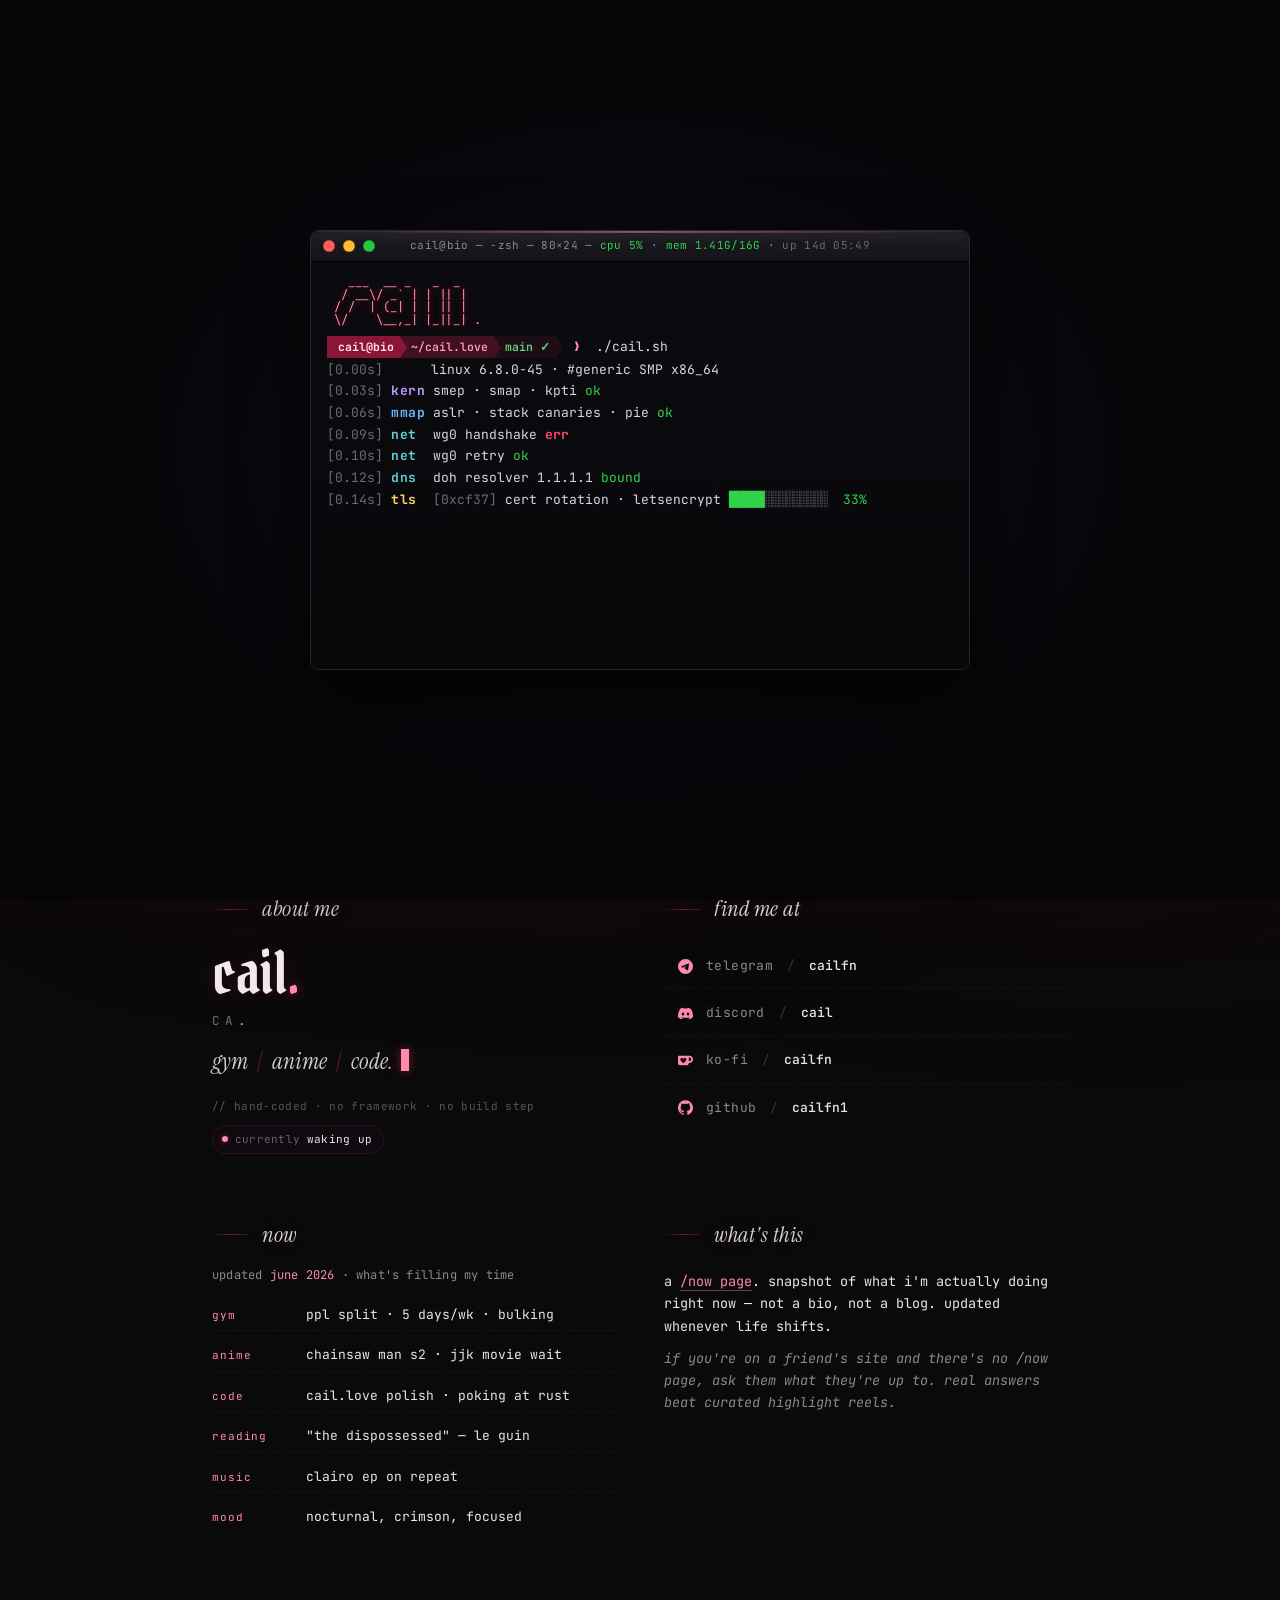
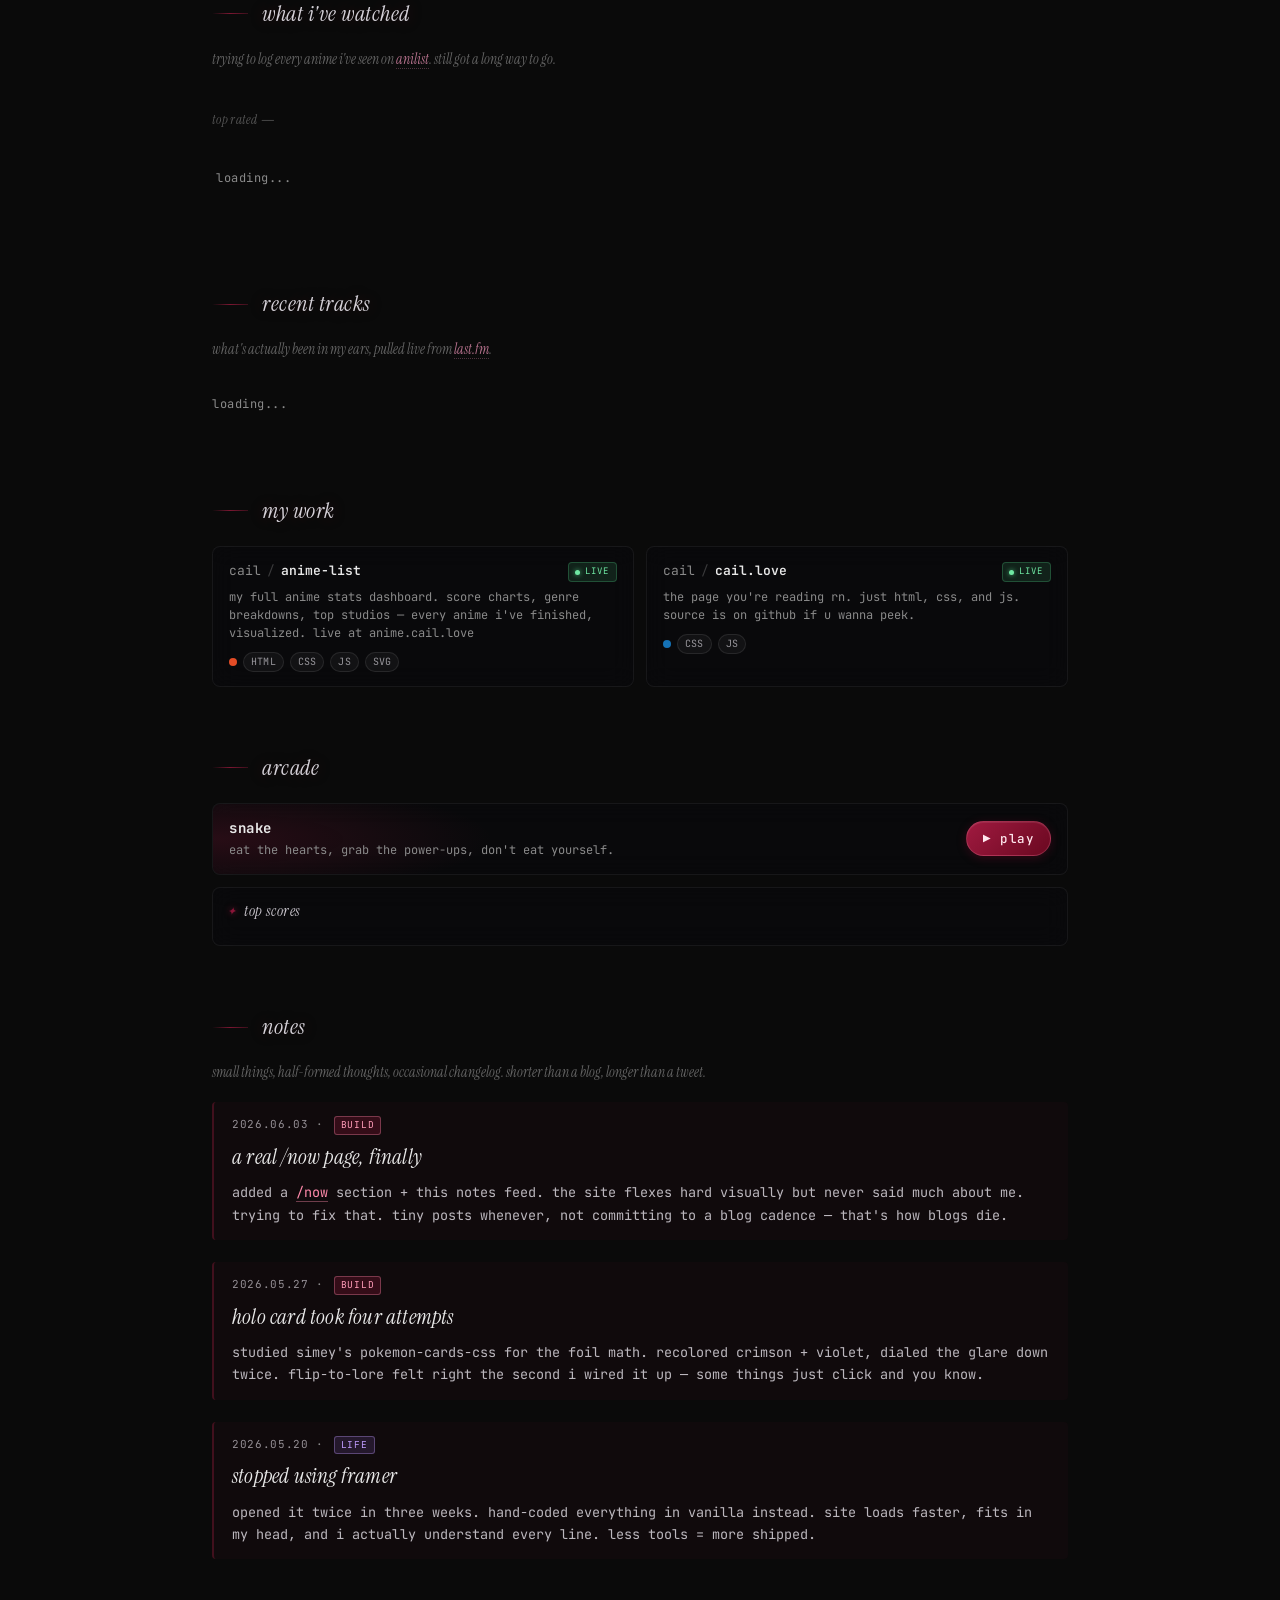
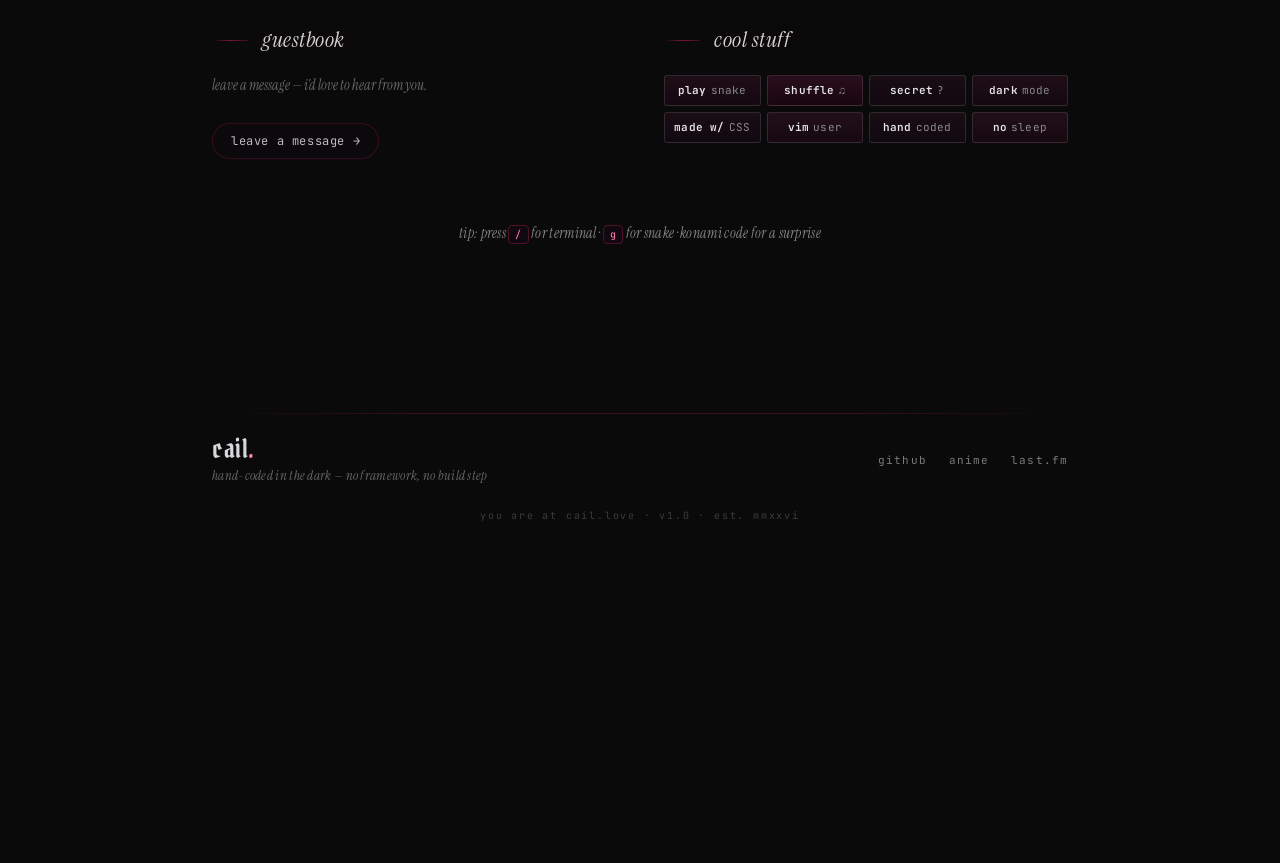
==== index.html @ 06feeec2 "perf: smooth main thread — fewer/static stars, scoped audio-reactive filters, cached cursor magnet r" ====
<!DOCTYPE html>
<html lang="en">
<head>
  <meta charset="UTF-8" />
  <meta name="viewport" content="width=device-width, initial-scale=1.0" />
  <title>cail // bio</title>
  <meta name="description" content="cail's corner of the internet — gym, anime, code. gothic, crimson, hand-coded in the dark." />
  <meta name="author" content="cail" />
  <link rel="canonical" href="https://cail.love/" />
  <link rel="manifest" href="/manifest.webmanifest" />
  <link rel="apple-touch-icon" href="/assets/icon.svg" />
  <link rel="icon" type="image/svg+xml" href="data:image/svg+xml,%3Csvg xmlns='http://www.w3.org/2000/svg' viewBox='0 0 32 32'%3E%3Crect width='32' height='32' rx='6' fill='%230a0a0a'/%3E%3Ctext x='16' y='22' text-anchor='middle' font-family='monospace' font-size='20' font-weight='700' fill='%23ff8aab'%3Ec%3C/text%3E%3C/svg%3E" />
  <meta name="theme-color" content="#0a0a0a" />

  <!-- structured data: Person + WebSite (Google/AI Overviews) -->
  <script type="application/ld+json">
  {
    "@context": "https://schema.org",
    "@graph": [
      {
        "@type": "Person",
        "@id": "https://cail.love/#cail",
        "name": "cail",
        "url": "https://cail.love",
        "image": "https://cail.love/assets/avatar.jpg",
        "description": "cail — gothic crimson corner of the internet. gym, anime, code. hand-coded in the dark, no framework, no build step.",
        "knowsAbout": ["HTML", "CSS", "JavaScript", "Cloudflare Workers", "Frontend Development", "Anime", "Music"],
        "sameAs": [
          "https://github.com/cailfn1",
          "https://t.me/cailfn",
          "https://ko-fi.com/cailfn",
          "https://anilist.co/user/cailfn",
          "https://www.last.fm/user/cailfn"
        ]
      },
      {
        "@type": "WebSite",
        "@id": "https://cail.love/#website",
        "url": "https://cail.love",
        "name": "cail.love",
        "description": "cail's personal corner of the internet — gym, anime, code. gothic, crimson, hand-coded in the dark.",
        "publisher": { "@id": "https://cail.love/#cail" },
        "inLanguage": "en-US"
      }
    ]
  }
  </script>

  <!-- open graph -->
  <meta property="og:site_name" content="cail.love" />
  <meta property="og:title" content="cail" />
  <meta property="og:description" content="cail's corner of the internet — gym, anime, code. gothic, crimson, hand-coded in the dark." />
  <meta property="og:type" content="website" />
  <meta property="og:url" content="https://cail.love" />
  <meta property="og:locale" content="en_US" />
  <meta property="og:image" content="https://cail.love/assets/og.png?v=1" />
  <meta property="og:image:type" content="image/png" />
  <meta property="og:image:width" content="1200" />
  <meta property="og:image:height" content="630" />
  <meta property="og:image:alt" content="cail — cail.love" />

  <!-- twitter -->
  <meta name="twitter:card" content="summary_large_image" />
  <meta name="twitter:title" content="cail" />
  <meta name="twitter:description" content="cail's corner of the internet — gym, anime, code. gothic, crimson, hand-coded in the dark." />
  <meta name="twitter:image" content="https://cail.love/assets/og.png?v=1" />
  <meta name="twitter:image:alt" content="cail — cail.love" />

  <link rel="preconnect" href="https://fonts.googleapis.com" />
  <link rel="preconnect" href="https://fonts.gstatic.com" crossorigin />
  <link href="https://fonts.googleapis.com/css2?family=JetBrains+Mono:wght@400;500;700&family=Instrument+Serif:ital@0;1&family=Pirata+One&display=swap" rel="stylesheet" />
  <link rel="stylesheet" href="style.css?v=140" />
</head>
<body data-discord-id="1480622111339843876">
  <div class="blobs" aria-hidden="true">
    <div class="blob blob-1"></div>
    <div class="blob blob-2"></div>
    <div class="blob blob-3"></div>
    <div class="blob blob-4"></div>
  </div>
  <div class="blood-moon" aria-hidden="true"></div>
  <div class="stars" id="stars" aria-hidden="true"></div>
  <div class="fog" aria-hidden="true">
    <div class="fog-wisp fog-1"></div>
    <div class="fog-wisp fog-2"></div>
    <div class="fog-wisp fog-3"></div>
  </div>
  <div class="petals" id="petals" aria-hidden="true"></div>
  <div class="tree-branch" aria-hidden="true">
    <svg viewBox="0 0 400 300" xmlns="http://www.w3.org/2000/svg" preserveAspectRatio="xMaxYMin meet">
      <!-- main thick branch curving down-left from the corner -->
      <path d="M 400 -8 C 360 18 325 32 295 48 C 265 62 235 78 210 95 C 185 112 160 130 138 152 C 115 175 95 200 80 230 C 70 252 65 272 60 300"
            stroke="#080308" stroke-width="6.5" fill="none" stroke-linecap="round"/>
      <!-- sub-branch 1: from upper region down -->
      <path d="M 295 48 Q 278 80 258 108 Q 240 132 222 158 Q 210 180 205 205"
            stroke="#080308" stroke-width="4.5" fill="none" stroke-linecap="round"/>
      <!-- sub-branch 2: down-right -->
      <path d="M 210 95 Q 245 115 268 142 Q 285 162 300 180"
            stroke="#080308" stroke-width="3.2" fill="none" stroke-linecap="round"/>
      <!-- sub-branch 3: from mid -->
      <path d="M 138 152 Q 118 175 102 200 Q 90 218 80 235"
            stroke="#080308" stroke-width="2.8" fill="none" stroke-linecap="round"/>
      <!-- small twigs -->
      <g stroke="#080308" stroke-width="1.8" fill="none" stroke-linecap="round">
        <path d="M 258 108 Q 245 130 232 148"/>
        <path d="M 222 158 Q 205 175 188 188"/>
        <path d="M 300 180 Q 318 195 332 210"/>
        <path d="M 102 200 Q 85 215 72 230"/>
        <path d="M 222 158 Q 240 178 252 200"/>
        <path d="M 80 230 Q 65 250 55 268"/>
      </g>
      <!-- cherry blossom flower clusters: black 5-petal flowers w/ deep red center -->
      <g>
        <g transform="translate(258 108)">
          <ellipse cx="0" cy="-7" rx="4" ry="6" fill="#15101a" stroke="#3a0a18" stroke-width="0.6"/>
          <ellipse cx="0" cy="-7" rx="4" ry="6" fill="#15101a" stroke="#3a0a18" stroke-width="0.6" transform="rotate(72)"/>
          <ellipse cx="0" cy="-7" rx="4" ry="6" fill="#15101a" stroke="#3a0a18" stroke-width="0.6" transform="rotate(144)"/>
          <ellipse cx="0" cy="-7" rx="4" ry="6" fill="#15101a" stroke="#3a0a18" stroke-width="0.6" transform="rotate(216)"/>
          <ellipse cx="0" cy="-7" rx="4" ry="6" fill="#15101a" stroke="#3a0a18" stroke-width="0.6" transform="rotate(288)"/>
          <circle cx="0" cy="0" r="1.8" fill="#6a0820"/>
        </g>
        <g transform="translate(205 205)">
          <ellipse cx="0" cy="-6" rx="3.5" ry="5" fill="#15101a" stroke="#3a0a18" stroke-width="0.5"/>
          <ellipse cx="0" cy="-6" rx="3.5" ry="5" fill="#15101a" stroke="#3a0a18" stroke-width="0.5" transform="rotate(72)"/>
          <ellipse cx="0" cy="-6" rx="3.5" ry="5" fill="#15101a" stroke="#3a0a18" stroke-width="0.5" transform="rotate(144)"/>
          <ellipse cx="0" cy="-6" rx="3.5" ry="5" fill="#15101a" stroke="#3a0a18" stroke-width="0.5" transform="rotate(216)"/>
          <ellipse cx="0" cy="-6" rx="3.5" ry="5" fill="#15101a" stroke="#3a0a18" stroke-width="0.5" transform="rotate(288)"/>
          <circle cx="0" cy="0" r="1.5" fill="#6a0820"/>
        </g>
        <g transform="translate(332 210)">
          <ellipse cx="0" cy="-6" rx="3.5" ry="5" fill="#15101a" stroke="#3a0a18" stroke-width="0.5"/>
          <ellipse cx="0" cy="-6" rx="3.5" ry="5" fill="#15101a" stroke="#3a0a18" stroke-width="0.5" transform="rotate(72)"/>
          <ellipse cx="0" cy="-6" rx="3.5" ry="5" fill="#15101a" stroke="#3a0a18" stroke-width="0.5" transform="rotate(144)"/>
          <ellipse cx="0" cy="-6" rx="3.5" ry="5" fill="#15101a" stroke="#3a0a18" stroke-width="0.5" transform="rotate(216)"/>
          <ellipse cx="0" cy="-6" rx="3.5" ry="5" fill="#15101a" stroke="#3a0a18" stroke-width="0.5" transform="rotate(288)"/>
          <circle cx="0" cy="0" r="1.5" fill="#6a0820"/>
        </g>
        <g transform="translate(72 230)">
          <ellipse cx="0" cy="-5" rx="3" ry="4.5" fill="#15101a" stroke="#3a0a18" stroke-width="0.5"/>
          <ellipse cx="0" cy="-5" rx="3" ry="4.5" fill="#15101a" stroke="#3a0a18" stroke-width="0.5" transform="rotate(72)"/>
          <ellipse cx="0" cy="-5" rx="3" ry="4.5" fill="#15101a" stroke="#3a0a18" stroke-width="0.5" transform="rotate(144)"/>
          <ellipse cx="0" cy="-5" rx="3" ry="4.5" fill="#15101a" stroke="#3a0a18" stroke-width="0.5" transform="rotate(216)"/>
          <ellipse cx="0" cy="-5" rx="3" ry="4.5" fill="#15101a" stroke="#3a0a18" stroke-width="0.5" transform="rotate(288)"/>
          <circle cx="0" cy="0" r="1.3" fill="#6a0820"/>
        </g>
        <g transform="translate(188 188)">
          <ellipse cx="0" cy="-5" rx="3" ry="4.5" fill="#15101a" stroke="#3a0a18" stroke-width="0.5"/>
          <ellipse cx="0" cy="-5" rx="3" ry="4.5" fill="#15101a" stroke="#3a0a18" stroke-width="0.5" transform="rotate(72)"/>
          <ellipse cx="0" cy="-5" rx="3" ry="4.5" fill="#15101a" stroke="#3a0a18" stroke-width="0.5" transform="rotate(144)"/>
          <ellipse cx="0" cy="-5" rx="3" ry="4.5" fill="#15101a" stroke="#3a0a18" stroke-width="0.5" transform="rotate(216)"/>
          <ellipse cx="0" cy="-5" rx="3" ry="4.5" fill="#15101a" stroke="#3a0a18" stroke-width="0.5" transform="rotate(288)"/>
          <circle cx="0" cy="0" r="1.3" fill="#6a0820"/>
        </g>
        <g transform="translate(252 200)">
          <ellipse cx="0" cy="-5" rx="3" ry="4.5" fill="#15101a" stroke="#3a0a18" stroke-width="0.5"/>
          <ellipse cx="0" cy="-5" rx="3" ry="4.5" fill="#15101a" stroke="#3a0a18" stroke-width="0.5" transform="rotate(72)"/>
          <ellipse cx="0" cy="-5" rx="3" ry="4.5" fill="#15101a" stroke="#3a0a18" stroke-width="0.5" transform="rotate(144)"/>
          <ellipse cx="0" cy="-5" rx="3" ry="4.5" fill="#15101a" stroke="#3a0a18" stroke-width="0.5" transform="rotate(216)"/>
          <ellipse cx="0" cy="-5" rx="3" ry="4.5" fill="#15101a" stroke="#3a0a18" stroke-width="0.5" transform="rotate(288)"/>
          <circle cx="0" cy="0" r="1.3" fill="#6a0820"/>
        </g>
      </g>
    </svg>
  </div>
  <div class="tree-branch tree-branch-2" aria-hidden="true">
    <svg viewBox="0 0 400 300" xmlns="http://www.w3.org/2000/svg" preserveAspectRatio="xMaxYMin meet">
      <!-- branch curving down-left from upper right of this svg -->
      <path d="M 400 0 C 360 25 320 38 280 55 C 240 70 195 85 150 105 C 110 125 70 150 40 185" stroke="#080308" stroke-width="5.5" fill="none" stroke-linecap="round"/>
      <path d="M 280 55 Q 260 90 235 120 Q 215 145 200 168" stroke="#080308" stroke-width="3.6" fill="none" stroke-linecap="round"/>
      <path d="M 150 105 Q 130 130 115 155" stroke="#080308" stroke-width="2.8" fill="none" stroke-linecap="round"/>
      <g stroke="#080308" stroke-width="1.6" fill="none" stroke-linecap="round">
        <path d="M 235 120 Q 222 138 210 152"/>
        <path d="M 200 168 Q 185 185 172 198"/>
      </g>
      <g>
        <g transform="translate(235 120)">
          <ellipse cx="0" cy="-6" rx="3.5" ry="5" fill="#15101a" stroke="#3a0a18" stroke-width="0.5"/>
          <ellipse cx="0" cy="-6" rx="3.5" ry="5" fill="#15101a" stroke="#3a0a18" stroke-width="0.5" transform="rotate(72)"/>
          <ellipse cx="0" cy="-6" rx="3.5" ry="5" fill="#15101a" stroke="#3a0a18" stroke-width="0.5" transform="rotate(144)"/>
          <ellipse cx="0" cy="-6" rx="3.5" ry="5" fill="#15101a" stroke="#3a0a18" stroke-width="0.5" transform="rotate(216)"/>
          <ellipse cx="0" cy="-6" rx="3.5" ry="5" fill="#15101a" stroke="#3a0a18" stroke-width="0.5" transform="rotate(288)"/>
          <circle cx="0" cy="0" r="1.5" fill="#6a0820"/>
        </g>
        <g transform="translate(115 155)">
          <ellipse cx="0" cy="-5" rx="3" ry="4.5" fill="#15101a" stroke="#3a0a18" stroke-width="0.5"/>
          <ellipse cx="0" cy="-5" rx="3" ry="4.5" fill="#15101a" stroke="#3a0a18" stroke-width="0.5" transform="rotate(72)"/>
          <ellipse cx="0" cy="-5" rx="3" ry="4.5" fill="#15101a" stroke="#3a0a18" stroke-width="0.5" transform="rotate(144)"/>
          <ellipse cx="0" cy="-5" rx="3" ry="4.5" fill="#15101a" stroke="#3a0a18" stroke-width="0.5" transform="rotate(216)"/>
          <ellipse cx="0" cy="-5" rx="3" ry="4.5" fill="#15101a" stroke="#3a0a18" stroke-width="0.5" transform="rotate(288)"/>
          <circle cx="0" cy="0" r="1.3" fill="#6a0820"/>
        </g>
        <g transform="translate(172 198)">
          <ellipse cx="0" cy="-5" rx="3" ry="4.5" fill="#15101a" stroke="#3a0a18" stroke-width="0.5"/>
          <ellipse cx="0" cy="-5" rx="3" ry="4.5" fill="#15101a" stroke="#3a0a18" stroke-width="0.5" transform="rotate(72)"/>
          <ellipse cx="0" cy="-5" rx="3" ry="4.5" fill="#15101a" stroke="#3a0a18" stroke-width="0.5" transform="rotate(144)"/>
          <ellipse cx="0" cy="-5" rx="3" ry="4.5" fill="#15101a" stroke="#3a0a18" stroke-width="0.5" transform="rotate(216)"/>
          <ellipse cx="0" cy="-5" rx="3" ry="4.5" fill="#15101a" stroke="#3a0a18" stroke-width="0.5" transform="rotate(288)"/>
          <circle cx="0" cy="0" r="1.3" fill="#6a0820"/>
        </g>
      </g>
    </svg>
  </div>
  <div class="crow-host" id="crowHost" aria-hidden="true"></div>
  <div class="ground-fog" aria-hidden="true"></div>
  <div class="thunder-flash" id="thunderFlash" aria-hidden="true"></div>
  <svg class="lightning" id="lightning" viewBox="0 0 400 380" preserveAspectRatio="xMaxYMin meet" aria-hidden="true">
    <!-- soft glow halo behind the bolt -->
    <path class="lightning-glow"
          d="M 320 -10 L 295 80 L 335 92 L 290 165 L 325 178 L 270 270 L 305 282 L 245 380"
          fill="none"
          stroke="rgba(216, 222, 232, 0.35)"
          stroke-width="9"
          stroke-linecap="round"
          stroke-linejoin="round"/>
    <!-- main crisp bolt -->
    <path class="lightning-bolt"
          d="M 320 -10 L 295 80 L 335 92 L 290 165 L 325 178 L 270 270 L 305 282 L 245 380"
          fill="none"
          stroke="#d8dce4"
          stroke-width="2.4"
          stroke-linecap="round"
          stroke-linejoin="miter"/>
    <!-- small branch off the main bolt -->
    <path class="lightning-bolt"
          d="M 290 165 L 245 195 L 270 215 L 220 260"
          fill="none"
          stroke="#d8dce4"
          stroke-width="1.6"
          stroke-linecap="round"
          stroke-linejoin="miter"/>
  </svg>
  <div class="cmdk" id="cmdk" hidden>
    <div class="cmdk-backdrop" id="cmdkBackdrop"></div>
    <div class="cmdk-modal" role="dialog" aria-label="command palette">
      <input class="cmdk-input" id="cmdkInput" type="text" placeholder="search commands..." autocomplete="off" spellcheck="false" />
      <ul class="cmdk-list" id="cmdkList" role="listbox"></ul>
      <div class="cmdk-footer">
        <span><kbd>↑</kbd><kbd>↓</kbd> nav</span>
        <span><kbd>↵</kbd> run</span>
        <span><kbd>esc</kbd> close</span>
        <span class="cmdk-hint">⌘K / ctrl+K to open</span>
      </div>
    </div>
  </div>
  <div class="shooting-stars" id="shootingStars" aria-hidden="true"></div>
  <svg class="constellation" id="constellation" aria-hidden="true">
    <line id="conLine1" x1="0" y1="0" x2="0" y2="0" opacity="0"></line>
    <line id="conLine2" x1="0" y1="0" x2="0" y2="0" opacity="0"></line>
    <line id="conLine3" x1="0" y1="0" x2="0" y2="0" opacity="0"></line>
  </svg>
  <div class="comets" id="comets" aria-hidden="true"></div>
  <div class="aurora" aria-hidden="true"></div>
  <div class="mood-tint" id="moodTint" aria-hidden="true"></div>
  <div class="grain" aria-hidden="true"></div>
  <div id="boot" class="boot">
    <div class="terminal-window boot-window">
      <div class="terminal-header">
        <span class="terminal-dot red"></span>
        <span class="terminal-dot yellow"></span>
        <span class="terminal-dot green"></span>
        <span class="terminal-title">cail@bio — -zsh — 80×24</span>
      </div>
      <div class="terminal-body boot-log" id="bootLog"></div>
    </div>
  </div>
  <div class="scanlines" aria-hidden="true"></div>
  <div class="bg-overlay"></div>

  <div id="clock" class="clock">--:--:--</div>

  <div class="mascot" id="mascot" title="hi :)">
    <div class="mascot-zzz"><span>z</span><span>z</span><span>z</span></div>
    <div class="mascot-heart">♥</div>
    <svg class="mascot-cat" viewBox="0 0 70 44" xmlns="http://www.w3.org/2000/svg">
      <ellipse cx="36" cy="32" rx="26" ry="10" fill="#1c0c14" stroke="#a01a40" stroke-width="1.4"/>
      <path d="M58 32 Q66 22 54 19" stroke="#1c0c14" stroke-width="4" fill="none" stroke-linecap="round"/>
      <path d="M58 32 Q66 22 54 19" stroke="#a01a40" stroke-width="1.2" fill="none" stroke-linecap="round"/>
      <circle cx="17" cy="26" r="9" fill="#1c0c14" stroke="#a01a40" stroke-width="1.4"/>
      <g class="cat-ears">
        <path d="M11 19 L13 13 L17 19 Z" fill="#1c0c14" stroke="#a01a40" stroke-width="1.2" stroke-linejoin="round"/>
        <path d="M18 18 L20 12 L24 19 Z" fill="#1c0c14" stroke="#a01a40" stroke-width="1.2" stroke-linejoin="round"/>
        <path d="M12.5 17 L13.5 14 L14.5 17 Z" fill="#ff8aab" opacity="0.85"/>
        <path d="M19.5 17 L20.5 14 L21.5 17 Z" fill="#ff8aab" opacity="0.85"/>
      </g>
      <g class="cat-eyes-closed">
        <path d="M13 26 q1.6 1.2 3.2 0" stroke="#d8dce4" stroke-width="1.4" fill="none" stroke-linecap="round"/>
        <path d="M19 26 q1.6 1.2 3.2 0" stroke="#d8dce4" stroke-width="1.4" fill="none" stroke-linecap="round"/>
      </g>
      <g class="cat-eyes-open">
        <circle cx="14.5" cy="25.5" r="1.6" fill="#ffffff"/>
        <circle cx="14.8" cy="25.7" r="0.8" fill="#1d1d28"/>
        <circle cx="20.5" cy="25.5" r="1.6" fill="#ffffff"/>
        <circle cx="20.8" cy="25.7" r="0.8" fill="#1d1d28"/>
      </g>
      <circle cx="17" cy="29" r="1" fill="#ff8aab"/>
    </svg>
  </div>

  <main class="container">
    <section class="hero" style="animation-delay: 0.05s">
      <span class="hero-watermark" aria-hidden="true">月</span>
      <div class="hero-inner">
        <div class="avatar" id="avatar" data-status="offline">
          <img class="avatar-deco" id="avatarDeco" alt="" aria-hidden="true" />
          <div class="status-dot" id="statusDot"></div>
        </div>
        <div class="hero-text">
          <p class="hero-pre"><em>hey, i'm</em></p>
          <h1 class="hero-name"><span class="ink">c</span><span class="ink">a</span><span class="ink">i</span><span class="ink">l</span><span class="ink">.</span></h1>
          <div class="badge-row" aria-label="badges">
            <div class="discord-badges" id="discordBadges" aria-label="discord badges"></div>
          </div>
          <p class="tagline" id="tagline">just some guy</p>
          <div class="activity-row" id="activityRow">
            <img class="activity-art" id="activityArt" alt="" />
            <div class="activity-meta">
              <span class="now-spinning-label">now spinning</span>
              <div class="activity-line">
                <p class="activity" id="activity"></p>
                <div class="activity-eq" aria-hidden="true"><span></span><span></span><span></span></div>
              </div>
            </div>
          </div>
        </div>
        <span class="hero-skills-tag">things that keep me up ⸻</span>
        <div class="hero-skills" aria-label="skills">
          <div class="skill-icon" title="HTML" data-label="html / the skeleton" style="--c:#e34c26">
            <svg viewBox="0 0 24 24" fill="currentColor" aria-hidden="true"><path d="M1.5 0h21l-1.91 21.563L11.977 24l-8.564-2.438L1.5 0zm7.031 9.75l-.232-2.718 10.059.003.23-2.622L5.412 4.41l.698 8.01h9.126l-.326 3.426-2.91.804-2.955-.81-.188-2.11H6.248l.33 4.171L12 19.351l5.379-1.443.744-8.157H8.531z"/></svg>
          </div>
          <div class="skill-icon" title="CSS" data-label="css / war paint" style="--c:#1572b6">
            <svg viewBox="0 0 24 24" fill="currentColor" aria-hidden="true"><path d="M1.5 0h21l-1.91 21.563L11.977 24l-8.565-2.438L1.5 0zm17.09 4.413L5.41 4.41l.213 2.622 10.125.002-.255 2.716h-6.64l.24 2.573h6.182l-.366 3.523-2.91.804-2.956-.81-.188-2.11h-2.61l.29 3.855L12 19.288l5.373-1.53L18.59 4.414z"/></svg>
          </div>
          <div class="skill-icon" title="JavaScript" data-label="js / the pulse" style="--c:#f7df1e">
            <svg viewBox="0 0 24 24" fill="currentColor" aria-hidden="true"><path d="M0 0h24v24H0V0zm22.034 18.276c-.175-1.095-.888-2.015-3.003-2.873-.736-.345-1.554-.585-1.797-1.14-.091-.33-.105-.51-.046-.705.15-.646.915-.84 1.515-.66.39.12.75.42.976.9 1.034-.676 1.034-.676 1.755-1.125-.27-.42-.404-.601-.586-.78-.63-.705-1.469-1.065-2.834-1.034l-.705.089c-.676.165-1.32.525-1.71 1.005-1.14 1.291-.811 3.541.569 4.471 1.365 1.02 3.361 1.244 3.616 2.205.24 1.17-.87 1.545-1.966 1.41-.811-.18-1.26-.586-1.755-1.336l-1.83 1.051c.21.48.45.689.81 1.109 1.74 1.756 6.09 1.666 6.871-1.004.029-.09.24-.705.074-1.65l.046.067zm-8.983-7.245h-2.248c0 1.938-.009 3.864-.009 5.805 0 1.232.063 2.363-.138 2.711-.33.689-1.18.601-1.566.48-.396-.196-.597-.466-.83-.855-.063-.105-.11-.196-.127-.196l-1.825 1.125c.305.63.75 1.172 1.324 1.517.855.51 2.004.675 3.207.405.783-.226 1.458-.691 1.811-1.411.51-.93.402-2.07.397-3.346.012-2.054 0-4.109 0-6.179l.004-.056z"/></svg>
          </div>
          <div class="skill-icon" title="Python" data-label="python / for the long nights" style="--c:#3776ab">
            <svg viewBox="0 0 24 24" fill="currentColor" aria-hidden="true"><path d="M14.25.18l.9.2.73.26.59.3.45.32.34.34.25.34.16.33.1.3.04.26.02.2-.01.13V8.5l-.05.63-.13.55-.21.46-.26.38-.3.31-.33.25-.35.19-.35.14-.33.1-.3.07-.26.04-.21.02H8.77l-.69.05-.59.14-.5.22-.41.27-.33.32-.27.35-.2.36-.15.37-.1.35-.07.32-.04.27-.02.21v3.06H3.17l-.21-.03-.28-.07-.32-.12-.35-.18-.36-.26-.36-.36-.35-.46-.32-.59-.28-.73-.21-.88-.14-1.05-.05-1.23.06-1.22.16-1.04.24-.87.32-.71.36-.57.4-.44.42-.33.42-.24.4-.16.36-.1.32-.05.24-.01h.16l.06.01h8.16v-.83H6.18l-.01-2.75-.02-.37.05-.34.11-.31.17-.28.25-.26.31-.23.38-.2.44-.18.51-.15.58-.12.64-.1.71-.06.77-.04.84-.02 1.27.05zm-6.3 1.98l-.23.33-.08.41.08.41.23.34.33.22.41.09.41-.09.33-.22.23-.34.08-.41-.08-.41-.23-.33-.33-.22-.41-.09-.41.09z"/></svg>
          </div>
          <div class="skill-icon" title="Git" data-label="git / time travel" style="--c:#f05033">
            <svg viewBox="0 0 24 24" fill="currentColor" aria-hidden="true"><path d="M23.546 10.93L13.067.452a1.55 1.55 0 0 0-2.188 0L8.708 2.627l2.76 2.76a1.838 1.838 0 0 1 2.327 2.341l2.658 2.66a1.838 1.838 0 0 1 1.9 3.039 1.837 1.837 0 0 1-2.6 0 1.846 1.846 0 0 1-.404-1.996L12.86 8.955v6.525c.176.086.342.203.488.348a1.848 1.848 0 0 1 0 2.6 1.834 1.834 0 0 1-2.598 0 1.838 1.838 0 0 1 .604-3.011V8.835a1.838 1.838 0 0 1-.996-2.41L7.84 3.7.45 11.09a1.55 1.55 0 0 0 0 2.188l10.48 10.477a1.548 1.548 0 0 0 2.188 0l10.43-10.43a1.55 1.55 0 0 0-.002-2.187"/></svg>
          </div>
          <div class="skill-icon" title="Discord" data-label="discord / second home" style="--c:#7289da">
            <svg viewBox="0 0 24 24" fill="currentColor" aria-hidden="true"><path d="M17.5 16.5h-1.75v-1.75H14v1.75h-1.75v1.75H14V20h1.75v-1.75h1.75V16.5zM7.5 18.5a1.5 1.5 0 1 1 0-3 1.5 1.5 0 0 1 0 3zm-2.5-3a1.5 1.5 0 1 1 0-3 1.5 1.5 0 0 1 0 3zm15-9h-3l-1-1H8L7 6.5H4a3 3 0 0 0-3 3v8a3 3 0 0 0 3 3h16a3 3 0 0 0 3-3v-8a3 3 0 0 0-3-3z"/></svg>
          </div>
        </div>
      </div>

      <div class="tcard-scene" id="tcardScene" aria-label="cail — character card">
        <div class="tcard" id="tcard">
          <div class="tcard-flip">
            <div class="tcard-face tcard-front">
              <div class="tcard-frame">
                <div class="tcard-rarity"><span class="tcard-gem">✦</span> mythic</div>
                <div class="tcard-portrait" id="tcardPortrait" aria-hidden="true"></div>
                <div class="tcard-title">
                  <span class="tcard-name">cail<span class="tcard-dot">.</span></span>
                  <span class="tcard-class">the nocturnal</span>
                </div>
                <div class="tcard-stats">
                  <div class="tcard-stat"><span class="ts-key">STR</span><span class="ts-bar"><i style="--v:72%"></i></span><span class="ts-tag">gym</span></div>
                  <div class="tcard-stat"><span class="ts-key">INT</span><span class="ts-bar"><i style="--v:61%"></i></span><span class="ts-tag">code</span></div>
                  <div class="tcard-stat"><span class="ts-key">LOR</span><span class="ts-bar"><i style="--v:84%"></i></span><span class="ts-tag">anime</span></div>
                  <div class="tcard-stat"><span class="ts-key">VIT</span><span class="ts-bar"><i style="--v:93%"></i></span><span class="ts-tag">3am</span></div>
                  <div class="tcard-stat"><span class="ts-key">CHA</span><span class="ts-bar"><i style="--v:80%"></i></span><span class="ts-tag">taste</span></div>
                </div>
                <div class="tcard-foot">⚜ crimson · california · est. mmxxvi</div>
              </div>
              <div class="tcard-shine" aria-hidden="true"></div>
              <div class="tcard-glare" aria-hidden="true"></div>
            </div>
            <div class="tcard-face tcard-back">
              <div class="tcard-frame">
                <div class="tcard-back-title">cail · the nocturnal</div>
                <p class="tcard-lore">forged in the small hours. runs on caffeine, crimson, and whatever's on repeat — hand-coding the web in the dark, no framework, no build step. nocturnal by design.</p>
                <ul class="tcard-abilities">
                  <li><b>passive</b> — insomnia: immune to sleep</li>
                  <li><b>passive</b> — nocturnal: +2 vibes after dark</li>
                  <li><b>active</b> — crimson veil: turns any room gothic</li>
                </ul>
                <div class="tcard-foot tcard-foot-back">no. 001 / 001 · hand-coded</div>
              </div>
              <div class="tcard-shine" aria-hidden="true"></div>
              <div class="tcard-glare" aria-hidden="true"></div>
            </div>
          </div>
        </div>
        <div class="tcard-hint" id="tcardHint">hover to tilt · click to flip</div>
      </div>

      <nav class="hero-nav" aria-label="primary">
        <a href="#about"><span class="nav-num">01</span><span class="nav-label">about me</span></a>
        <a href="#work"><span class="nav-num">02</span><span class="nav-label">my work</span></a>
        <a href="#arcade"><span class="nav-num">03</span><span class="nav-label">arcade</span></a>
        <a href="#others"><span class="nav-num">04</span><span class="nav-label">others</span></a>
      </nav>

      <div class="scroll-cue">scroll to explore ↓</div>
    </section>
    <section class="row about-row" id="about">
      <div class="row-col">
        <div class="sec-heading"><span class="sec-dash"></span> about me</div>
        <div class="about-statement">
          <div class="as-name">cail<span class="as-dot">.</span></div>
          <div class="as-loc">ca<span class="as-dot">.</span></div>
          <div class="as-pursuits">
            <a href="#" class="as-word" data-word="gym">gym</a><span class="as-slash">/</span><a href="#anime" class="as-word" data-word="anime">anime</a><span class="as-slash">/</span><a href="#work" class="as-word" data-word="code">code</a><span class="as-dot">.</span><span class="as-caret" aria-hidden="true"></span>
          </div>
          <div class="as-tag">// hand-coded · no framework · no build step</div>
          <div class="as-now" id="aboutNow" aria-live="polite">
            <span class="as-now-dot" aria-hidden="true"></span>
            <span class="as-now-label">currently</span>
            <span class="as-now-text" id="aboutNowText">waking up</span>
          </div>
        </div>
      </div>
      <div class="row-col">
        <div class="sec-heading"><span class="sec-dash"></span> find me at</div>
        <ul class="links-list">
          <li>
            <a href="https://t.me/cailfn" target="_blank" rel="noopener">
              <span class="link-icon"><svg viewBox="0 0 24 24" aria-hidden="true"><path d="M11.944 0A12 12 0 0 0 0 12a12 12 0 0 0 12 12 12 12 0 0 0 12-12A12 12 0 0 0 12 0a12 12 0 0 0-.056 0zm4.962 7.224c.1-.002.321.023.465.14a.506.506 0 0 1 .171.325c.016.093.036.306.02.472-.18 1.898-.962 6.502-1.36 8.627-.168.9-.499 1.201-.82 1.23-.696.065-1.225-.46-1.9-.902-1.056-.693-1.653-1.124-2.678-1.8-1.185-.78-.417-1.21.258-1.91.177-.184 3.247-2.977 3.307-3.23.007-.032.014-.15-.056-.212s-.174-.041-.249-.024c-.106.024-1.793 1.14-5.061 3.345-.48.33-.913.49-1.302.48-.428-.008-1.252-.241-1.865-.44-.752-.245-1.349-.374-1.297-.789.027-.216.325-.437.893-.663 3.498-1.524 5.83-2.529 6.998-3.015 3.332-1.386 4.025-1.627 4.476-1.635z"/></svg></span>
              <span class="link-platform">telegram</span>
              <span class="link-slash">/</span>
              <span class="link-handle">cailfn</span>
            </a>
          </li>
          <li>
            <a href="https://discord.com/users/1480622111339843876" target="_blank" rel="noopener">
              <span class="link-icon"><svg viewBox="0 0 24 24" aria-hidden="true"><path d="M20.317 4.3698a19.7913 19.7913 0 00-4.8851-1.5152.0741.0741 0 00-.0785.0371c-.211.3753-.4447.8648-.6083 1.2495-1.8447-.2762-3.68-.2762-5.4868 0-.1636-.3933-.4058-.8742-.6177-1.2495a.077.077 0 00-.0785-.037 19.7363 19.7363 0 00-4.8852 1.515.0699.0699 0 00-.0321.0277C.5334 9.0458-.319 13.5799.0992 18.0578a.0824.0824 0 00.0312.0561c2.0528 1.5076 4.0413 2.4228 5.9929 3.0294a.0777.0777 0 00.0842-.0276c.4616-.6304.8731-1.2952 1.226-1.9942a.076.076 0 00-.0416-.1057c-.6528-.2476-1.2743-.5495-1.8722-.8923a.077.077 0 01-.0076-.1277c.1258-.0943.2517-.1923.3718-.2914a.0743.0743 0 01.0776-.0105c3.9278 1.7933 8.18 1.7933 12.0614 0a.0739.0739 0 01.0785.0095c.1202.099.246.1981.3728.2924a.077.077 0 01-.0066.1276 12.2986 12.2986 0 01-1.873.8914.0766.0766 0 00-.0407.1067c.3604.698.7719 1.3628 1.225 1.9932a.076.076 0 00.0842.0286c1.961-.6067 3.9495-1.5219 6.0023-3.0294a.077.077 0 00.0313-.0552c.5004-5.177-.8382-9.6739-3.5485-13.6604a.061.061 0 00-.0312-.0286zM8.02 15.3312c-1.1825 0-2.1569-1.0857-2.1569-2.419 0-1.3332.9555-2.4189 2.157-2.4189 1.2108 0 2.1757 1.0952 2.1568 2.419 0 1.3332-.9555 2.4189-2.1569 2.4189zm7.9748 0c-1.1825 0-2.1569-1.0857-2.1569-2.419 0-1.3332.9554-2.4189 2.1569-2.4189 1.2108 0 2.1757 1.0952 2.1568 2.419 0 1.3332-.946 2.4189-2.1568 2.4189Z"/></svg></span>
              <span class="link-platform">discord</span>
              <span class="link-slash">/</span>
              <span class="link-handle">cail</span>
            </a>
          </li>
          <li>
            <a href="https://ko-fi.com/cailfn" target="_blank" rel="noopener">
              <span class="link-icon"><svg viewBox="0 0 24 24" aria-hidden="true"><path d="M23.881 8.948c-.773-4.085-4.859-4.593-4.859-4.593H.723c-.604 0-.679.798-.679.798s-.082 7.324-.022 11.822c.164 2.424 2.586 2.672 2.586 2.672s8.267-.023 11.966-.049c2.438-.426 2.683-2.566 2.658-3.734 4.352.24 7.422-2.831 6.649-6.66zm-11.062 3.511c-1.246 1.453-4.011 3.976-4.011 3.976s-.121.119-.31.023c-.076-.057-.108-.09-.108-.09-.443-.441-3.368-3.049-4.034-3.954-.709-.965-1.041-2.7-.091-3.71.951-1.01 3.005-1.086 4.363.407 0 0 1.565-1.782 3.468-.963 1.904.82 1.32 3.011.723 4.311zm6.173.478c-.928.116-1.682.028-1.682.028V7.284h1.77s1.971.551 1.971 2.638c0 1.913-.985 2.667-2.059 2.993z"/></svg></span>
              <span class="link-platform">ko-fi</span>
              <span class="link-slash">/</span>
              <span class="link-handle">cailfn</span>
            </a>
          </li>
          <li>
            <a href="https://github.com/cailfn1" target="_blank" rel="noopener">
              <span class="link-icon"><svg viewBox="0 0 24 24" aria-hidden="true"><path d="M12 .297c-6.63 0-12 5.373-12 12 0 5.303 3.438 9.8 8.205 11.385.6.113.82-.258.82-.577 0-.285-.01-1.04-.015-2.04-3.338.724-4.042-1.61-4.042-1.61C4.422 18.07 3.633 17.7 3.633 17.7c-1.087-.744.084-.729.084-.729 1.205.084 1.838 1.236 1.838 1.236 1.07 1.835 2.809 1.305 3.495.998.108-.776.417-1.305.76-1.605-2.665-.305-5.467-1.334-5.467-5.93 0-1.31.465-2.38 1.235-3.22-.135-.303-.54-1.523.105-3.176 0 0 1.005-.322 3.3 1.23.96-.267 1.98-.399 3-.405 1.02.006 2.04.138 3 .405 2.28-1.552 3.285-1.23 3.285-1.23.645 1.653.24 2.873.12 3.176.765.84 1.23 1.91 1.23 3.22 0 4.61-2.805 5.625-5.475 5.92.42.36.81 1.096.81 2.22 0 1.606-.015 2.896-.015 3.286 0 .315.21.69.825.57C20.565 22.092 24 17.592 24 12.297c0-6.627-5.373-12-12-12"/></svg></span>
              <span class="link-platform">github</span>
              <span class="link-slash">/</span>
              <span class="link-handle">cailfn1</span>
            </a>
          </li>
        </ul>
      </div>
    </section>
    <section class="row" id="now">
      <div class="row-col">
        <div class="sec-heading"><span class="sec-dash"></span> now</div>
        <p class="now-meta">updated <time datetime="2026-06">june 2026</time> · what's filling my time</p>
        <ul class="now-list">
          <li><span class="now-key">gym</span><span class="now-val">ppl split · 5 days/wk · bulking</span></li>
          <li><span class="now-key">anime</span><span class="now-val">chainsaw man s2 · jjk movie wait</span></li>
          <li><span class="now-key">code</span><span class="now-val">cail.love polish · poking at rust</span></li>
          <li><span class="now-key">reading</span><span class="now-val">"the dispossessed" — le guin</span></li>
          <li><span class="now-key">music</span><span class="now-val">clairo ep on repeat</span></li>
          <li><span class="now-key">mood</span><span class="now-val">nocturnal, crimson, focused</span></li>
        </ul>
      </div>
      <div class="row-col">
        <div class="sec-heading"><span class="sec-dash"></span> what's this</div>
        <p class="now-blurb">a <a href="https://nownownow.com/about" target="_blank" rel="noopener">/now page</a>. snapshot of what i'm actually doing right now — not a bio, not a blog. updated whenever life shifts.</p>
        <p class="now-blurb now-blurb-dim">if you're on a friend's site and there's no /now page, ask them what they're up to. real answers beat curated highlight reels.</p>
      </div>
    </section>
    <section class="row" id="anime">
      <div class="row-col row-col-full">
        <div class="sec-heading"><span class="sec-dash"></span> what i've watched</div>
        <p class="anime-tag">trying to log every anime i've seen on <a href="https://anilist.co/user/cailfn/" target="_blank" rel="noopener">anilist</a>. still got a long way to go.</p>
        <div class="anime-stats" id="animeStats"></div>
        <div class="anime-sub">top rated ⸻</div>
        <div class="anime-grid" id="animeGrid"><div class="anime-loading">loading...</div></div>
      </div>
    </section>
    <section class="row" id="music">
      <div class="row-col row-col-full">
        <div class="sec-heading"><span class="sec-dash"></span> recent tracks</div>
        <p class="anime-tag">what's actually been in my ears, pulled live from <a href="https://www.last.fm/user/cailfn" target="_blank" rel="noopener">last.fm</a>.</p>
        <div class="on-repeat" id="onRepeat"></div>
        <div class="tracks-list" id="tracksList"><div class="tracks-loading">loading...</div></div>
      </div>
    </section>
    <section class="row" id="work">
      <div class="row-col row-col-full">
        <div class="sec-heading"><span class="sec-dash"></span> my work</div>
        <div class="work-grid">
<a class="work-card" href="https://anime.cail.love" target="_blank" rel="noopener">
            <div class="work-card-head">
              <span class="work-author">cail</span><span class="work-slash">/</span><span class="work-name">anime-list</span>
              <span class="work-status">live</span>
            </div>
            <p class="work-desc">my full anime stats dashboard. score charts, genre breakdowns, top studios — every anime i've finished, visualized. live at anime.cail.love</p>
            <span class="work-tag"><i class="work-dot" style="--c:#e34c26"></i><span class="work-chip">HTML</span><span class="work-chip">CSS</span><span class="work-chip">JS</span><span class="work-chip">SVG</span></span>
          </a>
          <a class="work-card" href="https://github.com/cailfn1/me" target="_blank" rel="noopener">
            <div class="work-card-head">
              <span class="work-author">cail</span><span class="work-slash">/</span><span class="work-name">cail.love</span>
              <span class="work-status">live</span>
            </div>
            <p class="work-desc">the page you're reading rn. just html, css, and js. source is on github if u wanna peek.</p>
            <span class="work-tag"><i class="work-dot" style="--c:#1572b6"></i><span class="work-chip">CSS</span><span class="work-chip">JS</span></span>
          </a>
        </div>
      </div>
    </section>
    <section class="row" id="arcade">
      <div class="row-col row-col-full">
        <div class="sec-heading"><span class="sec-dash"></span> arcade</div>
        <div class="arcade">
          <div class="arcade-blurb">
            <p class="arcade-title">snake</p>
            <p class="arcade-desc">eat the hearts, grab the power-ups, don't eat yourself.</p>
          </div>
          <button class="arcade-play" id="snakePlay" type="button">▶ play</button>
        </div>
        <div class="leaderboard">
          <div class="lb-heading">top scores <button type="button" id="lbClear" class="lb-clear" hidden>clear board</button></div>
          <ol id="lbList" class="lb-list" aria-live="polite"></ol>
        </div>
      </div>
    </section>
    <section class="row" id="notes">
      <div class="row-col row-col-full">
        <div class="sec-heading"><span class="sec-dash"></span> notes</div>
        <p class="anime-tag">small things, half-formed thoughts, occasional changelog. shorter than a blog, longer than a tweet.</p>
        <ol class="notes-list">
          <li class="note">
            <div class="note-meta"><time datetime="2026-06-03">2026.06.03</time> · <span class="note-tag note-tag-build">build</span></div>
            <h3 class="note-title">a real /now page, finally</h3>
            <p class="note-body">added a <a href="#now">/now</a> section + this notes feed. the site flexes hard visually but never said much about me. trying to fix that. tiny posts whenever, not committing to a blog cadence — that's how blogs die.</p>
          </li>
          <li class="note">
            <div class="note-meta"><time datetime="2026-05-27">2026.05.27</time> · <span class="note-tag note-tag-build">build</span></div>
            <h3 class="note-title">holo card took four attempts</h3>
            <p class="note-body">studied simey's pokemon-cards-css for the foil math. recolored crimson + violet, dialed the glare down twice. flip-to-lore felt right the second i wired it up — some things just click and you know.</p>
          </li>
          <li class="note">
            <div class="note-meta"><time datetime="2026-05-20">2026.05.20</time> · <span class="note-tag note-tag-life">life</span></div>
            <h3 class="note-title">stopped using framer</h3>
            <p class="note-body">opened it twice in three weeks. hand-coded everything in vanilla instead. site loads faster, fits in my head, and i actually understand every line. less tools = more shipped.</p>
          </li>
        </ol>
      </div>
    </section>
    <section class="row others-row" id="others">
      <div class="row-col">
        <div class="sec-heading"><span class="sec-dash"></span> guestbook <span id="gbCount" class="gb-count"></span></div>
        <p class="gb-intro">leave a message — i'd love to hear from you.</p>
        <ul id="gbList" class="gb-list" aria-live="polite"></ul>
        <button type="button" id="gbToggle" class="gb-toggle">leave a message →</button>
        <form id="gbForm" class="gb-form" autocomplete="off" hidden>
          <input id="gbName" type="text" maxlength="24" placeholder="your name (optional)" autocomplete="off" />
          <textarea id="gbMsg" maxlength="200" placeholder="your message..." rows="3" required></textarea>
          <input id="gbWebsite" type="text" name="website" tabindex="-1" autocomplete="off" aria-hidden="true" class="gb-honeypot" />
          <div class="gb-form-foot">
            <span id="gbCharCount" class="gb-charcount">0/200</span>
            <div class="gb-form-actions">
              <button type="button" id="gbCancel" class="gb-cancel">cancel</button>
              <button type="submit" class="gb-submit">send →</button>
            </div>
          </div>
        </form>
      </div>
      <div class="row-col">
        <div class="sec-heading"><span class="sec-dash"></span> cool stuff</div>
        <div class="webbtns">
          <a class="webbtn webbtn-snake" href="#" data-action="snake" title="play snake">
            <span class="webbtn-title">play</span><span class="webbtn-sub">snake</span>
          </a>
          <a class="webbtn webbtn-music" href="#" data-action="shuffle" title="shuffle music">
            <span class="webbtn-title">shuffle</span><span class="webbtn-sub">♫</span>
          </a>
          <a class="webbtn webbtn-secret" href="#" data-action="hint" title="secret">
            <span class="webbtn-title">secret</span><span class="webbtn-sub">?</span>
          </a>
          <a class="webbtn webbtn-vhs" href="#" data-action="lightmode" title="made for dark mode">
            <span class="webbtn-title">dark</span><span class="webbtn-sub">mode</span>
          </a>
          <a class="webbtn webbtn-css" href="#" data-action="confetti" title="made with css">
            <span class="webbtn-title">made w/</span><span class="webbtn-sub">CSS</span>
          </a>
          <a class="webbtn webbtn-key" href="#" data-action="terminal" title="vim user">
            <span class="webbtn-title">vim</span><span class="webbtn-sub">user</span>
          </a>
          <a class="webbtn webbtn-hand" href="#" data-action="devflex" title="hand coded">
            <span class="webbtn-title">hand</span><span class="webbtn-sub">coded</span>
          </a>
          <a class="webbtn webbtn-sleep" href="#" data-action="nosleep" title="no sleep">
            <span class="webbtn-title">no</span><span class="webbtn-sub">sleep</span>
          </a>
        </div>
      </div>
    </section>

    <p class="tip">
      tip: press <kbd>/</kbd> for terminal · <kbd>g</kbd> for snake · konami code for a surprise
    </p>

    <footer class="site-footer">
      <div class="footer-divider"></div>
      <div class="footer-main">
        <div class="footer-brand">
          <span class="footer-sig">cail<span class="footer-sig-dot">.</span></span>
          <span class="footer-tag">hand-coded in the dark — no framework, no build step</span>
        </div>
        <nav class="footer-nav" aria-label="links">
          <a href="https://github.com/cailfn1" target="_blank" rel="noopener">github</a>
          <a href="https://anime.cail.love" target="_blank" rel="noopener">anime</a>
          <a href="https://www.last.fm/user/cailfn" target="_blank" rel="noopener">last.fm</a>
        </nav>
      </div>
      <div class="webring-meta">you are at cail.love · v1.0 · est. mmxxvi</div>
    </footer>

  </main>

  <div class="status-bar" id="statusBar" aria-label="site status">
    <div class="stat-pill">
      <span class="stat-pill-num" id="visitorCount">--</span>
      <span class="stat-pill-lbl">visitors</span>
    </div>
    <div class="stat-pill-sep"></div>
    <div class="stat-pill">
      <span class="stat-pill-num" id="petalCount">0</span>
      <span class="stat-pill-lbl">petals fallen</span>
    </div>
    <div class="stat-pill-sep"></div>
    <span class="status-version">v1.0</span>
  </div>

  <div class="music-widget" id="musicWidget">
    <button class="music-btn music-skip" id="musicPrev" aria-label="previous track">&#9664;&#9664;</button>
    <button class="music-btn" id="musicBtn" aria-label="play">
      <span id="musicIcon">&#9654;</span>
    </button>
    <button class="music-btn music-skip" id="musicNext" aria-label="next track">&#9654;&#9654;</button>
    <div class="music-info">
      <div class="music-title-row">
        <div class="music-title" id="musicTitle">no track loaded</div>
        <div class="music-eq" id="musicEq" aria-hidden="true">
          <span></span><span></span><span></span><span></span>
        </div>
      </div>
      <div class="music-bar"><div class="music-bar-fill" id="musicBarFill"></div></div>
    </div>
    <input class="music-volume" id="musicVolume" type="range" min="0" max="100" value="50" aria-label="volume" />
    <audio id="musicAudio" preload="none"></audio>
  </div>
  <div class="game" id="game" hidden>
    <div class="game-window">
      <div class="game-header">
        <button class="terminal-dot red" id="gameClose" type="button" aria-label="close game" title="close (esc)"></button>
        <span class="terminal-dot yellow"></span>
        <span class="terminal-dot green"></span>
        <span class="game-title">snake.exe</span>
        <span class="game-hint">esc</span>
      </div>
      <div class="game-hud-bar">
        <div class="hud-stat hud-score">
          <span class="hud-label">score</span>
          <span class="hud-value" id="snakeScore">0</span>
        </div>
        <div class="hud-stat">
          <span class="hud-label">level</span>
          <span class="hud-value" id="snakeLevel">1</span>
        </div>
        <div class="hud-stat">
          <span class="hud-label">best</span>
          <span class="hud-value" id="snakeBest">0</span>
        </div>
        <div class="hud-stat hud-boss" id="hudBoss" hidden>
          <span class="hud-label">boss</span>
          <span class="hud-value"><span id="snakeBossHp">3</span><span class="hud-dim">/<span id="snakeBossMax">3</span></span></span>
        </div>
        <span class="game-combo" id="snakeCombo" hidden>×2</span>
      </div>
      <div class="game-body">
        <canvas id="snakeCanvas" width="400" height="400"></canvas>
        <div class="game-overlay" id="gameOverlay">
          <div class="game-overlay-inner">
            <div class="game-overlay-title" id="gameOverlayTitle">ready?</div>
            <div class="game-overlay-sub" id="gameOverlaySub">press space or click start</div>
            <div class="game-modes" id="gameModes">
              <button class="mode-btn active" type="button" data-mode="classic">classic</button>
              <button class="mode-btn" type="button" data-mode="wrap">wrap</button>
              <button class="mode-btn" type="button" data-mode="hardcore">hardcore</button>
            </div>
            <input id="snakeInitials" type="text" maxlength="12" placeholder="your name" autocomplete="off" hidden />
            <button class="game-start" id="gameStart" type="button">start</button>
          </div>
        </div>
      </div>
      <div class="game-footer">
        <div class="powerup-legend" aria-label="pickups">
          <span class="pu-item"><i class="pu-dot" style="--c:#ff5878">♥</i>food</span>
          <span class="pu-item"><i class="pu-dot" style="--c:#ffd166">●</i>apple</span>
          <span class="pu-item"><i class="pu-dot" style="--c:#ff5ea8">×2</i>double</span>
          <span class="pu-item"><i class="pu-dot" style="--c:#7ad7ff">~</i>slow</span>
          <span class="pu-item"><i class="pu-dot" style="--c:#d8dce4">☠</i>shrink</span>
          <span class="pu-item"><i class="pu-dot" style="--c:#b98cff">◇</i>phase</span>
        </div>
        <div class="game-controls">swipe / wasd / arrows · <kbd>P</kbd> pause · <kbd>esc</kbd> close</div>
      </div>
    </div>
  </div>
  <div class="terminal" id="terminal" hidden>
    <div class="terminal-window">
      <div class="terminal-header">
        <button class="terminal-dot red" id="termClose" type="button" aria-label="close terminal" title="close (esc)"></button>
        <span class="terminal-dot yellow"></span>
        <span class="terminal-dot green"></span>
        <span class="terminal-title">cail@bio — -zsh — 80×24</span>
        <span class="terminal-hint">esc</span>
      </div>
      <div class="terminal-body" id="termBody"></div>
      <div class="terminal-input-line">
        <span class="pl" id="termPrompt" aria-hidden="true"></span>
        <span class="term-caret">❯</span>
        <span class="term-input-wrap">
          <input id="termInput" type="text" autocomplete="off" spellcheck="false" size="1" aria-label="terminal input" />
          <span class="term-cursor" aria-hidden="true">█</span>
        </span>
      </div>
    </div>
  </div>

  <div class="lyric-ticker" id="lyricTicker" aria-hidden="true"></div>

  <script src="cail.js?v=140"></script>
</body>
</html>
---- style.css ----
* {
  box-sizing: border-box;
  margin: 0;
  padding: 0;
}

/* ===== text selection (gothic crimson highlight) ===== */
::selection { background: rgba(180, 30, 70, 0.4); color: #ffe6ed; text-shadow: none; }
::-moz-selection { background: rgba(180, 30, 70, 0.4); color: #ffe6ed; }

/* ===== global gothic scrollbar ===== */
html { scrollbar-color: rgba(180, 30, 70, 0.45) transparent; scrollbar-width: thin; }
::-webkit-scrollbar { width: 8px; height: 8px; }
::-webkit-scrollbar-track { background: rgba(8, 4, 12, 0.4); }
::-webkit-scrollbar-thumb {
  background: linear-gradient(180deg, rgba(180, 30, 70, 0.55), rgba(120, 10, 40, 0.7));
  border-radius: 999px;
  border: 1px solid rgba(255, 138, 171, 0.18);
}
::-webkit-scrollbar-thumb:hover {
  background: linear-gradient(180deg, rgba(200, 40, 90, 0.75), rgba(140, 14, 50, 0.85));
}

/* ===== scroll reveal — each section "inks in" as it enters the viewport:
   columns rise + fade (staggered), and the heading dash draws like a blade ===== */
.row.reveal-pending .row-col {
  opacity: 0;
  transform: translateY(24px);
  transition: opacity 0.7s ease, transform 0.85s cubic-bezier(0.2, 0.7, 0.2, 1);
}
.row.reveal-pending .sec-dash {
  transform: scaleX(0);
  transform-origin: left center;
  transition: transform 0.6s cubic-bezier(0.2, 0.8, 0.2, 1) 0.18s;
}
.row.reveal-pending .sec-heading {
  opacity: 0;
  transform: translateY(8px);
  transition: opacity 0.6s ease 0.08s, transform 0.7s cubic-bezier(0.2, 0.7, 0.2, 1) 0.08s;
}
.row.reveal-in .row-col { opacity: 1; transform: none; }
.row.reveal-in .row-col:nth-child(2) { transition-delay: 0.13s; }
.row.reveal-in .sec-heading { opacity: 1; transform: none; }
.row.reveal-in .sec-dash { transform: scaleX(1); }

/* ===== keyboard focus rings — crimson, visible only on keyboard nav ===== */
:focus { outline: none; }
a:focus-visible,
button:focus-visible,
input:focus-visible,
textarea:focus-visible,
select:focus-visible,
[role="button"]:focus-visible,
[tabindex]:focus-visible {
  outline: 2px solid #ff8aab;
  outline-offset: 3px;
  border-radius: 4px;
  box-shadow: 0 0 0 4px rgba(180, 30, 70, 0.25);
}
/* tighten on small inline controls so the ring doesn't overflow */
.dbadge a:focus-visible,
.skill-icon:focus-visible,
.terminal-dot:focus-visible,
.lb-del:focus-visible,
.gb-del:focus-visible { outline-offset: 1px; box-shadow: 0 0 0 3px rgba(180, 30, 70, 0.3); }

/* ===== pause CSS animations when the tab is hidden (battery) ===== */
body.tab-hidden *,
body.tab-hidden *::before,
body.tab-hidden *::after { animation-play-state: paused !important; }

/* ===== respect prefers-reduced-motion globally ===== */
@media (prefers-reduced-motion: reduce) {
  .blood-moon,
  .ground-fog,
  .fog-wisp,
  .tree-branch,
  .tree-branch-2,
  .stars .star,
  .activity-row.spotify .activity-art,
  .music-eq.fake span,
  .activity-eq span,
  .hero-name {
    animation: none !important;
  }
  .thunder-flash.active, .lightning.active { animation-duration: 200ms !important; }
  .row.reveal-pending .row-col,
  .row.reveal-pending .sec-heading,
  .row.reveal-pending .sec-dash {
    opacity: 1 !important;
    transform: none !important;
  }
}

:root {
  --bg: #0a0a0a;
  --card: rgba(13, 13, 17, 0.6);
  --card-border: rgba(255, 255, 255, 0.06);
  --text: #e8e8e8;
  --muted: #8a8a8a;
  --accent: #ff8aab;
  --accent-hover: #ffa9c2;
  --green: #4f9e86;
  --yellow: #f1c40f;
  --red: #e84a4a;
  --idle: #faa61a;
  --offline: #747f8d;
}

/* ===== music identity: mood ring + lyric ticker + "on repeat" vinyl ===== */
/* mood ring — accent + ambient tint shift with the live track's genre */
body[data-mood='cold'] { --accent: #c79bff; --accent-hover: #d9bcff; }
body[data-mood='hot']  { --accent: #ff7e5a; --accent-hover: #ff9d80; }
.mood-tint {
  position: fixed;
  inset: 0;
  z-index: -1;
  pointer-events: none;
  mix-blend-mode: overlay;
  background-color: transparent;
  opacity: 0;
  transition: background-color 2.6s ease, opacity 2.6s ease;
}
body[data-mood='cold'] .mood-tint { background-color: #3a5cff; opacity: 0.42; }
body[data-mood='hot']  .mood-tint { background-color: #ff5a1e; opacity: 0.24; }

/* lyric ticker — one rotating line crawling across the very bottom */
.lyric-ticker {
  position: fixed;
  left: 0; right: 0; bottom: 0;
  height: 26px;
  z-index: 9;
  overflow: hidden;
  pointer-events: none;
  display: none;
  -webkit-mask-image: linear-gradient(90deg, transparent, #000 14%, #000 86%, transparent);
          mask-image: linear-gradient(90deg, transparent, #000 14%, #000 86%, transparent);
}
.lyric-ticker.show { display: block; }
.lyric-line {
  position: absolute;
  bottom: 5px;
  left: 100%;
  white-space: nowrap;
  font-family: 'Instrument Serif', serif;
  font-style: italic;
  font-size: 13.5px;
  letter-spacing: 0.3px;
  color: var(--accent);
  opacity: 0.6;
  text-shadow: 0 0 10px rgba(180, 30, 70, 0.4);
  will-change: transform;
  animation: lyricCrawl 16s linear forwards;
}
.lyric-line::before { content: "♪ "; opacity: 0.7; }
@keyframes lyricCrawl {
  from { transform: translateX(0); }
  to   { transform: translateX(calc(-100vw - 100%)); }
}

/* "on repeat" shrine — spinning vinyl with this week's #1 */
.on-repeat { display: none; }
.on-repeat.show {
  display: flex;
  align-items: stretch;
  gap: 20px;
  margin: 4px 0 18px;
  padding: 14px 16px;
  background: rgba(10, 10, 14, 0.45);
  border: 1px solid rgba(180, 30, 70, 0.18);
  border-radius: 10px;
  backdrop-filter: blur(12px) saturate(140%);
  -webkit-backdrop-filter: blur(12px) saturate(140%);
}
.on-repeat-hero { display: flex; align-items: center; gap: 18px; flex: 0 1 auto; min-width: 0; }

/* right side — the week's #2–#5 as a ranked mini-chart */
.on-repeat-rest {
  flex: 1 1 0;
  min-width: 0;
  align-self: stretch;
  display: flex;
  flex-direction: column;
  justify-content: center;
  gap: 6px;
  border-left: 1px solid rgba(180, 30, 70, 0.18);
  padding-left: 20px;
}
.or-list { list-style: none; margin: 0; padding: 0; display: flex; flex-direction: column; gap: 4px; }
.or-row {
  display: grid;
  grid-template-columns: 16px minmax(0, 1fr) auto;
  gap: 9px;
  align-items: baseline;
}
.or-rank {
  font-family: 'Pirata One', 'Instrument Serif', serif;
  font-size: 14px;
  color: rgba(180, 30, 70, 0.85);
  text-align: center;
  text-shadow: 0 0 6px rgba(120, 10, 40, 0.4);
}
.or-trk { min-width: 0; overflow: hidden; text-overflow: ellipsis; white-space: nowrap; font-size: 12px; }
.or-name { color: var(--text); }
.or-artist { color: var(--muted); }
.or-plays {
  font-family: 'JetBrains Mono', monospace;
  font-size: 10.5px;
  color: rgba(255, 138, 171, 0.6);
  font-variant-numeric: tabular-nums;
}
.or-link {
  font-family: 'JetBrains Mono', monospace;
  font-size: 9.5px;
  letter-spacing: 0.06em;
  color: var(--muted);
  text-decoration: none;
  margin-top: 6px;
  transition: color 0.16s ease;
}
.or-link:hover { color: var(--accent); }
.on-repeat-sub { font-size: 12.5px; color: var(--muted); margin-top: 2px; }
@media (max-width: 640px) {
  .on-repeat.show { flex-direction: column; align-items: stretch; }
  .on-repeat-rest {
    border-left: none;
    border-top: 1px solid rgba(180, 30, 70, 0.18);
    padding-left: 0;
    padding-top: 12px;
  }
}
.vinyl-frame { position: relative; flex-shrink: 0; width: 96px; height: 96px; }
.vinyl {
  position: relative;
  width: 96px; height: 96px;
  border-radius: 50%;
  background:
    repeating-radial-gradient(circle at 50% 50%, #0b0b0e 0, #0b0b0e 1.5px, #17171c 2.5px, #0b0b0e 3.5px),
    #08080a;
  box-shadow: 0 6px 20px rgba(0, 0, 0, 0.6), 0 0 0 1px rgba(180, 30, 70, 0.3), 0 0 22px rgba(180, 30, 70, 0.22);
  animation: vinylSpin 4.5s linear infinite;
}
.vinyl-label {
  position: absolute;
  width: 40%; height: 40%;
  top: 30%; left: 30%;
  border-radius: 50%;
  object-fit: cover;
  border: 1px solid rgba(180, 30, 70, 0.5);
  box-shadow: 0 0 8px rgba(0, 0, 0, 0.6);
}
.vinyl-label-empty { background: radial-gradient(circle, #a01a40, #6a0820); }
.vinyl-hole {
  position: absolute;
  top: 50%; left: 50%;
  width: 6px; height: 6px;
  margin: -3px 0 0 -3px;
  border-radius: 50%;
  background: #050505;
  box-shadow: inset 0 0 0 1px rgba(255, 138, 171, 0.4);
  z-index: 2;
}
@keyframes vinylSpin { to { transform: rotate(360deg); } }
.vinyl-arm {
  position: absolute;
  top: -4px; right: -6px;
  width: 44px; height: 4px;
  background: linear-gradient(90deg, rgba(216, 222, 232, 0.85), rgba(120, 120, 132, 0.6));
  border-radius: 3px;
  transform-origin: right center;
  transform: rotate(34deg);
  box-shadow: 0 2px 5px rgba(0, 0, 0, 0.5);
  z-index: 3;
}
.vinyl-arm::after {
  content: "";
  position: absolute;
  left: -3px; top: -2px;
  width: 8px; height: 8px;
  border-radius: 50%;
  background: #ff8aab;
  box-shadow: 0 0 7px rgba(180, 30, 70, 0.7);
}
.on-repeat-meta { display: flex; flex-direction: column; gap: 2px; min-width: 0; }
.on-repeat-kicker {
  font-family: 'JetBrains Mono', monospace;
  font-size: 9.5px;
  text-transform: uppercase;
  letter-spacing: 0.16em;
  color: var(--accent);
  opacity: 0.85;
}
.on-repeat-track {
  font-family: 'Instrument Serif', serif;
  font-style: italic;
  font-size: 20px;
  line-height: 1.15;
  color: #f1e9ed;
  word-break: break-word;
}
.on-repeat-artist { font-size: 12.5px; color: var(--muted); }
.on-repeat-plays {
  font-family: 'JetBrains Mono', monospace;
  font-size: 10px;
  letter-spacing: 0.04em;
  color: rgba(255, 138, 171, 0.6);
  margin-top: 2px;
}
@media (prefers-reduced-motion: reduce) {
  .vinyl { animation: none; }
  .mood-tint { transition: none; }
}

html {
  min-height: 100vh;
  background: var(--bg);
  color: var(--text);
  overflow-x: hidden;
  scroll-behavior: smooth;
}

body {
  min-height: 100vh;
  color: var(--text);
  font-family: 'JetBrains Mono', 'Fira Code', Consolas, ui-monospace, monospace;
  font-size: 14px;
  line-height: 1.55;
  overflow-x: hidden;
  /* bg lives on <html> so negative z-index layers can show through */
}

@media (hover: hover) and (pointer: fine) {
  /* clean + cold: small hollow ring cursor (off-white outline only). hot spot = center (8, 8). */
  body {
    cursor: url("data:image/svg+xml;utf8,%3Csvg xmlns='http://www.w3.org/2000/svg' viewBox='0 0 16 16'%3E%3Ccircle cx='8' cy='8' r='5.5' fill='none' stroke='%23d8dce4' stroke-width='1.2' opacity='0.95'/%3E%3C/svg%3E") 8 8, default;
  }

  /* konami code activates ryuk cursor for 10s — small ryuk silhouette holding apple, hot spot at center-ish */
  body.ryuk-mode {
    cursor: url("data:image/svg+xml;utf8,%3Csvg xmlns='http://www.w3.org/2000/svg' viewBox='0 0 32 32'%3E%3Cpath d='M 8 14 Q 4 12 5 18 Q 8 17 10 16 Z' fill='%230a0408' stroke='%231a0410' stroke-width='0.4'/%3E%3Cpath d='M 24 14 Q 28 12 27 18 Q 24 17 22 16 Z' fill='%230a0408' stroke='%231a0410' stroke-width='0.4'/%3E%3Crect x='13' y='12' width='6' height='14' fill='%230a0408' stroke='%231a0410' stroke-width='0.4' rx='1.5'/%3E%3Ccircle cx='16' cy='9' r='3.5' fill='%230a0408' stroke='%231a0410' stroke-width='0.4'/%3E%3Cpath d='M 13 7 L 12 4 L 14 6 L 16 3 L 18 6 L 20 4 L 19 7 Z' fill='%230a0408' stroke='%231a0410' stroke-width='0.3' stroke-linejoin='round'/%3E%3Ccircle cx='14.5' cy='9' r='0.7' fill='%23ffd400'/%3E%3Ccircle cx='17.5' cy='9' r='0.7' fill='%23ffd400'/%3E%3Cline x1='14' y1='26' x2='13' y2='30' stroke='%230a0408' stroke-width='1.8' stroke-linecap='round'/%3E%3Cline x1='18' y1='26' x2='19' y2='30' stroke='%230a0408' stroke-width='1.8' stroke-linecap='round'/%3E%3Cline x1='19' y1='17' x2='23' y2='20' stroke='%230a0408' stroke-width='1.6' stroke-linecap='round'/%3E%3Ccircle cx='24' cy='21' r='2.8' fill='%23b81836' stroke='%23400612' stroke-width='0.4'/%3E%3Cpath d='M 24 18.5 L 25 17 L 23.8 17.5' stroke='%231a4a18' stroke-width='0.7' fill='none' stroke-linecap='round'/%3E%3C/svg%3E") 16 3, default;
  }

  /* ===== custom cursor: spring-lagging crimson ring + tight dot ===== */
  body.cursor-custom:not(.ryuk-mode) { cursor: none; }
  body.cursor-custom input,
  body.cursor-custom textarea { cursor: text; }

  .cursor-ring {
    position: fixed;
    top: 0; left: 0;
    width: 26px; height: 26px;
    border: 1.5px solid rgba(255, 138, 171, 0.7);
    border-radius: 50%;
    pointer-events: none;
    z-index: 99999;
    box-shadow: 0 0 10px rgba(200, 30, 70, 0.35), inset 0 0 6px rgba(200, 30, 70, 0.12);
    transition: width 0.22s cubic-bezier(0.2, 0.8, 0.2, 1), height 0.22s cubic-bezier(0.2, 0.8, 0.2, 1),
                border-color 0.22s ease, background 0.22s ease, box-shadow 0.18s ease;
    will-change: transform;
  }
  .cursor-dot {
    position: fixed;
    top: 0; left: 0;
    width: 5px; height: 5px;
    background: #ff8aab;
    border-radius: 50%;
    pointer-events: none;
    z-index: 100000;
    box-shadow: 0 0 8px rgba(255, 138, 171, 0.85);
    will-change: transform;
  }
  /* magnetic lock-on — ring swells + crimson-fills over interactive elements */
  .cursor-ring.lock {
    width: 46px; height: 46px;
    border-color: rgba(255, 170, 195, 0.95);
    background: rgba(200, 30, 70, 0.10);
    box-shadow: 0 0 18px rgba(200, 30, 70, 0.5), inset 0 0 10px rgba(200, 30, 70, 0.18);
  }
  /* click flash — brightens only (JS owns the ring transform each frame) */
  .cursor-ring.press {
    border-color: rgba(255, 205, 220, 1);
    box-shadow: 0 0 24px rgba(220, 40, 80, 0.7), inset 0 0 12px rgba(220, 40, 80, 0.3);
  }
  body.ryuk-mode .cursor-ring,
  body.ryuk-mode .cursor-dot { opacity: 0; }

  /* crimson / ash ember burst on click — rises + fades, stays cold (no warm orange) */
  .ember {
    position: fixed;
    width: 5px; height: 5px;
    border-radius: 50%;
    pointer-events: none;
    z-index: 99998;
    background: radial-gradient(circle, rgba(255, 120, 150, 0.95) 0%, rgba(200, 30, 70, 0.6) 50%, transparent 75%);
    box-shadow: 0 0 6px rgba(220, 40, 80, 0.6);
    transform: translate(-50%, -50%);
    animation: emberFly var(--d, 700ms) cubic-bezier(0.2, 0.6, 0.2, 1) forwards;
  }
  .ember.ash {
    width: 4px; height: 4px;
    background: radial-gradient(circle, rgba(212, 216, 226, 0.85) 0%, rgba(150, 152, 162, 0.4) 55%, transparent 78%);
    box-shadow: 0 0 5px rgba(205, 210, 220, 0.4);
  }
  @keyframes emberFly {
    0%   { opacity: 0.95; transform: translate(-50%, -50%) scale(1); }
    100% { opacity: 0;    transform: translate(calc(-50% + var(--tx, 0px)), calc(-50% + var(--ty, 0px))) scale(0.25); }
  }
}


body::before {
  content: "";
  position: fixed;
  inset: 0;
  z-index: -5;
  background:
    radial-gradient(1200px 800px at 70% 20%, rgba(90, 12, 30, 0.5) 0%, transparent 60%),
    radial-gradient(1000px 700px at 20% 80%, rgba(60, 8, 20, 0.5) 0%, transparent 60%),
    linear-gradient(135deg, #040104 0%, #080208 50%, #020001 100%);
}

.blobs {
  position: fixed;
  inset: 0;
  z-index: -4;
  pointer-events: none;
  overflow: hidden;
  filter: blur(80px) saturate(160%);
}

.blob {
  position: absolute;
  border-radius: 50%;
  opacity: 0.95;
  will-change: transform;
}

.blob-1 {
  width: 820px;
  height: 820px;
  background: radial-gradient(circle, rgba(140, 18, 38, 0.6) 0%, rgba(80, 8, 22, 0.18) 40%, transparent 70%);
  top: -18%;
  left: -14%;
  opacity: 0.6;
  animation: blobDrift1 70s ease-in-out infinite;
}

.blob-2 {
  width: 720px;
  height: 720px;
  background: radial-gradient(circle, rgba(160, 26, 64, 0.45) 0%, rgba(100, 14, 36, 0.12) 40%, transparent 70%);
  top: 20%;
  right: -14%;
  opacity: 0.55;
  animation: blobDrift2 88s ease-in-out infinite;
}

.blob-3 {
  width: 700px;
  height: 700px;
  background: radial-gradient(circle, rgba(60, 6, 16, 0.65) 0%, rgba(30, 2, 8, 0.15) 40%, transparent 70%);
  bottom: -18%;
  left: 18%;
  opacity: 0.7;
  animation: blobDrift3 80s ease-in-out infinite;
}

.blob-4 {
  width: 580px;
  height: 580px;
  background: radial-gradient(circle, rgba(180, 30, 70, 0.3) 0%, rgba(120, 14, 40, 0.08) 40%, transparent 70%);
  top: 50%;
  left: -4%;
  opacity: 0.4;
  animation: blobDrift4 96s ease-in-out infinite;
}

@keyframes blobDrift1 {
  0%, 100% { transform: translate(0, 0) scale(1); }
  33%      { transform: translate(180px, 90px) scale(1.1); }
  66%      { transform: translate(60px, 220px) scale(0.95); }
}
@keyframes blobDrift2 {
  0%, 100% { transform: translate(0, 0) scale(1); }
  50%      { transform: translate(-200px, 160px) scale(1.15); }
}
@keyframes blobDrift3 {
  0%, 100% { transform: translate(0, 0) scale(1); }
  40%      { transform: translate(140px, -120px) scale(1.05); }
  70%      { transform: translate(-80px, -60px) scale(1.1); }
}
@keyframes blobDrift4 {
  0%, 100% { transform: translate(0, 0) scale(1); }
  50%      { transform: translate(220px, -180px) scale(0.9); }
}

.fog {
  position: fixed;
  inset: -10%;
  z-index: -2;
  pointer-events: none;
  overflow: hidden;
  filter: blur(60px);
  opacity: 0.55;
}
.fog-wisp {
  position: absolute;
  border-radius: 50%;
  filter: blur(40px);
}
.fog-1 {
  width: 70vw; height: 50vh;
  background: radial-gradient(ellipse, rgba(140, 20, 40, 0.18) 0%, transparent 65%);
  top: 8%; left: -10%;
  animation: fogDrift1 140s ease-in-out infinite;
}
.fog-2 {
  width: 80vw; height: 60vh;
  background: radial-gradient(ellipse, rgba(60, 8, 18, 0.32) 0%, transparent 65%);
  bottom: -10%; right: -15%;
  animation: fogDrift2 180s ease-in-out infinite;
}
.fog-3 {
  width: 60vw; height: 45vh;
  background: radial-gradient(ellipse, rgba(180, 40, 70, 0.12) 0%, transparent 65%);
  top: 40%; left: 30%;
  animation: fogDrift3 160s ease-in-out infinite;
}
@keyframes fogDrift1 {
  0%, 100% { transform: translate(0, 0) scale(1); }
  50%      { transform: translate(20vw, 8vh) scale(1.15); }
}
@keyframes fogDrift2 {
  0%, 100% { transform: translate(0, 0) scale(1); }
  50%      { transform: translate(-22vw, -10vh) scale(1.1); }
}
@keyframes fogDrift3 {
  0%, 100% { transform: translate(0, 0) scale(0.95); }
  50%      { transform: translate(-15vw, 12vh) scale(1.2); }
}

/* ===== blood moon ===== */
.blood-moon {
  position: fixed;
  top: -22vh;
  right: -16vw;
  width: 90vh;
  height: 90vh;
  z-index: -3;
  pointer-events: none;
  background:
    radial-gradient(circle at 40% 38%, rgba(255, 90, 110, 0.16) 0%, rgba(180, 30, 60, 0.22) 22%, rgba(120, 14, 36, 0.18) 38%, transparent 58%);
  filter: blur(8px);
  animation: moonPulse 14s ease-in-out infinite;
  opacity: 0.85;
}
@keyframes moonPulse {
  0%, 100% { transform: scale(1);    opacity: 0.85; }
  50%      { transform: scale(1.04); opacity: 1; }
}

/* ===== nighttime mode (11pm–5am visitor local time) ===== */
/* the whole site gets deeper, quieter, more asleep */
body.night-mode .bg-overlay {
  background:
    radial-gradient(ellipse at center, transparent 22%, rgba(0,0,0,0.78) 100%),
    linear-gradient(180deg, rgba(0,0,0,0.32) 0%, transparent 38%, rgba(0,0,0,0.55) 100%);
}
body.night-mode .blood-moon {
  opacity: 0.45;
  filter: blur(12px);
  animation-duration: 22s;
}
body.night-mode .ground-fog {
  filter: blur(36px);
  height: 240px;
  opacity: 1.2;
}
body.night-mode .fog {
  opacity: 0.75;
}
body.night-mode .mascot-zzz span {
  animation-duration: 3.2s;
  opacity: 0.85;
}
body.night-mode .mascot-cat {
  filter: brightness(0.85) saturate(0.85);
}
body.night-mode .star {
  filter: brightness(1.15);
}

/* slow rolling fog at the bottom of the screen */
.ground-fog {
  position: fixed;
  bottom: 0;
  left: -10%;
  width: 130%;
  height: 180px;
  z-index: -1;
  pointer-events: none;
  background: linear-gradient(180deg,
    transparent 0%,
    rgba(60, 10, 28, 0.18) 35%,
    rgba(30, 5, 18, 0.32) 100%);
  filter: blur(28px);
  animation: groundFogDrift 90s ease-in-out infinite alternate;
}
@keyframes groundFogDrift {
  0%   { transform: translateX(-3%); }
  100% { transform: translateX(3%); }
}

/* thunder rumble: brief red flash over everything when triggered */
.thunder-flash {
  position: fixed;
  inset: 0;
  z-index: 50;
  pointer-events: none;
  background: radial-gradient(ellipse 80vw 70vh at 78% 18%, rgba(255, 70, 100, 0.32) 0%, rgba(160, 20, 50, 0.18) 35%, transparent 70%);
  opacity: 0;
  mix-blend-mode: screen;
}
.thunder-flash.active { animation: thunderFlashFade 1100ms ease-out forwards; }
@keyframes thunderFlashFade {
  0%   { opacity: 0; }
  6%   { opacity: 1; }
  14%  { opacity: 0.2; }
  22%  { opacity: 0.95; }
  100% { opacity: 0; }
}

/* lightning bolt — crispy off-white, fires when thunder triggers, two-strike pattern */
.lightning {
  position: fixed;
  top: 0;
  right: 0;
  width: 36vw;
  max-width: 440px;
  height: 56vh;
  max-height: 520px;
  z-index: 51;
  pointer-events: none;
  opacity: 0;
  filter: drop-shadow(0 0 6px rgba(216, 222, 232, 0.35)) drop-shadow(0 0 14px rgba(180, 200, 230, 0.18));
}
.lightning.active { animation: lightningStrike 1100ms ease-out forwards; }
@keyframes lightningStrike {
  0%   { opacity: 0; }
  3%   { opacity: 0.92; }
  9%   { opacity: 0.18; }
  14%  { opacity: 0.85; }
  20%  { opacity: 0.05; }
  100% { opacity: 0; }
}
@media (max-width: 540px) {
  .lightning { width: 50vw; height: 44vh; }
}

/* blood moon: faster pulse + brighter when hovered or "struck" */
.blood-moon.struck { animation: moonStruck 1100ms ease-out forwards; }
@keyframes moonStruck {
  0%   { transform: scale(1.04); opacity: 1; filter: blur(8px) brightness(1); }
  20%  { transform: scale(1.15); opacity: 1; filter: blur(6px) brightness(2.2); }
  100% { transform: scale(1.04); opacity: 1; filter: blur(8px) brightness(1); }
}

/* ===== command palette (cmd/ctrl + K) ===== */
.cmdk {
  position: fixed;
  inset: 0;
  z-index: 10001;
  display: flex;
  align-items: flex-start;
  justify-content: center;
  padding-top: 14vh;
}
.cmdk[hidden] { display: none; }
.cmdk-backdrop {
  position: absolute;
  inset: 0;
  background: rgba(4, 2, 8, 0.7);
  backdrop-filter: blur(6px);
  animation: cmdkFade 180ms ease-out;
}
.cmdk-modal {
  position: relative;
  width: min(580px, 92vw);
  background: rgba(18, 10, 22, 0.92);
  border: 1px solid rgba(180, 30, 70, 0.35);
  border-radius: 12px;
  box-shadow: 0 24px 60px rgba(0, 0, 0, 0.7), 0 0 30px rgba(120, 10, 40, 0.25);
  overflow: hidden;
  animation: cmdkRise 220ms cubic-bezier(0.2, 0.7, 0.2, 1);
}
@keyframes cmdkFade { from { opacity: 0; } to { opacity: 1; } }
@keyframes cmdkRise { from { opacity: 0; transform: translateY(-12px) scale(0.98); } to { opacity: 1; transform: translateY(0) scale(1); } }
.cmdk-input {
  width: 100%;
  background: transparent;
  border: none;
  border-bottom: 1px solid rgba(180, 30, 70, 0.25);
  color: #ece8f0;
  font-family: 'JetBrains Mono', monospace;
  font-size: 14px;
  padding: 16px 18px;
  outline: none;
  letter-spacing: 0.3px;
}
.cmdk-input::placeholder { color: rgba(255, 255, 255, 0.3); }
.cmdk-list {
  list-style: none;
  margin: 0;
  padding: 6px 0;
  max-height: 50vh;
  overflow-y: auto;
  scrollbar-width: thin;
  scrollbar-color: rgba(180, 30, 70, 0.3) transparent;
}
.cmdk-item {
  display: flex;
  align-items: center;
  gap: 12px;
  padding: 10px 18px;
  font-family: 'JetBrains Mono', monospace;
  font-size: 12.5px;
  color: var(--text);
  cursor: pointer;
  letter-spacing: 0.3px;
  border-left: 2px solid transparent;
}
.cmdk-item.active {
  background: rgba(180, 30, 70, 0.14);
  border-left-color: var(--pink, #ff8aab);
}
.cmdk-item:hover { background: rgba(180, 30, 70, 0.08); }
.cmdk-icon {
  width: 22px;
  text-align: center;
  font-size: 14px;
  opacity: 0.85;
}
.cmdk-name { flex: 1; }
.cmdk-tag {
  font-size: 9.5px;
  text-transform: uppercase;
  letter-spacing: 0.12em;
  color: var(--muted);
  padding: 2px 6px;
  background: rgba(255, 255, 255, 0.04);
  border-radius: 3px;
}
.cmdk-empty {
  padding: 24px 18px;
  text-align: center;
  font-family: 'JetBrains Mono', monospace;
  font-size: 12px;
  color: var(--muted);
  letter-spacing: 0.4px;
}
.cmdk-footer {
  display: flex;
  gap: 16px;
  flex-wrap: wrap;
  align-items: center;
  padding: 8px 18px;
  font-family: 'JetBrains Mono', monospace;
  font-size: 10px;
  color: var(--muted);
  border-top: 1px solid rgba(255, 255, 255, 0.06);
  letter-spacing: 0.3px;
}
.cmdk-footer kbd {
  display: inline-block;
  padding: 1px 5px;
  background: rgba(255, 255, 255, 0.06);
  border: 1px solid rgba(255, 255, 255, 0.1);
  border-radius: 3px;
  margin: 0 2px;
  font-size: 9px;
  font-family: inherit;
}
.cmdk-hint { margin-left: auto; opacity: 0.5; }
@media (max-width: 540px) {
  .cmdk-hint { display: none; }
}

/* cherry tree hover: petals tremble subtly */
.tree-branch:hover svg g g { animation: flowerTremble 0.6s ease-in-out 2; transform-origin: center; transform-box: fill-box; }
@keyframes flowerTremble {
  0%, 100% { translate: 0 0; }
  25% { translate: -0.5px -0.5px; }
  50% { translate: 0.5px 0.4px; }
  75% { translate: -0.3px 0.6px; }
}

/* ===== gothic cherry blossom branch (top-right corner) ===== */
.tree-branch {
  position: fixed;
  top: -16px;
  right: -28px;
  width: 400px;
  height: 300px;
  z-index: -1;
  pointer-events: none;
  filter:
    drop-shadow(0 6px 14px rgba(0, 0, 0, 0.65))
    drop-shadow(0 0 12px rgba(80, 8, 22, 0.45));
  opacity: 0.95;
}
.tree-branch svg {
  width: 100%;
  height: 100%;
  display: block;
}
@media (max-width: 768px) {
  .tree-branch {
    width: 240px;
    height: 200px;
    opacity: 0.7;
  }
}

/* clickable region on the branch (whole element becomes clickable for easter egg) */
.tree-branch { pointer-events: auto; cursor: pointer; }
.tree-branch.shake { animation: branchShake 0.5s ease-out; }
@keyframes branchShake {
  0%, 100% { rotate: 0deg; }
  20%      { rotate: 1.2deg; }
  40%      { rotate: -1deg; }
  60%      { rotate: 0.7deg; }
  80%      { rotate: -0.4deg; }
}

/* additional canopy branch */
.tree-branch-2 {
  top: -28px;
  right: 26%;
  width: 340px;
  height: 260px;
  opacity: 0.78;
  transform: rotate(6deg);
  z-index: -1;
}
@media (max-width: 1024px) {
  .tree-branch-2 { width: 260px; height: 200px; right: 18%; opacity: 0.7; }
}
@media (max-width: 720px) {
  .tree-branch-2 { width: 180px; height: 140px; right: 12%; opacity: 0.6; }
}

/* lone crow flying across the screen */
.crow {
  position: fixed;
  width: 38px;
  height: 24px;
  pointer-events: none;
  z-index: -1;
  opacity: 0;
  filter: drop-shadow(0 2px 4px rgba(0,0,0,0.7));
  animation: crowWingBeat 0.32s ease-in-out infinite alternate;
}
.crow svg { display: block; width: 100%; height: 100%; fill: #050208; }
@keyframes crowWingBeat {
  from { transform: scaleY(1); }
  to   { transform: scaleY(0.55); }
}
@keyframes crowFlyPath {
  0%   { left: 102vw; top: 18vh; opacity: 0; }
  6%   { opacity: 0.9; }
  50%  { top: 26vh; }
  94%  { opacity: 0.9; }
  100% { left: -10vw; top: 16vh; opacity: 0; }
}

/* ===== falling petals (multiple in air, drift from the tree) ===== */
.petals {
  position: fixed;
  inset: 0;
  z-index: -1;
  pointer-events: none;
  overflow: hidden;
}
.petal {
  position: absolute;
  background: url("data:image/svg+xml;utf8,%3Csvg xmlns='http://www.w3.org/2000/svg' viewBox='0 0 16 20'%3E%3Cpath d='M 8 19 C 4 16 1 12 2 7 C 3 4 5 3 7 4 Q 8 5 9 4 C 11 3 13 4 14 7 C 15 12 12 16 8 19 Z' fill='%2315101a' stroke='%233a0a18' stroke-width='0.6' stroke-linejoin='round'/%3E%3Cpath d='M 8 19 Q 8 13 8 6' stroke='%2342323e' stroke-width='0.35' fill='none' opacity='0.6'/%3E%3C/svg%3E") center/contain no-repeat;
  filter: drop-shadow(0 2px 3px rgba(0, 0, 0, 0.7));
  opacity: 0;
  animation: petalFall var(--dur, 18s) linear forwards;
  will-change: transform, opacity;
}
@keyframes petalFall {
  0%   { opacity: 0; transform: translate(0, 0) rotate(var(--start-rot, 0deg)); }
  6%   { opacity: 0.9; }
  50%  { transform: translate(calc(var(--drift, -200px) * 0.5), 50vh) rotate(calc(var(--start-rot, 0deg) + 360deg)); }
  90%  { opacity: 0.85; }
  100% { opacity: 0; transform: translate(var(--drift, -200px), 110vh) rotate(calc(var(--start-rot, 0deg) + 720deg)); }
}

.constellation {
  position: fixed;
  inset: 0;
  z-index: -2;
  pointer-events: none;
  overflow: hidden;
}
.constellation line {
  stroke: rgba(255, 220, 240, 0.55);
  stroke-width: 0.6;
  filter: drop-shadow(0 0 3px rgba(255, 180, 220, 0.55));
  transition: opacity 280ms ease-out;
}

.comets {
  position: fixed;
  inset: 0;
  z-index: 990;
  pointer-events: none;
  overflow: hidden;
}
.comet {
  position: absolute;
  width: 3px;
  height: 3px;
  background: #ffffff;
  border-radius: 50%;
  box-shadow: 0 0 8px 2px rgba(255, 220, 240, 0.95);
  transform: translate(-50%, -50%) rotate(var(--angle, 0deg));
  animation: cometFly 1.3s cubic-bezier(0.22, 0.61, 0.36, 1) forwards;
}
.comet::before {
  content: "";
  position: absolute;
  top: 50%;
  right: 4px;
  width: 80px;
  height: 1.5px;
  background: linear-gradient(to left, rgba(255, 220, 240, 0.95), rgba(180, 30, 70,0.4), transparent);
  transform: translateY(-50%);
  border-radius: 999px;
  filter: blur(0.5px);
}
@keyframes cometFly {
  0%   { opacity: 0; transform: translate(-50%, -50%) rotate(var(--angle, 0deg)) translateX(0); }
  8%   { opacity: 1; }
  100% { opacity: 0; transform: translate(-50%, -50%) rotate(var(--angle, 0deg)) translateX(var(--dist, 500px)); }
}

.shooting-stars {
  position: fixed;
  inset: 0;
  z-index: -2;
  pointer-events: none;
  overflow: hidden;
}
.shooting-star {
  position: absolute;
  width: 2px;
  height: 2px;
  background: #ffffff;
  border-radius: 50%;
  box-shadow: 0 0 6px 1px rgba(255,255,255,0.9);
  opacity: 0;
  animation: shootingStar 1.6s ease-out forwards;
}
.shooting-star::before {
  content: "";
  position: absolute;
  top: 50%;
  right: 0;
  width: 140px;
  height: 1px;
  background: linear-gradient(to left, rgba(255,255,255,0.85), transparent);
  transform: translateY(-50%);
}
@keyframes shootingStar {
  0%   { opacity: 0; transform: translate(0, 0); }
  10%  { opacity: 1; }
  100% { opacity: 0; transform: translate(var(--dx, -400px), var(--dy, 200px)); }
}

.aurora {
  position: fixed;
  inset: 0;
  z-index: -3;
  pointer-events: none;
  overflow: hidden;
  mix-blend-mode: screen;
  opacity: 0.18;
}

.aurora::before,
.aurora::after {
  content: "";
  position: absolute;
  width: 180vmax;
  height: 180vmax;
  top: 50%;
  left: 50%;
  transform-origin: center;
  border-radius: 50%;
  filter: blur(80px) saturate(140%);
  will-change: transform;
}

.aurora::before {
  background: conic-gradient(from 0deg,
    rgba(180, 30, 70, 0.34) 0%,
    rgba(140, 16, 50, 0.28) 25%,
    rgba(200, 45, 85, 0.30) 50%,
    rgba(120, 10, 40, 0.30) 75%,
    rgba(180, 30, 70, 0.34) 100%);
  animation: auroraSpinA 90s linear infinite;
}

.aurora::after {
  background: conic-gradient(from 180deg,
    rgba(120, 10, 40, 0.26) 0%,
    rgba(200, 45, 85, 0.30) 33%,
    rgba(150, 18, 56, 0.24) 66%,
    rgba(120, 10, 40, 0.26) 100%);
  animation: auroraSpinB 130s linear infinite;
  opacity: 0.45;
}

@keyframes auroraSpinA {
  0%   { transform: translate(-50%, -50%) rotate(0deg) scale(1); }
  50%  { transform: translate(-50%, -50%) rotate(180deg) scale(1.1); }
  100% { transform: translate(-50%, -50%) rotate(360deg) scale(1); }
}

@keyframes auroraSpinB {
  0%   { transform: translate(-50%, -50%) rotate(360deg) scale(1.05); }
  100% { transform: translate(-50%, -50%) rotate(0deg) scale(1.05); }
}

.bg-overlay {
  position: fixed;
  inset: 0;
  z-index: -1;
  background:
    radial-gradient(ellipse at center, transparent 30%, rgba(0,0,0,0.55) 100%),
    linear-gradient(180deg, rgba(0,0,0,0.15) 0%, transparent 40%, rgba(0,0,0,0.35) 100%);
  pointer-events: none;
}

.grain {
  position: fixed;
  inset: 0;
  z-index: 998;
  pointer-events: none;
  opacity: 0.12;
  mix-blend-mode: overlay;
  background-image: url("data:image/svg+xml;utf8,<svg xmlns='http://www.w3.org/2000/svg' viewBox='0 0 200 200'><filter id='n'><feTurbulence type='fractalNoise' baseFrequency='0.9' numOctaves='2' stitchTiles='stitch'/></filter><rect width='200' height='200' filter='url(%23n)'/></svg>");
  background-size: 200px 200px;
  animation: grainShift 0.8s steps(8) infinite;
}

@keyframes grainShift {
  0%   { transform: translate(0, 0); }
  10%  { transform: translate(-5%, -10%); }
  20%  { transform: translate(-15%, 5%); }
  30%  { transform: translate(7%, -25%); }
  40%  { transform: translate(-5%, 25%); }
  50%  { transform: translate(-15%, 10%); }
  60%  { transform: translate(15%, 0%); }
  70%  { transform: translate(0%, 15%); }
  80%  { transform: translate(3%, 35%); }
  90%  { transform: translate(-10%, 10%); }
  100% { transform: translate(0, 0); }
}

.scanlines {
  position: fixed;
  inset: 0;
  z-index: 999;
  pointer-events: none;
  background: repeating-linear-gradient(
    to bottom,
    rgba(255, 255, 255, 0.025) 0px,
    rgba(255, 255, 255, 0.025) 1px,
    transparent 1px,
    transparent 3px
  );
  mix-blend-mode: overlay;
}

.scanlines::after {
  content: "";
  position: absolute;
  inset: 0;
  background: linear-gradient(transparent 0%, rgba(180, 30, 70, 0.05) 50%, transparent 100%);
  background-size: 100% 8px;
  animation: scanFlicker 7s linear infinite;
  pointer-events: none;
}

@keyframes scanFlicker {
  0%, 100% { opacity: 0.6; }
  50% { opacity: 0.3; }
}

.boot {
  position: fixed;
  inset: 0;
  z-index: 9999;
  background: radial-gradient(ellipse at center, #0c0c14 0%, #050507 70%);
  display: flex;
  align-items: center;
  justify-content: center;
  padding: 24px;
  transition: opacity 0.5s ease;
  cursor: default;
}

.boot.fade {
  opacity: 0;
  pointer-events: none;
}

.boot.clickable {
  cursor: pointer;
}

/* boot loader reuses the .terminal-window chrome, sized to its streamed log */
.boot-window {
  max-width: 600px;
  height: auto;
  min-height: 280px;
  max-height: 80vh;
  animation: bootWinIn 0.45s cubic-bezier(0.2, 0.8, 0.2, 1) both;
}
@keyframes bootWinIn {
  from { opacity: 0; transform: translateY(10px) scale(0.985); }
  to   { opacity: 1; transform: none; }
}

.boot-log {
  min-height: 236px;
  font-size: 13px;
}
.boot-log .term-line { margin: 1.5px 0; position: relative; z-index: 2; }

/* matrix rain canvas — sits behind everything inside the boot terminal */
.boot-window { position: relative; }
.boot-matrix {
  position: absolute;
  inset: 0;
  z-index: 0;
  pointer-events: none;
  opacity: 0.5;
  mix-blend-mode: screen;
}
/* keep the header + log content above the rain */
.boot-window .terminal-header,
.boot-window .boot-log,
.boot-window .boot-logo { position: relative; z-index: 2; }

/* scanning line — single thin crimson sweep top→bottom on loop */
.boot-window.boot-fx::after {
  content: "";
  position: absolute;
  left: 0; right: 0;
  top: 0;
  height: 2px;
  z-index: 3;
  pointer-events: none;
  background: linear-gradient(90deg, transparent 0%, rgba(255, 138, 171, 0.05) 8%, rgba(255, 138, 171, 0.55) 50%, rgba(255, 138, 171, 0.05) 92%, transparent 100%);
  box-shadow: 0 0 14px rgba(255, 138, 171, 0.45);
  animation: bootScan 3.4s linear infinite;
  opacity: 0.85;
}
@keyframes bootScan {
  0%   { transform: translateY(0); }
  100% { transform: translateY(440px); }
}
@media (prefers-reduced-motion: reduce) {
  .boot-matrix, .boot-window.boot-fx::after { display: none; }
}

/* ascii cail. logo at the top of the boot log — crimson glow + soft fade-in */
.boot-logo {
  margin: 0 0 10px;
  padding: 0;
  font-family: 'JetBrains Mono', monospace;
  font-size: 12px;
  line-height: 1.05;
  color: #ff8aab;
  white-space: pre;
  text-shadow:
    0 0 6px rgba(200, 30, 70, 0.7),
    0 0 16px rgba(180, 30, 70, 0.4);
  opacity: 0;
  animation: bootLogoIn 0.6s cubic-bezier(0.2, 0.8, 0.2, 1) forwards;
}
@keyframes bootLogoIn {
  from { opacity: 0; transform: translateY(-4px); filter: blur(4px); }
  to   { opacity: 1; transform: none; filter: none; }
}

/* trailing blinking block cursor used by the boot stream + await prompt */
.boot-cursor::after {
  content: "█";
  color: var(--accent);
  animation: termBlink 1.05s steps(1, end) infinite;
}

.container {
  max-width: 920px;
  margin: 0 auto;
  padding: 0 32px 220px;
  display: flex;
  flex-direction: column;
  gap: 64px;
}

/* generic section row used everywhere below the hero.
   visibility is driven by the scroll-reveal classes (initScrollReveal),
   not a load animation — so each section inks in as it enters the viewport. */
.row {
  display: grid;
  grid-template-columns: 1fr 1fr;
  gap: 48px;
}

.row-col-full {
  grid-column: 1 / -1;
}

/* section heading with the akryst-style dash prefix, BUT made our own:
   uppercase, letter-spaced, muted, prefixed by a longer accent line */
.sec-heading {
  display: flex;
  align-items: center;
  gap: 14px;
  font-family: 'Instrument Serif', serif;
  font-style: italic;
  font-size: 22px;
  font-weight: 400;
  letter-spacing: 0.5px;
  color: rgba(236, 232, 240, 0.9);
  text-transform: lowercase;
  margin-bottom: 18px;
  text-shadow: 0 0 14px rgba(120, 10, 40, 0.35);
}

.sec-dash {
  display: inline-block;
  width: 36px;
  height: 1px;
  background: linear-gradient(90deg, transparent, rgba(180, 30, 70, 0.7), rgba(180, 30, 70, 0.3));
  opacity: 0.95;
  flex-shrink: 0;
}

.card {
  background: var(--card);
  border: 1px solid var(--card-border);
  border-radius: 12px;
  padding: 18px 20px;
  backdrop-filter: blur(14px) saturate(140%);
  -webkit-backdrop-filter: blur(14px) saturate(140%);
  box-shadow: 0 8px 32px rgba(0, 0, 0, 0.35), inset 0 1px 0 rgba(255, 255, 255, 0.03);
  opacity: 0;
  transform: translateY(8px);
  animation: fadeUp 0.5s ease forwards;
  transition: border-color 0.25s ease, box-shadow 0.25s ease, transform 0.25s ease;
}

.card:hover {
  border-color: rgba(180, 30, 70, 0.35);
  box-shadow: 0 8px 32px rgba(0, 0, 0, 0.4), 0 0 0 1px rgba(180, 30, 70, 0.08);
}

@keyframes fadeUp {
  to {
    opacity: 1;
    transform: translateY(0);
  }
}

.hero {
  min-height: 92vh;
  display: flex;
  flex-direction: column;
  justify-content: center;
  align-items: flex-start;
  position: relative;
  padding: 80px 0 40px;
  opacity: 0;
  animation: fadeUp 0.9s ease forwards;
}

.hero-inner {
  display: grid;
  grid-template-columns: auto 1fr;
  grid-template-rows: auto auto;
  column-gap: 28px;
  row-gap: 28px;
  align-items: center;
  max-width: 100%;
  position: relative;
  z-index: 1;
}

/* huge faint kanji watermark balancing the empty right half (月 = moon) */
.hero-watermark {
  position: absolute;
  right: 2%;
  top: 50%;
  transform: translateY(-50%);
  font-family: 'Instrument Serif', serif;
  font-size: clamp(16rem, 34vw, 30rem);
  line-height: 1;
  color: rgba(180, 30, 70, 0.05);
  z-index: 0;
  pointer-events: none;
  user-select: none;
}
@media (max-width: 720px) {
  .hero-watermark { font-size: 44vw; opacity: 0.55; right: -2%; }
}

.hero .avatar {
  width: 110px;
  height: 110px;
  grid-row: 1;
  grid-column: 1;
}

.hero .avatar .status-dot {
  width: 22px;
  height: 22px;
  border-width: 4px;
}

.hero-text {
  grid-row: 1;
  grid-column: 2;
  display: flex;
  flex-direction: column;
  gap: 4px;
  min-width: 0;
}

.hero-pre {
  font-family: 'Instrument Serif', serif;
  font-style: italic;
  color: var(--muted);
  font-size: 20px;
  letter-spacing: 0.2px;
  line-height: 1;
  margin: 0 0 4px;
  opacity: 0.85;
}

.hero-name {
  position: relative;
  font-family: 'Pirata One', 'Instrument Serif', serif;
  font-weight: 400;
  font-size: clamp(3.5rem, 10vw, 7rem);
  letter-spacing: 0.01em;
  line-height: 0.92;
  color: var(--text);
  margin: 0 0 8px;
  text-shadow:
    0 0 18px rgba(180, 30, 70, 0.55),
    0 0 38px rgba(120, 10, 40, 0.4),
    0 4px 30px rgba(0, 0, 0, 0.6);
  animation: nameBreath 5s ease-in-out infinite;
}

@keyframes nameBreath {
  0%, 100% {
    text-shadow:
      0 0 18px rgba(180, 30, 70, 0.55),
      0 0 38px rgba(120, 10, 40, 0.4),
      0 4px 30px rgba(0, 0, 0, 0.6);
  }
  50% {
    text-shadow:
      0 0 24px rgba(200, 45, 85, 0.75),
      0 0 52px rgba(140, 16, 50, 0.6),
      0 4px 30px rgba(0, 0, 0, 0.6);
  }
}

.hero-name.glitch {
  position: relative;
}

/* death-note ink-in: each letter drops into place with a slight blur fade */
.hero-name .ink {
  display: inline-block;
  opacity: 0;
  transform: translateY(-6px);
  filter: blur(4px);
  animation: inkIn 480ms cubic-bezier(0.2, 0.6, 0.2, 1) forwards;
}
.hero-name .ink:nth-child(1) { animation-delay: 0.10s; }
.hero-name .ink:nth-child(2) { animation-delay: 0.18s; }
.hero-name .ink:nth-child(3) { animation-delay: 0.26s; }
.hero-name .ink:nth-child(4) { animation-delay: 0.34s; }
.hero-name .ink:nth-child(5) { animation-delay: 0.50s; }

@keyframes inkIn {
  0%   { opacity: 0; transform: translateY(-6px); filter: blur(4px); }
  60%  { opacity: 1; filter: blur(0); }
  100% { opacity: 1; transform: translateY(0); filter: blur(0); }
}

@media (prefers-reduced-motion: reduce) {
  .hero-name .ink {
    opacity: 1;
    transform: none;
    filter: none;
    animation: none;
  }
}

/* reactive name: letters drift with the cursor (driven by JS) + shatter-reform on click */
.hero-name .ink { will-change: transform; }
@keyframes inkShatter {
  0%   { transform: translate(0, 0) rotate(0) scale(1);                                   filter: blur(0);   color: var(--text); }
  22%  { transform: translate(var(--sx, 0), var(--sy, 0)) rotate(var(--sr, 0)) scale(1.16); filter: blur(2px); color: #ff8aab; }
  100% { transform: translate(0, 0) rotate(0) scale(1);                                   filter: blur(0);   color: var(--text); }
}

/* typewriter tagline caret */
.tagline-caret {
  display: inline-block;
  width: 7px;
  height: 1.02em;
  margin-left: 3px;
  vertical-align: -2px;
  background: #ff8aab;
  border-radius: 1px;
  box-shadow: 0 0 8px rgba(180, 30, 70, 0.7);
  animation: taglineBlink 1.05s steps(1) infinite;
}
@keyframes taglineBlink {
  0%, 50%      { opacity: 1; }
  50.01%, 100% { opacity: 0; }
}
@media (prefers-reduced-motion: reduce) {
  .tagline-caret { animation: none; opacity: 0.85; }
}

.hero-skills {
  grid-row: 2;
  grid-column: 1 / -1;
  display: flex;
  flex-wrap: wrap;
  gap: 10px;
  margin-top: 8px;
}

/* ===== holographic character card (fills the hero right void) ===== */
.tcard-scene {
  position: static;
  margin: 26px auto 4px;
  z-index: 2;
  width: clamp(240px, 70vw, 280px);
  aspect-ratio: 5 / 7;
  perspective: 900px;
  display: flex;
  flex-direction: column;
  align-items: center;
  gap: 11px;
}
.tcard {
  position: relative;
  width: 100%;
  height: 100%;
  transform-style: preserve-3d;
  transform: rotateX(var(--ry, -4deg)) rotateY(var(--rx, 3deg));
  transition: transform 0.5s cubic-bezier(0.2, 0.8, 0.2, 1);
  will-change: transform;
  cursor: pointer;
}
.tcard.interacting { transition: none; }
.tcard-flip {
  position: absolute;
  inset: 0;
  transform-style: preserve-3d;
  transition: transform 0.7s cubic-bezier(0.2, 0.8, 0.2, 1);
}
.tcard.flipped .tcard-flip { transform: rotateY(180deg); }
.tcard-face {
  position: absolute;
  inset: 0;
  backface-visibility: hidden;
  -webkit-backface-visibility: hidden;
  border-radius: 16px;
  overflow: hidden;
  background: linear-gradient(160deg, #14080f 0%, #0a050a 60%, #16060e 100%);
  box-shadow: 0 22px 50px rgba(0, 0, 0, 0.6), 0 0 0 1px rgba(180, 30, 70, 0.3), 0 0 18px rgba(120, 10, 40, 0.16);
}
.tcard-back { transform: rotateY(180deg); }
.tcard-frame {
  position: absolute;
  inset: 0;
  z-index: 1;
  padding: 14px 14px 12px;
  display: flex;
  flex-direction: column;
  border: 1px solid rgba(180, 30, 70, 0.4);
  border-radius: 16px;
}
.tcard-frame::before {
  content: "月";
  position: absolute;
  right: 4px;
  bottom: -8px;
  font-family: 'Instrument Serif', serif;
  font-size: 120px;
  line-height: 1;
  color: rgba(180, 30, 70, 0.06);
  pointer-events: none;
}
.tcard-rarity {
  align-self: flex-end;
  font-family: 'JetBrains Mono', monospace;
  font-size: 8.5px;
  letter-spacing: 0.2em;
  text-transform: uppercase;
  color: #ffd9e3;
  padding: 3px 9px;
  border: 1px solid rgba(255, 138, 171, 0.4);
  border-radius: 999px;
  background: rgba(180, 30, 70, 0.2);
}
.tcard-gem { color: #ffd166; text-shadow: 0 0 7px rgba(255, 209, 102, 0.85); }
.tcard-portrait {
  margin-top: 10px;
  width: 100%;
  height: 43%;
  border-radius: 10px;
  background-color: #1a1018;
  background-image: url('assets/avatar.jpg');
  background-size: cover;
  background-position: center 28%;
  border: 1px solid rgba(180, 30, 70, 0.45);
  box-shadow: inset 0 0 30px rgba(0, 0, 0, 0.5), 0 2px 10px rgba(0, 0, 0, 0.5);
}
.tcard-title { margin-top: 9px; line-height: 1; }
.tcard-name {
  font-family: 'Pirata One', 'Instrument Serif', serif;
  font-size: 26px;
  color: #f1e9ed;
  letter-spacing: 0.5px;
}
.tcard-dot { color: #ff8aab; text-shadow: 0 0 10px rgba(180, 30, 70, 0.7); }
.tcard-class {
  display: block;
  font-family: 'Instrument Serif', serif;
  font-style: italic;
  font-size: 12.5px;
  color: rgba(255, 138, 171, 0.85);
  margin-top: 2px;
}
.tcard-stats { margin-top: 11px; display: flex; flex-direction: column; gap: 5px; }
.tcard-stat { display: grid; grid-template-columns: 26px 1fr auto; align-items: center; gap: 8px; }
.ts-key { font-family: 'JetBrains Mono', monospace; font-size: 9px; letter-spacing: 0.08em; color: rgba(236, 232, 240, 0.55); }
.ts-bar {
  height: 6px;
  border-radius: 999px;
  background: rgba(255, 255, 255, 0.07);
  overflow: hidden;
  box-shadow: inset 0 1px 2px rgba(0, 0, 0, 0.5);
}
.ts-bar i {
  display: block;
  height: 100%;
  width: var(--v, 50%);
  border-radius: 999px;
  background: linear-gradient(90deg, #8a1538, #ff8aab);
  box-shadow: 0 0 8px rgba(255, 138, 171, 0.5);
}
.ts-tag { font-family: 'JetBrains Mono', monospace; font-size: 8.5px; color: rgba(236, 232, 240, 0.4); text-transform: lowercase; }
.tcard-foot {
  margin-top: auto;
  padding-top: 10px;
  font-family: 'JetBrains Mono', monospace;
  font-size: 8px;
  letter-spacing: 0.08em;
  color: rgba(255, 138, 171, 0.55);
  text-transform: lowercase;
}
.tcard-back-title { font-family: 'Pirata One', 'Instrument Serif', serif; font-size: 18px; color: #f1e9ed; letter-spacing: 0.5px; }
.tcard-lore {
  margin-top: 10px;
  font-family: 'Instrument Serif', serif;
  font-style: italic;
  font-size: 13px;
  line-height: 1.5;
  color: rgba(236, 232, 240, 0.8);
}
.tcard-abilities { list-style: none; margin-top: 12px; padding: 0; display: flex; flex-direction: column; gap: 6px; }
.tcard-abilities li {
  position: relative;
  padding-left: 13px;
  font-family: 'JetBrains Mono', monospace;
  font-size: 9.5px;
  line-height: 1.4;
  color: rgba(236, 232, 240, 0.7);
}
.tcard-abilities li::before { content: "✦"; position: absolute; left: 0; top: 1px; color: #ff8aab; font-size: 8px; }
.tcard-abilities b { color: #ffd166; font-weight: 400; text-transform: uppercase; font-size: 8.5px; letter-spacing: 0.06em; }

/* holo foil + glare (pointer-tracked, blend-mode driven) */
.tcard-shine {
  position: absolute;
  inset: 0;
  z-index: 2;
  border-radius: 16px;
  pointer-events: none;
  background-image:
    linear-gradient(115deg, transparent 12%, #ff6aa0 36%, #ffd166 48%, #b06cff 60%, #ff5878 74%, transparent 90%),
    repeating-linear-gradient(125deg, rgba(255, 255, 255, 0.06) 0 6px, transparent 6px 15px);
  background-size: 300% 300%, 200% 200%;
  background-position: var(--posx, 50%) var(--posy, 50%);
  mix-blend-mode: color-dodge;
  filter: brightness(0.6) contrast(1.25) saturate(1.15);
  opacity: calc(var(--active, 0) * 0.45);
  transition: opacity 0.35s ease;
}
.tcard-glare {
  position: absolute;
  inset: 0;
  z-index: 3;
  border-radius: 16px;
  pointer-events: none;
  background: radial-gradient(circle at var(--mx, 50%) var(--my, 50%), rgba(255, 255, 255, 0.32), rgba(255, 200, 220, 0.08) 28%, transparent 52%);
  mix-blend-mode: overlay;
  opacity: calc(var(--active, 0) * 0.7);
  transition: opacity 0.35s ease;
}
.tcard-hint {
  font-family: 'JetBrains Mono', monospace;
  font-size: 9px;
  letter-spacing: 0.12em;
  text-transform: uppercase;
  color: var(--muted);
  opacity: 0.55;
}
/* on wide screens only: float the card in the hero's right void AND reserve a lane
   for it by capping the hero text width, so it can never cover the badges / now-playing */
@media (min-width: 1024px) {
  .hero-text { max-width: 420px; }
  .tcard-scene {
    position: absolute;
    right: -12px;            /* nudge into the gutter so it clears the badge row */
    top: 50%;
    transform: translateY(-50%);
    margin: 0;
    width: 248px;            /* fixed — must not grow into the text lane */
  }
}
@media (prefers-reduced-motion: reduce) {
  .tcard, .tcard-flip { transition: none; }
  .tcard-shine, .tcard-glare { display: none; }
}

.scroll-cue {
  position: absolute;
  bottom: 24px;
  left: 50%;
  transform: translateX(-50%);
  color: var(--muted);
  font-size: 10px;
  letter-spacing: 3px;
  text-transform: uppercase;
  opacity: 0.6;
  animation: scrollPulse 2.4s ease-in-out infinite;
}

@keyframes scrollPulse {
  0%, 100% { transform: translate(-50%, 0); opacity: 0.55; }
  50%      { transform: translate(-50%, 6px); opacity: 1; }
}

.hero-nav {
  margin-top: 28px;
  display: flex;
  flex-direction: column;
  gap: 2px;
  font-family: 'JetBrains Mono', monospace;
  position: relative;
  z-index: 1;
}

.hero-nav a {
  display: inline-flex;
  align-items: baseline;
  gap: 14px;
  padding: 6px 0;
  text-decoration: none;
  color: var(--muted);
  font-size: 13px;
  letter-spacing: 2px;
  text-transform: uppercase;
  position: relative;
  transition: color 0.18s ease, padding-left 0.22s ease;
  width: max-content;
}

.hero-nav a::before {
  content: "";
  position: absolute;
  left: 0;
  top: 50%;
  width: 0;
  height: 1px;
  background: linear-gradient(90deg, #ff8aab, rgba(180, 30, 70, 0.3));
  transform: translateY(-50%);
  transition: width 0.25s cubic-bezier(0.4, 0.0, 0.2, 1), box-shadow 0.25s ease;
}

.hero-nav a:hover {
  color: var(--text);
  padding-left: 40px;
}

.hero-nav a:hover::before {
  width: 34px;
  box-shadow: 0 0 8px rgba(180, 30, 70, 0.5);
}

.hero-nav .nav-num {
  font-family: 'Pirata One', 'Instrument Serif', serif;
  color: rgba(180, 30, 70, 0.5);
  font-size: 17px;
  font-weight: 400;
  min-width: 22px;
  letter-spacing: 0.5px;
  transition: color 0.18s ease, text-shadow 0.18s ease;
}

.hero-nav a:hover .nav-num {
  color: #ff8aab;
  text-shadow: 0 0 10px rgba(180, 30, 70, 0.6);
}

.hero-nav .nav-label {
  letter-spacing: 2.5px;
}

.avatar {
  position: relative;
  width: 60px;
  height: 60px;
  border-radius: 50%;
  background: linear-gradient(135deg, #2a2d4a, #1a1c2e);
  background-image: url('assets/avatar.jpg'), linear-gradient(135deg, #2a2d4a, #1a1c2e);
  background-size: cover;
  background-position: 40% 30%;
  flex-shrink: 0;
  border: 2px solid #2a2a32;
  box-shadow: 0 0 0 0 rgba(220, 225, 240, 0.0);
  animation: avatarPulse 3.4s ease-in-out infinite;
  transition: transform 0.2s ease, box-shadow 0.2s ease, border-color 0.2s ease;
  --ring-color: #43b581;
}

/* cool frost ring around the avatar (decorative — status shown by the dot) */
.avatar::before {
  content: '';
  position: absolute;
  inset: -7px;
  border-radius: 50%;
  border: 2px solid rgba(216, 222, 232, 0.4);
  opacity: 0.85;
  box-shadow: 0 0 16px rgba(216, 222, 232, 0.22), inset 0 0 12px rgba(216, 222, 232, 0.12);
  animation: ringPulse 2.6s ease-in-out infinite;
  pointer-events: none;
  z-index: 1;
}

.avatar[data-status="online"]  { --ring-color: #43b581; }
.avatar[data-status="idle"]    { --ring-color: #faa61a; }
.avatar[data-status="dnd"]     { --ring-color: #f04747; }
.avatar[data-status="offline"] { --ring-color: #747f8d; }

@keyframes ringPulse {
  0%, 100% { transform: scale(1);    opacity: 0.85; }
  50%      { transform: scale(1.06); opacity: 0.55; }
}

/* avatar decoration overlay (Nitro frame around pfp) */
.avatar-deco {
  position: absolute;
  inset: -14%;
  width: 128%;
  height: 128%;
  pointer-events: none;
  z-index: 2;
  display: none;
}
.avatar-deco.show { display: block; }

.avatar:hover {
  transform: scale(1.04);
  border-color: #4a4a55;
  box-shadow: 0 0 0 6px rgba(220, 225, 240, 0.08), 0 0 28px rgba(220, 225, 240, 0.32);
}

@keyframes avatarPulse {
  0%, 100% { box-shadow: 0 0 0 0 rgba(220, 225, 240, 0.0); }
  50%      { box-shadow: 0 0 20px rgba(220, 225, 240, 0.18); }
}

.status-dot {
  position: absolute;
  right: -2px;
  bottom: -2px;
  width: 16px;
  height: 16px;
  background: var(--green);
  border-radius: 50%;
  border: 3px solid #0a0a0a;
  transition: background 0.2s ease;
}

.status-dot.idle { background: var(--idle); }
.status-dot.dnd { background: var(--red); }
.status-dot.offline { background: var(--offline); }

.avatar.offline .status-dot {
  background: var(--red);
}

.profile-text {
  display: flex;
  flex-direction: column;
  gap: 2px;
  min-width: 0;
}

.username {
  font-size: 20px;
  font-weight: 700;
  letter-spacing: -0.3px;
}

.tagline {
  color: var(--muted);
  font-size: 13px;
}

.activity {
  color: var(--accent);
  font-size: 12px;
  margin-top: 2px;
  display: none;
}

.activity.show {
  display: block;
}

.glitch {
  position: relative;
}

.glitch::before,
.glitch::after {
  content: attr(data-text);
  position: absolute;
  top: 0;
  left: 0;
  width: 100%;
  opacity: 0;
  pointer-events: none;
}

.glitch:hover::before {
  opacity: 0.8;
  color: var(--accent);
  animation: glitchA 0.4s steps(2) 1;
}

.glitch:hover::after {
  opacity: 0.8;
  color: var(--red);
  animation: glitchB 0.4s steps(2) 1;
}

@keyframes glitchA {
  0% { transform: translate(0, 0); }
  20% { transform: translate(-2px, 1px); }
  40% { transform: translate(1px, -1px); }
  60% { transform: translate(-1px, 2px); }
  80% { transform: translate(2px, -1px); }
  100% { transform: translate(0, 0); }
}

@keyframes glitchB {
  0% { transform: translate(0, 0); }
  20% { transform: translate(2px, -1px); }
  40% { transform: translate(-1px, 1px); }
  60% { transform: translate(1px, -2px); }
  80% { transform: translate(-2px, 1px); }
  100% { transform: translate(0, 0); }
}

.section-heading {
  color: var(--muted);
  font-size: 12px;
  font-weight: 500;
  letter-spacing: 0.4px;
  margin-bottom: 10px;
  text-transform: lowercase;
}

.body-text {
  color: var(--text);
  font-size: 13.5px;
}

/* minimal stacked about-me statement */
.about-statement {
  display: flex;
  flex-direction: column;
  gap: 2px;
}
.about-statement > * {
  opacity: 0;
  animation: fadeUp 0.55s ease forwards;
}
.as-name { animation-delay: 0.05s; }
.as-loc { animation-delay: 0.18s; }
.as-pursuits { animation-delay: 0.31s; }
.as-tag { animation-delay: 0.46s; }

.as-name {
  font-family: 'Pirata One', 'Instrument Serif', serif;
  font-size: clamp(2.6rem, 7vw, 3.6rem);
  line-height: 1.02;
  color: #f1e9ed;
  letter-spacing: 0.5px;
  text-shadow: 0 0 20px rgba(180, 30, 70, 0.22);
}
.as-dot {
  color: #ff8aab;
  text-shadow: 0 0 12px rgba(180, 30, 70, 0.75);
}
.as-loc {
  font-family: 'JetBrains Mono', monospace;
  font-size: 12.5px;
  text-transform: uppercase;
  letter-spacing: 0.4em;
  color: rgba(236, 232, 240, 0.45);
  margin-top: 6px;
}
.as-pursuits {
  font-family: 'Instrument Serif', serif;
  font-style: italic;
  font-size: 23px;
  color: rgba(236, 232, 240, 0.88);
  margin-top: 12px;
  display: flex;
  align-items: baseline;
  flex-wrap: wrap;
}
.as-word {
  position: relative;
  color: inherit;
  text-decoration: none;
  transition: color 0.18s ease, text-shadow 0.18s ease;
}
.as-word:hover {
  color: #ff8aab;
  text-shadow: 0 0 14px rgba(180, 30, 70, 0.65);
}
/* faint ↗ that fades in when the word is hovered */
.as-word::after {
  content: "↗";
  position: absolute;
  top: -0.45em;
  right: -0.7em;
  font-family: 'JetBrains Mono', monospace;
  font-style: normal;
  font-size: 9px;
  color: #ff8aab;
  opacity: 0;
  transform: translate(-3px, 3px);
  transition: opacity 0.18s ease, transform 0.18s ease;
}
.as-word:hover::after { opacity: 0.9; transform: translate(0, 0); }
.as-slash {
  color: rgba(180, 30, 70, 0.75);
  font-style: normal;
  margin: 0 9px;
}
.as-caret {
  display: inline-block;
  width: 8px;
  height: 0.95em;
  margin-left: 8px;
  background: #ff8aab;
  box-shadow: 0 0 9px rgba(180, 30, 70, 0.7);
  transform: translateY(2px);
  animation: blink 1.1s steps(1) infinite;
}
.as-tag {
  font-family: 'JetBrains Mono', monospace;
  font-size: 11px;
  letter-spacing: 0.03em;
  color: rgba(236, 232, 240, 0.34);
  margin-top: 16px;
}

/* live "currently:" line — fed by Lanyard or rotating fallbacks */
.as-now {
  display: inline-flex;
  align-items: center;
  gap: 7px;
  margin-top: 8px;
  padding: 5px 11px 5px 9px;
  width: fit-content;
  background: rgba(20, 12, 22, 0.55);
  border: 1px solid rgba(180, 30, 70, 0.2);
  border-radius: 999px;
  font-family: 'JetBrains Mono', monospace;
  font-size: 11px;
  letter-spacing: 0.02em;
  color: rgba(236, 232, 240, 0.7);
  opacity: 0;
  animation: fadeUp 0.55s ease 0.6s forwards;
}
.as-now-dot {
  width: 6px;
  height: 6px;
  border-radius: 50%;
  background: #ff8aab;
  box-shadow: 0 0 6px rgba(180, 30, 70, 0.75);
  animation: livePulse 2s ease-in-out infinite;
  flex-shrink: 0;
}
.as-now.spotify .as-now-dot {
  background: #1db954;
  box-shadow: 0 0 6px rgba(29, 185, 84, 0.8);
}
.as-now-label {
  color: rgba(236, 232, 240, 0.4);
  text-transform: lowercase;
}
.as-now-text {
  color: var(--text);
  max-width: 320px;
  overflow: hidden;
  text-overflow: ellipsis;
  white-space: nowrap;
  transition: opacity 0.25s ease;
}
.as-now-text.fade { opacity: 0; }
@media (prefers-reduced-motion: reduce) {
  .as-now { opacity: 1; animation: none; }
  .as-now-dot { animation: none; }
}

@media (prefers-reduced-motion: reduce) {
  .about-statement > * { opacity: 1; animation: none; }
  .as-caret { animation: none; }
}

.skills {
  display: flex;
  flex-wrap: wrap;
  gap: 10px;
}

.pill {
  background: #15151a;
  border: 1px solid #222;
  color: var(--text);
  padding: 4px 10px;
  border-radius: 999px;
  font-size: 12px;
}

.hero-skills-tag {
  display: block;
  font-family: 'Instrument Serif', serif;
  font-style: italic;
  font-size: 14px;
  color: var(--muted);
  opacity: 0.65;
  margin: 14px 0 6px;
  letter-spacing: 0.3px;
}

.skill-icon {
  --c: var(--accent);
  --fg: #ffffff;
  width: 40px;
  height: 40px;
  background: linear-gradient(145deg, rgba(40, 18, 30, 0.65), rgba(16, 10, 18, 0.7));
  border: 1px solid rgba(180, 30, 70, 0.22);
  border-radius: 10px;
  display: flex;
  align-items: center;
  justify-content: center;
  color: rgba(228, 232, 242, 0.82);
  box-shadow: 0 2px 10px rgba(0, 0, 0, 0.35), inset 0 1px 0 rgba(255, 255, 255, 0.05);
  transition: transform 0.15s ease, border-color 0.15s ease, box-shadow 0.2s ease, background 0.2s ease, color 0.2s ease;
  position: relative;
}

/* hover label tooltip */
.skill-icon::after {
  content: attr(data-label);
  position: absolute;
  bottom: calc(100% + 8px);
  left: 50%;
  transform: translateX(-50%) translateY(4px);
  background: rgba(14, 14, 20, 0.92);
  border: 1px solid rgba(255,255,255,0.1);
  color: var(--text);
  font-size: 10px;
  font-family: 'JetBrains Mono', monospace;
  letter-spacing: 0.5px;
  padding: 3px 7px;
  border-radius: 4px;
  white-space: nowrap;
  pointer-events: none;
  opacity: 0;
  transition: opacity 0.15s ease, transform 0.15s ease;
  backdrop-filter: blur(8px);
}

.skill-icon:hover::after {
  opacity: 1;
  transform: translateX(-50%) translateY(0);
}

.skill-icon svg {
  width: 20px;
  height: 20px;
}

.skill-icon:hover {
  transform: translateY(-2px);
  color: var(--c);
  background: color-mix(in srgb, var(--c) 28%, #0c0c10 72%);
  border-color: color-mix(in srgb, var(--c) 60%, transparent);
  box-shadow: 0 6px 18px color-mix(in srgb, var(--c) 30%, transparent);
}

.projects {
  display: flex;
  flex-direction: column;
  gap: 8px;
}

.project {
  display: flex;
  flex-direction: column;
  gap: 2px;
  padding: 10px 12px;
  background: #101015;
  border: 1px solid #1c1c22;
  border-radius: 6px;
  text-decoration: none;
  color: var(--text);
  transition: transform 0.15s ease, border-color 0.15s ease, background 0.15s ease;
}

.project:hover {
  transform: translateY(-1px);
  border-color: var(--accent);
  background: #14141c;
}

.project-title {
  font-weight: 500;
  font-size: 13.5px;
}

.project-desc {
  color: var(--muted);
  font-size: 12px;
}

.link-btn {
  display: inline-flex;
  align-items: center;
  gap: 8px;
  padding: 9px 16px;
  background: var(--accent);
  color: #fff;
  text-decoration: none;
  border-radius: 6px;
  font-size: 13px;
  font-weight: 500;
  transition: transform 0.15s ease, background 0.15s ease;
}

.link-btn:hover {
  background: var(--accent-hover);
  transform: translateY(-1px);
}

.link-icon {
  font-weight: 700;
}

.links-row {
  display: flex;
  flex-wrap: wrap;
  gap: 8px;
}

.tg-btn {
  background: #0088cc;
}

.tg-btn:hover {
  background: #2aa2db;
}

.links-list {
  list-style: none;
  display: flex;
  flex-direction: column;
  gap: 2px;
}

.links-list li {
  border-bottom: 1px dashed rgba(255, 255, 255, 0.06);
}

.links-list li:last-child { border-bottom: none; }

.links-list a {
  --c: var(--accent);
  position: relative;
  display: flex;
  align-items: center;
  gap: 12px;
  padding: 12px 10px 12px 12px;
  border-radius: 7px;
  text-decoration: none;
  color: var(--text);
  font-size: 13px;
  transition: padding 0.18s ease, color 0.18s ease, background 0.18s ease;
}

/* crimson accent bar that grows on hover */
.links-list a::before {
  content: "";
  position: absolute;
  left: 0;
  top: 50%;
  width: 2px;
  height: 0;
  background: linear-gradient(180deg, #ff8aab, rgba(180, 30, 70, 0.4));
  border-radius: 2px;
  transform: translateY(-50%);
  transition: height 0.2s ease;
}

/* external-link arrow, fades in on hover */
.links-list a::after {
  content: "↗";
  margin-left: auto;
  font-size: 12px;
  color: #ff8aab;
  opacity: 0;
  transform: translateX(-3px);
  transition: opacity 0.18s ease, transform 0.18s ease;
}

.links-list a:hover {
  padding-left: 16px;
  color: var(--c);
  background: rgba(180, 30, 70, 0.06);
}
.links-list a:hover::before { height: 60%; }
.links-list a:hover::after { opacity: 0.85; transform: translateX(0); }

.links-list .link-icon {
  color: var(--c);
  font-weight: 700;
  width: 18px;
  display: inline-flex;
  align-items: center;
  justify-content: center;
}
.links-list .link-icon svg {
  width: 15px;
  height: 15px;
  fill: currentColor;
  display: block;
}

.links-list .link-platform {
  color: var(--muted);
  text-transform: lowercase;
  letter-spacing: 0.4px;
}

.links-list .link-slash {
  color: rgba(255, 255, 255, 0.18);
  margin: 0 2px;
}

.links-list .link-handle {
  color: var(--text);
  font-weight: 500;
}

.work-grid {
  display: grid;
  grid-template-columns: 1fr 1fr;
  gap: 12px;
}

.work-card {
  position: relative;
  display: flex;
  flex-direction: column;
  gap: 6px;
  padding: 14px 16px;
  background: rgba(10, 10, 14, 0.45);
  backdrop-filter: blur(12px) saturate(140%);
  -webkit-backdrop-filter: blur(12px) saturate(140%);
  border: 1px solid rgba(255, 255, 255, 0.06);
  border-radius: 8px;
  text-decoration: none;
  color: var(--text);
  overflow: hidden;
  transition: border-color 0.18s ease, transform 0.18s ease, background 0.18s ease, box-shadow 0.22s ease;
}

/* faint crimson wash that sweeps in from the left on hover */
.work-card::before {
  content: "";
  position: absolute;
  inset: 0;
  background: radial-gradient(360px 120px at 0% 0%, rgba(180, 30, 70, 0.16), transparent 70%);
  opacity: 0;
  transition: opacity 0.25s ease;
  pointer-events: none;
}

/* external-link arrow that fades in on hover */
.work-card::after {
  content: "↗";
  position: absolute;
  right: 13px;
  bottom: 11px;
  font-size: 13px;
  color: #ff8aab;
  opacity: 0;
  transform: translate(-3px, 3px);
  transition: opacity 0.2s ease, transform 0.2s ease;
  pointer-events: none;
}

.work-card:hover {
  border-color: rgba(255, 138, 171, 0.4);
  transform: translateY(-2px);
  background: rgba(17, 17, 22, 0.65);
  box-shadow: 0 8px 24px rgba(0, 0, 0, 0.4), 0 0 18px rgba(180, 30, 70, 0.18);
}
.work-card:hover::before { opacity: 1; }
.work-card:hover::after { opacity: 1; transform: translate(0, 0); }
.work-card:hover .work-name { color: #ffd9e3; text-shadow: 0 0 10px rgba(180, 30, 70, 0.4); }

.work-card > * { position: relative; z-index: 1; }

.work-card-head {
  font-size: 13px;
  display: flex;
  align-items: baseline;
  gap: 2px;
}

.work-author { color: var(--muted); font-weight: 400; }
.work-slash { color: rgba(255, 255, 255, 0.2); margin: 0 4px; }
.work-status {
  margin-left: auto;
  display: inline-flex;
  align-items: center;
  gap: 5px;
  font-family: var(--mono);
  font-size: 9px;
  text-transform: uppercase;
  letter-spacing: 0.12em;
  padding: 2px 7px 2px 6px;
  border-radius: 4px;
  background: rgba(80, 220, 140, 0.12);
  color: #6fe8a3;
  border: 1px solid rgba(80, 220, 140, 0.25);
}
.work-status::before {
  content: "";
  width: 5px;
  height: 5px;
  border-radius: 50%;
  background: #6fe8a3;
  box-shadow: 0 0 5px rgba(80, 220, 140, 0.8);
  animation: livePulse 2s ease-in-out infinite;
}
@keyframes livePulse {
  0%, 100% { opacity: 1; transform: scale(1); }
  50% { opacity: 0.45; transform: scale(0.78); }
}
@media (prefers-reduced-motion: reduce) {
  .work-status::before { animation: none; }
}

/* language chips on the work cards */
.work-chip {
  display: inline-flex;
  align-items: center;
  padding: 1px 7px;
  border-radius: 999px;
  background: rgba(255, 255, 255, 0.04);
  border: 1px solid rgba(255, 255, 255, 0.09);
  font-family: 'JetBrains Mono', monospace;
  font-size: 10px;
  letter-spacing: 0.02em;
  color: rgba(236, 232, 240, 0.62);
}
.work-status-wip {
  background: rgba(255, 200, 80, 0.12);
  color: #ffd47a;
  border-color: rgba(255, 200, 80, 0.3);
}
.work-name { color: var(--text); font-weight: 600; }

.work-desc {
  color: var(--muted);
  font-size: 12px;
  line-height: 1.5;
  margin: 0;
}

.work-tag {
  display: flex;
  flex-wrap: wrap;
  align-items: center;
  gap: 6px;
  font-size: 11px;
  color: var(--muted);
  margin-top: 4px;
}

.work-dot {
  display: inline-block;
  width: 8px;
  height: 8px;
  border-radius: 50%;
  background: var(--c, var(--accent));
}

.webbtns {
  display: grid;
  grid-template-columns: repeat(auto-fit, minmax(86px, 1fr));
  gap: 6px;
}

.webbtn {
  display: flex;
  align-items: center;
  justify-content: center;
  gap: 4px;
  height: 31px;
  padding: 0 8px;
  background: linear-gradient(180deg, #1c1c22 0%, #14141a 100%);
  border: 1px solid rgba(255, 255, 255, 0.12);
  border-radius: 3px;
  text-decoration: none;
  color: var(--text);
  font-size: 11px;
  font-family: 'JetBrains Mono', monospace;
  letter-spacing: 0.2px;
  transition: transform 0.12s ease, border-color 0.12s ease, box-shadow 0.18s ease;
  position: relative;
  overflow: hidden;
}

.webbtn::before {
  content: "";
  position: absolute;
  inset: 0;
  background: linear-gradient(120deg, transparent 30%, rgba(255, 255, 255, 0.05) 50%, transparent 70%);
  transform: translateX(-100%);
  transition: transform 0.45s ease;
}

.webbtn:hover {
  transform: translateY(-2px);
  border-color: rgba(255, 138, 171, 0.45);
  box-shadow: 0 5px 16px rgba(0, 0, 0, 0.4), 0 0 14px rgba(180, 30, 70, 0.28);
}
.webbtn:active { transform: translateY(0); }

.webbtn:hover::before { transform: translateX(100%); }

.webbtn-title { color: var(--text); font-weight: 600; }
.webbtn-sub { color: var(--muted); }

/* unified cold-crimson family — subtle depth variation so tiles stay distinct */
.webbtn-vhs  { background: linear-gradient(180deg, #1f0e16 0%, #140811 100%); }
.webbtn-css  { background: linear-gradient(180deg, #1a0d14 0%, #110810 100%); }
.webbtn-key  { background: linear-gradient(180deg, #220f18 0%, #16090f 100%); }
.webbtn-hand { background: linear-gradient(180deg, #1a0d14 0%, #110810 100%); }
.webbtn-sleep{ background: linear-gradient(180deg, #220f18 0%, #16090f 100%); }
.webbtn-snake { background: linear-gradient(180deg, #1f0e16 0%, #140811 100%); }
.webbtn-music { background: linear-gradient(180deg, #2a0e1c 0%, #18060f 100%); }
.webbtn-secret{ background: linear-gradient(180deg, #1a0d14 0%, #110810 100%); }

.site-toast {
  position: fixed;
  bottom: 80px;
  left: 50%;
  transform: translateX(-50%) translateY(8px);
  background: rgba(18, 18, 24, 0.92);
  border: 1px solid rgba(255,255,255,0.14);
  backdrop-filter: blur(12px);
  color: var(--text);
  font-family: 'JetBrains Mono', monospace;
  font-size: 12px;
  padding: 8px 18px;
  border-radius: 4px;
  z-index: 9999;
  pointer-events: none;
  opacity: 0;
  transition: opacity 0.25s ease, transform 0.25s ease;
}
.site-toast.show {
  opacity: 1;
  transform: translateX(-50%) translateY(0);
}

body.light-chaos {
  background: #ffffff !important;
  filter: invert(1) hue-rotate(180deg);
  transition: none;
}

.confetti-bit {
  position: fixed;
  width: 7px;
  height: 7px;
  border-radius: 2px;
  pointer-events: none;
  z-index: 9998;
  animation: confettiFly 0.85s ease-out forwards;
}
@keyframes confettiFly {
  0%   { opacity: 1; transform: translate(0, 0) rotate(0deg) scale(1); }
  100% { opacity: 0; transform: var(--tx) rotate(var(--rot)) scale(0.4); }
}

.arcade {
  display: flex;
  align-items: center;
  justify-content: space-between;
  gap: 12px;
  padding: 14px 16px;
  background: rgba(10, 10, 14, 0.45);
  backdrop-filter: blur(12px) saturate(140%);
  -webkit-backdrop-filter: blur(12px) saturate(140%);
  border: 1px solid rgba(255, 255, 255, 0.06);
  border-radius: 8px;
  margin-bottom: 12px;
  position: relative;
  overflow: hidden;
}

.arcade::before {
  content: "";
  position: absolute;
  inset: 0;
  background: radial-gradient(400px 80px at 0% 50%, rgba(180, 30, 70, 0.18), transparent 70%);
  pointer-events: none;
}

.arcade-blurb { position: relative; z-index: 1; }

.arcade-title {
  font-weight: 700;
  font-size: 14px;
  color: var(--text);
  letter-spacing: 0.5px;
}

.arcade-desc {
  color: var(--muted);
  font-size: 12px;
  margin-top: 2px;
}

.arcade-play {
  position: relative;
  z-index: 1;
  background: linear-gradient(135deg, #a01a40 0%, #6a0820 100%);
  color: #ffe6ed;
  border: 1px solid rgba(255, 138, 171, 0.25);
  padding: 8px 16px;
  border-radius: 999px;
  font-family: inherit;
  font-size: 12.5px;
  font-weight: 500;
  cursor: pointer;
  letter-spacing: 0.5px;
  transition: filter 0.18s ease, transform 0.18s ease, box-shadow 0.22s ease, border-color 0.18s ease;
  box-shadow: 0 2px 10px rgba(120, 10, 40, 0.35), inset 0 1px 0 rgba(255, 255, 255, 0.08);
}

.arcade-play:hover {
  filter: brightness(1.18);
  transform: translateY(-1px);
  border-color: rgba(255, 138, 171, 0.5);
  box-shadow: 0 6px 20px rgba(180, 30, 70, 0.45), inset 0 1px 0 rgba(255, 255, 255, 0.12);
}

.leaderboard {
  background: rgba(10, 10, 14, 0.45);
  backdrop-filter: blur(12px) saturate(140%);
  -webkit-backdrop-filter: blur(12px) saturate(140%);
  border: 1px solid rgba(255, 255, 255, 0.06);
  border-radius: 8px;
  padding: 12px 14px;
}

.lb-heading {
  display: flex;
  align-items: center;
  gap: 8px;
  font-family: 'Instrument Serif', serif;
  font-style: italic;
  color: rgba(236, 232, 240, 0.85);
  font-size: 15px;
  letter-spacing: 0.4px;
  text-transform: lowercase;
  margin-bottom: 10px;
}
.lb-heading::before {
  content: '✦';
  color: #8a1538;
  font-size: 11px;
  text-shadow: 0 0 6px rgba(180, 30, 70, 0.6);
}

.lb-clear {
  margin-left: auto;
  font-family: 'JetBrains Mono', monospace;
  font-size: 9.5px;
  text-transform: lowercase;
  letter-spacing: 0.04em;
  color: rgba(236, 232, 240, 0.5);
  background: rgba(180, 30, 70, 0.1);
  border: 1px solid rgba(180, 30, 70, 0.25);
  border-radius: 999px;
  padding: 2px 10px;
  cursor: pointer;
  transition: all 0.16s ease;
}
.lb-clear:hover {
  color: #ff5878;
  border-color: rgba(255, 88, 120, 0.5);
}
.lb-clear[hidden] { display: none; }

.lb-list {
  list-style: none;
  display: flex;
  flex-direction: column;
  gap: 3px;
  counter-reset: lb;
  padding: 0;
}

.lb-list li {
  counter-increment: lb;
  display: flex;
  align-items: baseline;
  gap: 10px;
  font-size: 12.5px;
  color: var(--text);
  padding: 3px 4px;
  border-radius: 4px;
}

.lb-list li::before {
  content: counter(lb) ".";
  font-family: 'Pirata One', 'Instrument Serif', serif;
  color: rgba(180, 30, 70, 0.8);
  font-size: 14px;
  min-width: 20px;
  text-shadow: 0 0 6px rgba(120, 10, 40, 0.4);
}

.lb-list li.you {
  background: rgba(180, 30, 70, 0.14);
  border-left: 2px solid rgba(255, 138, 171, 0.55);
}

/* crown the global #1 in gold */
.lb-list li:first-child::before {
  color: #ffd166;
  text-shadow: 0 0 7px rgba(255, 200, 90, 0.65);
}
.lb-list li:first-child .lb-name { color: #ffe0a0; }

.lb-list .lb-name {
  color: var(--text);
  font-weight: 500;
  letter-spacing: 1px;
}

.lb-list .lb-score {
  margin-left: auto;
  color: var(--muted);
  font-variant-numeric: tabular-nums;
}

.lb-empty {
  color: var(--muted);
  font-style: italic;
  font-size: 12px;
}
.lb-empty::before { content: none !important; }

/* owner-only delete ✕ on each leaderboard row */
.lb-del {
  background: none;
  border: none;
  cursor: pointer;
  padding: 0 2px;
  margin-left: 8px;
  color: rgba(255, 255, 255, 0.28);
  font-size: 12px;
  line-height: 1;
  transition: color 0.15s ease, transform 0.15s ease;
}
.lb-del:hover { color: #ff5878; transform: scale(1.15); }

.game[hidden] { display: none !important; }

.game {
  position: fixed;
  inset: 0;
  z-index: 600;
  background: rgba(0, 0, 0, 0.7);
  display: flex;
  align-items: center;
  justify-content: center;
  padding: 24px;
  animation: termIn 0.18s ease;
}

.game-window {
  width: 100%;
  max-width: 460px;
  background: #0a0509;
  border: 1px solid rgba(180, 30, 70, 0.35);
  border-radius: 8px;
  box-shadow: 0 30px 80px rgba(0, 0, 0, 0.7), 0 0 60px rgba(180, 30, 70, 0.18);
  display: flex;
  flex-direction: column;
  overflow: hidden;
}

.game-header {
  position: relative;
  display: flex;
  align-items: center;
  gap: 8px;
  padding: 9px 12px;
  background: linear-gradient(180deg, #1b1b22 0%, #141419 100%);
  border-bottom: 1px solid #000;
  box-shadow: inset 0 1px 0 rgba(255, 255, 255, 0.05);
}
.game-header:hover .terminal-dot.red::after { opacity: 1; }

.game-title {
  position: absolute;
  left: 0;
  right: 0;
  text-align: center;
  font-size: 11px;
  color: #8a8a96;
  letter-spacing: 0.3px;
  pointer-events: none;
}

/* dedicated stats bar under the window chrome */
.game-hud-bar {
  display: flex;
  align-items: center;
  gap: 16px;
  padding: 8px 14px;
  background: linear-gradient(180deg, #0e0a0e, #0a0709);
  border-bottom: 1px solid rgba(180, 30, 70, 0.18);
}
.hud-stat { display: inline-flex; align-items: baseline; gap: 7px; }
.game-hud-bar .hud-stat + .hud-stat {
  padding-left: 16px;
  border-left: 1px solid rgba(180, 30, 70, 0.16);
}
.hud-label {
  font-size: 9px;
  text-transform: uppercase;
  letter-spacing: 0.18em;
  color: #6b6b78;
}
.hud-value {
  font-size: 15px;
  font-weight: 700;
  color: var(--text);
  font-variant-numeric: tabular-nums;
}
.hud-score .hud-value {
  font-size: 21px;
  color: #ff8aab;
  text-shadow: 0 0 12px rgba(180, 30, 70, 0.5);
}
.game-hud-bar .game-combo { margin-left: auto; }

/* boss HP pill in the HUD bar */
.hud-boss[hidden] { display: none !important; }
.hud-boss {
  padding: 2px 10px;
  border-radius: 999px;
  background: rgba(255, 45, 94, 0.16);
  border: 1px solid rgba(255, 138, 171, 0.45);
  box-shadow: 0 0 14px rgba(255, 45, 94, 0.35);
  animation: hudBossPulse 0.9s ease-in-out infinite;
}
.hud-boss .hud-label { color: #ff8aab; font-weight: 700; }
.hud-boss .hud-value { color: #ffd9e3; }
.hud-boss .hud-dim { color: rgba(255, 217, 227, 0.45); font-weight: 500; margin-left: 1px; }
@keyframes hudBossPulse {
  0%, 100% { box-shadow: 0 0 10px rgba(255, 45, 94, 0.25); }
  50%      { box-shadow: 0 0 22px rgba(255, 45, 94, 0.55); }
}

.game-combo {
  font-size: 11px;
  font-weight: 700;
  font-family: 'JetBrains Mono', monospace;
  color: #ffd166;
  padding: 2px 7px;
  background: rgba(255, 200, 90, 0.14);
  border: 1px solid rgba(255, 200, 90, 0.4);
  border-radius: 4px;
  text-shadow: 0 0 8px rgba(255, 200, 90, 0.6);
}
.game-combo[hidden] { display: none; }
.game-combo.pop { animation: comboPop 0.28s ease; }
@keyframes comboPop {
  0% { transform: scale(1); }
  45% { transform: scale(1.35); }
  100% { transform: scale(1); }
}

.game-hint {
  margin-left: auto;
  position: relative;
  z-index: 1;
  font-size: 10px;
  color: #5a5a66;
  padding: 1px 6px;
  border: 1px solid #2a2a33;
  border-radius: 4px;
  letter-spacing: 0.4px;
}

/* footer: power-up legend + controls */
.game-footer {
  display: flex;
  flex-direction: column;
  gap: 7px;
  padding: 9px 12px 11px;
  background: linear-gradient(180deg, #0a0709, #080507);
  border-top: 1px solid rgba(180, 30, 70, 0.18);
}
.powerup-legend {
  display: flex;
  flex-wrap: wrap;
  gap: 5px 11px;
  font-size: 10px;
  color: #9a96a4;
}
.pu-item { display: inline-flex; align-items: center; gap: 5px; }
.pu-dot {
  min-width: 15px;
  height: 15px;
  padding: 0 2px;
  border-radius: 4px;
  display: inline-flex;
  align-items: center;
  justify-content: center;
  font-style: normal;
  font-size: 9px;
  font-weight: 700;
  color: #1a0510;
  background: var(--c, #ff5878);
}
.game-controls {
  font-size: 10px;
  color: #5a5a66;
  letter-spacing: 0.3px;
}
.game-controls kbd {
  font-family: 'JetBrains Mono', monospace;
  background: rgba(255, 255, 255, 0.06);
  border: 1px solid rgba(255, 255, 255, 0.12);
  border-radius: 3px;
  padding: 0 4px;
  font-size: 9px;
  color: #b8b4c4;
}

.game-body {
  position: relative;
  padding: 12px;
  display: flex;
  align-items: center;
  justify-content: center;
  background:
    linear-gradient(rgba(180, 30, 70, 0.03) 1px, transparent 1px) 0 0 / 20px 20px,
    linear-gradient(90deg, rgba(180, 30, 70, 0.03) 1px, transparent 1px) 0 0 / 20px 20px,
    #070409;
}

#snakeCanvas {
  display: block;
  background: #07070a;
  border: 1px solid rgba(180, 30, 70, 0.32);
  border-radius: 4px;
  image-rendering: pixelated;
  width: 400px;
  height: 400px;
  max-width: 100%;
  max-height: 60vh;
  aspect-ratio: 1 / 1;
  box-shadow:
    0 0 0 1px rgba(0, 0, 0, 0.6),
    0 0 30px rgba(180, 30, 70, 0.22),
    inset 0 0 50px rgba(0, 0, 0, 0.5);
}

/* faint CRT scanlines over the play-field (matches the canvas inset) */
.game-body::after {
  content: '';
  position: absolute;
  inset: 12px;
  border-radius: 4px;
  pointer-events: none;
  z-index: 1;
  background: repeating-linear-gradient(
    0deg,
    rgba(0, 0, 0, 0.16) 0 1px,
    transparent 1px 3px
  );
  opacity: 0.5;
}

.game-overlay {
  position: absolute;
  inset: 12px;
  background: rgba(7, 7, 10, 0.88);
  backdrop-filter: blur(6px);
  -webkit-backdrop-filter: blur(6px);
  border-radius: 4px;
  display: flex;
  align-items: center;
  justify-content: center;
  text-align: center;
}

.game-overlay[hidden] { display: none !important; }

.game-overlay-inner {
  display: flex;
  flex-direction: column;
  align-items: center;
  gap: 12px;
  padding: 24px;
}

.game-overlay-title {
  font-family: 'Pirata One', 'Instrument Serif', serif;
  font-size: 28px;
  font-weight: 400;
  color: #ff8aab;
  letter-spacing: 1px;
  text-shadow: 0 0 22px rgba(180, 30, 70, 0.7);
}

.game-overlay-sub {
  color: var(--muted);
  font-size: 12.5px;
  max-width: 280px;
  line-height: 1.6;
}

#snakeInitials {
  background: #100a10;
  border: 1px solid rgba(180, 30, 70, 0.3);
  color: var(--text);
  padding: 9px 14px;
  border-radius: 6px;
  font-family: inherit;
  font-size: 15px;
  letter-spacing: 0.5px;
  text-align: center;
  width: 180px;
  max-width: 80%;
  outline: none;
  transition: border-color 0.15s ease;
}
#snakeInitials::placeholder { color: rgba(236, 232, 240, 0.32); }

#snakeInitials:focus { border-color: rgba(255, 138, 171, 0.6); }
#snakeInitials[hidden] { display: none !important; }

.game-start {
  background: linear-gradient(135deg, #a01a40 0%, #6a0820 100%);
  color: #ffe6ed;
  border: 1px solid rgba(255, 138, 171, 0.3);
  padding: 9px 22px;
  border-radius: 999px;
  font-family: inherit;
  font-size: 13px;
  font-weight: 500;
  cursor: pointer;
  letter-spacing: 1px;
  box-shadow: 0 2px 10px rgba(120, 10, 40, 0.35), inset 0 1px 0 rgba(255, 255, 255, 0.08);
  transition: filter 0.15s ease, transform 0.15s ease, box-shadow 0.2s ease;
}

.game-start:hover {
  filter: brightness(1.18);
  transform: translateY(-1px);
  box-shadow: 0 6px 20px rgba(180, 30, 70, 0.45), inset 0 1px 0 rgba(255, 255, 255, 0.12);
}
.game-start[hidden] { display: none !important; }

/* new personal-best — title goes gold */
.game-overlay-title.newbest {
  color: #ffd166;
  text-shadow: 0 0 24px rgba(255, 200, 90, 0.8);
}

/* game mode picker on the ready screen */
.game-modes { display: inline-flex; gap: 6px; }
.game-modes[hidden] { display: none !important; }
.mode-btn {
  font-family: 'JetBrains Mono', monospace;
  font-size: 10px;
  letter-spacing: 0.04em;
  padding: 4px 11px;
  border-radius: 999px;
  cursor: pointer;
  background: rgba(255, 255, 255, 0.04);
  color: var(--muted);
  border: 1px solid rgba(255, 255, 255, 0.12);
  transition: color 0.15s ease, background 0.15s ease, border-color 0.15s ease;
}
.mode-btn:hover { color: var(--text); border-color: rgba(255, 138, 171, 0.4); }
.mode-btn.active {
  background: rgba(180, 30, 70, 0.28);
  color: #ffd9e3;
  border-color: rgba(255, 138, 171, 0.6);
}

.music-title-row {
  display: flex;
  align-items: center;
  gap: 6px;
}

.music-eq {
  display: inline-flex;
  align-items: flex-end;
  gap: 2px;
  height: 13px;
  opacity: 0;
  transition: opacity 0.2s ease;
}

.music-eq.playing { opacity: 1; }

.music-eq span {
  width: 2.5px;
  background: linear-gradient(180deg, #ffd9e3, #ff8aab);
  border-radius: 999px;
  height: 25%;
  box-shadow: 0 0 4px rgba(180, 30, 70,0.5);
  transition: height 60ms linear;
}
/* live analyser mode — bars scale on the compositor instead of re-laying-out */
.music-eq.live span {
  height: 100%;
  transform: scaleY(0.25);
  transform-origin: bottom;
  transition: transform 60ms linear;
}

/* fallback animation when no analyser (browser blocked or pre-play) */
.music-eq.fake span { animation: eqBar 0.9s ease-in-out infinite; }
.music-eq.fake span:nth-child(1) { animation-delay: 0.0s; }
.music-eq.fake span:nth-child(2) { animation-delay: 0.2s; }
.music-eq.fake span:nth-child(3) { animation-delay: 0.4s; }
.music-eq.fake span:nth-child(4) { animation-delay: 0.6s; }

@keyframes eqBar {
  0%, 100% { height: 25%; }
  50% { height: 100%; }
}

.gb-intro {
  font-family: 'Instrument Serif', serif;
  font-style: italic;
  font-size: 14px;
  color: var(--muted);
  opacity: 0.75;
  margin: 4px 0 14px;
}

/* collapsible "leave a message" toggle */
.gb-toggle {
  margin-top: 12px;
  background: rgba(16, 10, 18, 0.55);
  border: 1px solid rgba(180, 30, 70, 0.25);
  color: rgba(236, 232, 240, 0.8);
  padding: 9px 18px;
  border-radius: 999px;
  font-family: 'JetBrains Mono', monospace;
  font-size: 12px;
  letter-spacing: 0.05em;
  cursor: pointer;
  transition: border-color 0.18s ease, color 0.18s ease, background 0.18s ease, transform 0.18s ease;
}
.gb-toggle:hover {
  border-color: rgba(255, 138, 171, 0.5);
  color: #ff8aab;
  transform: translateY(-1px);
}
.gb-toggle[hidden] { display: none; }

/* the expanded form (vertical) */
.gb-form {
  display: flex;
  flex-direction: column;
  gap: 8px;
  margin-top: 12px;
  padding: 14px;
  background: rgba(16, 10, 18, 0.5);
  border: 1px solid rgba(180, 30, 70, 0.22);
  border-radius: 10px;
  backdrop-filter: blur(10px);
  -webkit-backdrop-filter: blur(10px);
  animation: gbFormIn 0.22s ease;
}
.gb-form[hidden] { display: none; }
@keyframes gbFormIn {
  from { opacity: 0; transform: translateY(-6px); }
  to   { opacity: 1; transform: translateY(0); }
}

.gb-form input,
.gb-form textarea {
  background: rgba(8, 5, 10, 0.6);
  border: 1px solid rgba(255, 255, 255, 0.08);
  color: var(--text);
  padding: 9px 12px;
  border-radius: 8px;
  font-family: inherit;
  font-size: 12.5px;
  outline: none;
  width: 100%;
  transition: border-color 0.15s ease;
}
.gb-form textarea { resize: vertical; min-height: 64px; line-height: 1.5; }
.gb-form input:focus,
.gb-form textarea:focus {
  border-color: rgba(180, 30, 70, 0.55);
}

.gb-form-foot {
  display: flex;
  align-items: center;
  justify-content: space-between;
  gap: 12px;
}
.gb-form-actions { display: flex; align-items: center; gap: 8px; }

.gb-cancel {
  background: transparent;
  border: 1px solid rgba(255, 255, 255, 0.12);
  color: var(--muted);
  padding: 8px 16px;
  border-radius: 999px;
  font-family: inherit;
  font-size: 12.5px;
  letter-spacing: 0.5px;
  cursor: pointer;
  transition: border-color 0.18s ease, color 0.18s ease;
}
.gb-cancel:hover { border-color: rgba(255, 255, 255, 0.25); color: var(--text); }

/* honeypot — visually gone, off-screen, but bots still fill it */
.gb-honeypot {
  position: absolute !important;
  left: -9999px !important;
  width: 1px !important;
  height: 1px !important;
  opacity: 0 !important;
  pointer-events: none;
}

.gb-charcount {
  width: 100%;
  text-align: right;
  font-family: 'JetBrains Mono', monospace;
  font-size: 9.5px;
  color: rgba(236, 232, 240, 0.3);
  letter-spacing: 0.05em;
  margin-top: -2px;
}

.gb-count {
  font-family: 'JetBrains Mono', monospace;
  font-size: 10px;
  font-style: normal;
  letter-spacing: 0.1em;
  color: rgba(255, 138, 171, 0.6);
  text-transform: lowercase;
}

.gb-submit {
  background: linear-gradient(135deg, #a01a40 0%, #6a0820 100%);
  color: #ffe6ed;
  border: 1px solid rgba(255, 138, 171, 0.25);
  padding: 8px 16px;
  border-radius: 999px;
  font-family: inherit;
  font-size: 12.5px;
  letter-spacing: 0.5px;
  cursor: pointer;
  transition: filter 0.18s ease, transform 0.18s ease, border-color 0.18s ease, box-shadow 0.22s ease;
  box-shadow: 0 2px 10px rgba(120, 10, 40, 0.35), inset 0 1px 0 rgba(255, 255, 255, 0.08);
}

.gb-submit:hover {
  filter: brightness(1.18);
  transform: translateY(-1px);
  border-color: rgba(255, 138, 171, 0.5);
  box-shadow: 0 6px 20px rgba(180, 30, 70, 0.45), inset 0 1px 0 rgba(255, 255, 255, 0.12);
}

.gb-list {
  list-style: none;
  display: flex;
  flex-direction: column;
  gap: 6px;
  max-height: 220px;
  overflow-y: auto;
}

.gb-entry {
  display: flex;
  flex-direction: column;
  gap: 5px;
  padding: 10px 13px;
  background: rgba(16, 10, 18, 0.5);
  backdrop-filter: blur(10px);
  -webkit-backdrop-filter: blur(10px);
  border: 1px solid rgba(180, 30, 70, 0.12);
  border-radius: 8px;
  font-size: 12.5px;
  color: var(--text);
  word-break: break-word;
  transition: border-color 0.18s ease;
}
.gb-entry:hover { border-color: rgba(180, 30, 70, 0.28); }

.gb-entry-top {
  display: flex;
  align-items: center;
  gap: 9px;
}

.gb-entry .gb-author {
  color: #ff8aab;
  font-weight: 500;
}

.gb-entry .gb-time {
  color: rgba(236, 232, 240, 0.35);
  font-family: 'JetBrains Mono', monospace;
  font-size: 9.5px;
  letter-spacing: 0.04em;
  white-space: nowrap;
}

.gb-entry .gb-like { margin-left: auto; }

.gb-entry .gb-text {
  color: rgba(236, 232, 240, 0.9);
  line-height: 1.5;
}

.gb-like {
  display: inline-flex;
  align-items: center;
  gap: 4px;
  background: rgba(180, 30, 70, 0.1);
  border: 1px solid rgba(180, 30, 70, 0.2);
  border-radius: 999px;
  padding: 2px 8px;
  font-family: 'JetBrains Mono', monospace;
  font-size: 10px;
  color: rgba(236, 232, 240, 0.5);
  cursor: pointer;
  transition: all 0.16s ease;
}
.gb-like:hover:not(.liked) {
  border-color: rgba(255, 138, 171, 0.5);
  color: #ff8aab;
  transform: scale(1.05);
}
.gb-like .gb-like-heart { font-size: 9px; transition: transform 0.16s ease; }
.gb-like:hover:not(.liked) .gb-like-heart { transform: scale(1.2); }
.gb-like.liked {
  background: rgba(180, 30, 70, 0.22);
  border-color: rgba(255, 138, 171, 0.45);
  color: #ff8aab;
  cursor: default;
}
.gb-like.liked .gb-like-heart { color: #ff5878; text-shadow: 0 0 6px rgba(255, 88, 120, 0.7); }

.gb-empty {
  color: var(--muted);
  font-size: 12px;
  font-style: italic;
}

/* owner replies — nested under a message, visible to everyone */
.gb-replies {
  display: flex;
  flex-direction: column;
  gap: 5px;
  margin-top: 2px;
  padding-left: 12px;
  border-left: 1px solid rgba(180, 30, 70, 0.18);
}
.gb-reply {
  display: flex;
  align-items: baseline;
  gap: 7px;
  font-size: 11.5px;
  line-height: 1.45;
}
.gb-reply-author {
  color: #ff8aab;
  font-weight: 500;
  white-space: nowrap;
  flex-shrink: 0;
}
.gb-reply-text {
  color: rgba(236, 232, 240, 0.82);
  word-break: break-word;
}
.gb-reply-time {
  color: rgba(236, 232, 240, 0.3);
  font-family: 'JetBrains Mono', monospace;
  font-size: 9px;
  letter-spacing: 0.04em;
  white-space: nowrap;
  margin-left: auto;
  flex-shrink: 0;
}

/* owner-only controls */
.gb-reply-btn {
  margin-left: auto;
  background: rgba(180, 30, 70, 0.1);
  border: 1px solid rgba(180, 30, 70, 0.22);
  border-radius: 999px;
  padding: 2px 9px;
  font-family: 'JetBrains Mono', monospace;
  font-size: 10px;
  color: rgba(236, 232, 240, 0.55);
  cursor: pointer;
  transition: all 0.16s ease;
}
.gb-reply-btn:hover {
  border-color: rgba(255, 138, 171, 0.5);
  color: #ff8aab;
}
/* when a reply button is present the like sits after it (no auto-margin fight) */
.gb-entry-top .gb-reply-btn + .gb-like { margin-left: 0; }

.gb-del {
  background: none;
  border: none;
  padding: 0 2px;
  font-size: 11px;
  line-height: 1;
  color: rgba(236, 232, 240, 0.28);
  cursor: pointer;
  transition: color 0.16s ease, transform 0.16s ease;
  flex-shrink: 0;
}
.gb-del:hover { color: #ff5878; transform: scale(1.15); }
.gb-reply .gb-del { margin-left: 4px; }

.gb-reply-form {
  display: flex;
  gap: 6px;
  margin-top: 4px;
  animation: gbFormIn 0.2s ease;
}
.gb-reply-form input {
  flex: 1;
  background: rgba(8, 5, 12, 0.6);
  border: 1px solid rgba(180, 30, 70, 0.22);
  border-radius: 6px;
  padding: 6px 9px;
  color: var(--text);
  font-family: inherit;
  font-size: 11.5px;
}
.gb-reply-form input:focus {
  outline: none;
  border-color: rgba(255, 138, 171, 0.5);
}
.gb-reply-form button {
  background: rgba(180, 30, 70, 0.18);
  border: 1px solid rgba(255, 138, 171, 0.3);
  border-radius: 6px;
  padding: 0 12px;
  color: #ff8aab;
  font-family: 'JetBrains Mono', monospace;
  font-size: 10.5px;
  cursor: pointer;
  transition: all 0.16s ease;
}
.gb-reply-form button:hover { background: rgba(180, 30, 70, 0.3); }
.gb-reply-form button:disabled { opacity: 0.5; cursor: default; }

.site-footer {
  margin-top: 64px;
  padding: 40px 0 120px;
  display: flex;
  flex-direction: column;
  align-items: center;
  gap: 22px;
}

.footer-divider {
  width: 100%;
  height: 1px;
  background: linear-gradient(90deg,
    transparent,
    rgba(180, 30, 70, 0.28) 25%,
    rgba(180, 30, 70, 0.28) 75%,
    transparent);
}

.footer-main {
  width: 100%;
  display: flex;
  align-items: center;
  justify-content: space-between;
  gap: 24px;
  flex-wrap: wrap;
}

.footer-brand {
  display: flex;
  flex-direction: column;
  gap: 4px;
}

.footer-sig {
  font-family: 'Pirata One', 'Instrument Serif', serif;
  font-size: 26px;
  line-height: 1;
  color: rgba(236, 232, 240, 0.92);
  letter-spacing: 0.5px;
}
.footer-sig-dot { color: #ff8aab; text-shadow: 0 0 10px rgba(180, 30, 70, 0.6); }

.footer-tag {
  font-family: 'Instrument Serif', serif;
  font-style: italic;
  font-size: 13px;
  color: rgba(236, 232, 240, 0.42);
  letter-spacing: 0.3px;
}

.footer-nav {
  display: flex;
  gap: 22px;
}
.footer-nav a {
  font-family: 'JetBrains Mono', monospace;
  font-size: 11px;
  letter-spacing: 0.1em;
  text-transform: lowercase;
  color: rgba(236, 232, 240, 0.5);
  text-decoration: none;
  position: relative;
  transition: color 0.18s ease;
}
.footer-nav a::after {
  content: "";
  position: absolute;
  left: 0;
  bottom: -3px;
  width: 0;
  height: 1px;
  background: linear-gradient(90deg, #ff8aab, rgba(180, 30, 70, 0.3));
  transition: width 0.22s ease;
}
.footer-nav a:hover { color: #ff8aab; }
.footer-nav a:hover::after { width: 100%; }

.webring-meta {
  font-family: 'JetBrains Mono', monospace;
  color: rgba(236, 232, 240, 0.22);
  font-size: 10px;
  letter-spacing: 0.18em;
  text-transform: lowercase;
  text-align: center;
}

@media (max-width: 640px) {
  .site-footer { padding: 32px 0 40px; gap: 18px; }
  .footer-main {
    flex-direction: column;
    align-items: center;
    text-align: center;
    gap: 16px;
  }
  .footer-brand { align-items: center; }
  .footer-tag { font-size: 12px; }
  .footer-nav { gap: 18px; }
}

.tip {
  font-family: 'Instrument Serif', serif;
  font-style: italic;
  color: rgba(236, 232, 240, 0.55);
  font-size: 14px;
  text-align: center;
  letter-spacing: 0.3px;
  margin-top: 0;
  opacity: 0;
  animation: fadeUp 0.5s ease 0.7s forwards;
}

.tip kbd {
  font-family: 'JetBrains Mono', monospace;
  font-style: normal;
  background: rgba(20, 8, 24, 0.6);
  border: 1px solid rgba(180, 30, 70, 0.4);
  border-radius: 4px;
  padding: 2px 6px;
  font-size: 10px;
  color: #ff8aab;
  letter-spacing: 0.5px;
  text-shadow: 0 0 4px rgba(180, 30, 70, 0.5);
}

.clock {
  position: fixed;
  top: 16px;
  right: 20px;
  color: var(--muted);
  font-size: 12px;
  letter-spacing: 1px;
  background: rgba(15, 15, 17, 0.72);
  border: 1px solid var(--card-border);
  padding: 6px 10px;
  border-radius: 6px;
  backdrop-filter: blur(8px);
  -webkit-backdrop-filter: blur(8px);
  z-index: 10;
}

.music-widget {
  position: fixed;
  left: 16px;
  bottom: 16px;
  display: flex;
  align-items: center;
  gap: 10px;
  padding: 8px 18px 8px 10px;
  background: linear-gradient(135deg, rgba(26, 12, 20, 0.80), rgba(16, 8, 14, 0.84));
  border: 1px solid rgba(180, 30, 70,0.16);
  border-radius: 999px;
  backdrop-filter: blur(20px) saturate(140%);
  -webkit-backdrop-filter: blur(20px) saturate(140%);
  box-shadow:
    0 8px 32px rgba(0, 0, 0, 0.45),
    inset 0 1px 0 rgba(255, 255, 255, 0.04),
    0 0 20px rgba(180, 30, 70,0.06);
  z-index: 10;
  min-width: 320px;
  max-width: 380px;
  transition: box-shadow 0.3s ease, transform 0.3s ease, border-color 0.3s ease;
}

.music-widget:hover {
  border-color: rgba(180, 30, 70,0.28);
  box-shadow:
    0 12px 40px rgba(0, 0, 0, 0.55),
    inset 0 1px 0 rgba(255, 255, 255, 0.06),
    0 0 32px rgba(180, 30, 70,0.14);
  transform: translateY(-2px);
}

.music-btn {
  width: 36px;
  height: 36px;
  border-radius: 50%;
  border: none;
  background: linear-gradient(135deg, #c81e46 0%, #8a1538 100%);
  color: #fff;
  display: flex;
  align-items: center;
  justify-content: center;
  font-size: 12px;
  transition: transform 0.18s cubic-bezier(0.3, 1.4, 0.5, 1), box-shadow 0.2s ease;
  flex-shrink: 0;
  box-shadow:
    0 4px 14px rgba(180, 30, 70,0.45),
    inset 0 1px 1px rgba(255, 255, 255, 0.25),
    inset 0 -2px 4px rgba(0, 0, 0, 0.15);
  cursor: pointer;
}

.music-btn:hover {
  transform: scale(1.08);
  box-shadow:
    0 6px 20px rgba(180, 30, 70,0.6),
    inset 0 1px 1px rgba(255, 255, 255, 0.3);
}

.music-btn:active {
  transform: scale(0.95);
}

.music-btn.music-skip {
  width: 24px;
  height: 24px;
  background: transparent;
  color: rgba(255, 170, 195,0.55);
  font-size: 8px;
  box-shadow: none;
  border: 1px solid transparent;
}

.music-btn.music-skip:hover {
  background: rgba(180, 30, 70,0.12);
  color: rgba(255, 170, 195,1);
  border-color: rgba(180, 30, 70,0.25);
  transform: scale(1.1);
  box-shadow: none;
}

.music-info {
  display: flex;
  flex-direction: column;
  gap: 5px;
  flex: 1;
  min-width: 0;
}

.music-title {
  font-family: 'Instrument Serif', serif;
  font-style: italic;
  font-size: 15px;
  letter-spacing: 0.2px;
  color: rgba(255, 240, 248, 0.96);
  white-space: nowrap;
  overflow: hidden;
  text-overflow: ellipsis;
  line-height: 1.2;
}

.music-bar {
  height: 2px;
  background: rgba(180, 30, 70,0.14);
  border-radius: 999px;
  overflow: hidden;
}

.music-bar-fill {
  height: 100%;
  width: 0%;
  background: linear-gradient(90deg, #ff8aab, #ffd9e3);
  border-radius: 999px;
  box-shadow: 0 0 6px rgba(180, 30, 70,0.55);
  transition: width 0.2s linear;
}

.music-volume {
  -webkit-appearance: none;
  appearance: none;
  width: 64px;
  height: 3px;
  background: rgba(180, 30, 70,0.18);
  border-radius: 999px;
  outline: none;
  cursor: pointer;
}

.music-volume::-webkit-slider-thumb {
  -webkit-appearance: none;
  appearance: none;
  width: 13px;
  height: 13px;
  border-radius: 50%;
  background: #ff8aab;
  border: none;
  box-shadow: 0 0 8px rgba(180, 30, 70,0.7), inset 0 1px 1px rgba(255, 255, 255, 0.3);
  cursor: pointer;
  transition: transform 0.15s ease;
}

.music-volume::-webkit-slider-thumb:hover {
  transform: scale(1.2);
}

.music-volume::-moz-range-thumb {
  width: 13px;
  height: 13px;
  border-radius: 50%;
  background: #ff8aab;
  border: none;
  box-shadow: 0 0 8px rgba(180, 30, 70,0.7);
}

.mascot {
  position: fixed;
  left: 22px;
  bottom: 96px;
  width: 96px;
  height: 78px;
  pointer-events: auto;
  z-index: 10;
  opacity: 0.92;
  transition: opacity 0.3s ease, transform 0.3s ease;
}

.mascot:hover {
  opacity: 1;
  transform: translateY(-3px);
}

.mascot-cat {
  position: absolute;
  bottom: 0;
  left: 0;
  width: 100%;
  height: auto;
  animation: catBreathe 4s ease-in-out infinite;
  filter: drop-shadow(0 4px 8px rgba(0, 0, 0, 0.4));
}

@keyframes catBreathe {
  0%, 100% { transform: scaleY(1) translateY(0); }
  50%      { transform: scaleY(1.04) translateY(-1px); }
}

.mascot-zzz {
  position: absolute;
  top: -4px;
  left: 28px;
  display: flex;
  gap: 4px;
  font-family: 'Instrument Serif', serif;
  font-style: italic;
  font-size: 14px;
  color: rgba(255, 170, 195,0.8);
}

.mascot-zzz span {
  display: inline-block;
  animation: zzzFloat 2.4s ease-in-out infinite;
  text-shadow: 0 0 6px rgba(180, 30, 70,0.5);
}
.mascot-zzz span:nth-child(1) { animation-delay: 0s;   font-size: 10px; }
.mascot-zzz span:nth-child(2) { animation-delay: 0.4s; font-size: 13px; }
.mascot-zzz span:nth-child(3) { animation-delay: 0.8s; font-size: 16px; }

@keyframes zzzFloat {
  0%   { opacity: 0;    transform: translateY(6px); }
  30%  { opacity: 0.9;  transform: translateY(0); }
  70%  { opacity: 0.9;  transform: translateY(-6px); }
  100% { opacity: 0;    transform: translateY(-12px); }
}

.cat-eyes-open { opacity: 0; transition: opacity 0.2s ease; }
.cat-eyes-closed { opacity: 1; transition: opacity 0.2s ease; }
.cat-ears { transform-origin: 17px 19px; transition: transform 0.3s ease; }

.mascot:hover .cat-eyes-open { opacity: 1; }
.mascot:hover .cat-eyes-closed { opacity: 0; }
.mascot:hover .mascot-zzz { opacity: 0; transition: opacity 0.2s ease; }
.mascot:hover .cat-ears { animation: catEarWiggle 0.5s ease-in-out 2; }

@keyframes catEarWiggle {
  0%, 100% { transform: rotate(0deg); }
  25%      { transform: rotate(-5deg); }
  75%      { transform: rotate(5deg); }
}

.mascot-heart {
  position: absolute;
  top: -6px;
  left: 14px;
  font-size: 16px;
  color: #c01a48;
  opacity: 0;
  pointer-events: none;
  text-shadow: 0 0 8px rgba(180, 30, 70, 0.85), 0 0 14px rgba(80, 10, 35, 0.5);
}

.mascot:hover .mascot-heart {
  animation: catHeartPop 1.2s ease-out;
}

@keyframes catHeartPop {
  0%   { opacity: 0; transform: translateY(4px) scale(0.5); }
  30%  { opacity: 1; transform: translateY(-2px) scale(1.2); }
  60%  { opacity: 1; transform: translateY(-8px) scale(1); }
  100% { opacity: 0; transform: translateY(-16px) scale(0.8); }
}

@media (max-width: 520px) {
  .mascot { width: 64px; height: 54px; left: 14px; bottom: 140px; }
  .mascot-zzz { font-size: 11px; }
}

/* unified glass status pill bottom-right (visitors + petals + version) */
.status-bar {
  position: fixed;
  bottom: 18px;
  right: 20px;
  z-index: 10;
  display: flex;
  align-items: center;
  gap: 14px;
  padding: 9px 18px;
  background: rgba(16, 8, 22, 0.55);
  border: 1px solid rgba(180, 30, 70, 0.22);
  border-radius: 999px;
  backdrop-filter: blur(12px) saturate(140%);
  -webkit-backdrop-filter: blur(12px) saturate(140%);
  box-shadow:
    0 6px 24px rgba(0, 0, 0, 0.55),
    0 0 18px rgba(120, 10, 40, 0.2),
    inset 0 0 0 1px rgba(255, 255, 255, 0.02);
  transition: border-color 0.3s ease, box-shadow 0.3s ease, transform 0.2s ease;
}
.status-bar:hover {
  border-color: rgba(180, 30, 70,0.42);
  box-shadow:
    0 8px 28px rgba(0, 0, 0, 0.6),
    0 0 32px rgba(180, 30, 70, 0.32),
    inset 0 0 0 1px rgba(255, 255, 255, 0.04);
  transform: translateY(-1px);
}
.stat-pill {
  display: flex;
  align-items: baseline;
  gap: 7px;
  line-height: 1;
}
.stat-pill-num {
  font-family: 'Instrument Serif', serif;
  font-style: italic;
  font-size: 20px;
  font-weight: 400;
  color: #ffd9e3;
  letter-spacing: 0.3px;
  text-shadow: 0 0 10px rgba(180, 30, 70,0.35);
}
.stat-pill-lbl {
  font-family: 'JetBrains Mono', monospace;
  font-size: 9.5px;
  font-weight: 500;
  text-transform: uppercase;
  letter-spacing: 0.16em;
  color: var(--muted);
}
.stat-pill-sep {
  width: 1px;
  height: 16px;
  background: linear-gradient(180deg, transparent, rgba(180, 30, 70, 0.45), transparent);
  flex-shrink: 0;
}
.status-version {
  font-family: 'JetBrains Mono', monospace;
  font-size: 9.5px;
  letter-spacing: 0.16em;
  text-transform: uppercase;
  color: var(--muted);
  opacity: 0.6;
}
@media (max-width: 540px) {
  .status-bar {
    bottom: 12px;
    right: 12px;
    padding: 7px 14px;
    gap: 10px;
  }
  .stat-pill-num { font-size: 16px; }
  .stat-pill-lbl, .status-version { font-size: 8.5px; letter-spacing: 0.14em; }
  .stat-pill-sep { height: 12px; }
}

.typed::after {
  content: "█";
  display: inline-block;
  margin-left: 2px;
  color: var(--accent);
  animation: blink 1s steps(1) infinite;
}

.typed.done::after {
  display: none;
}

@keyframes blink {
  50% {
    opacity: 0;
  }
}

.confetti-piece {
  position: fixed;
  top: -20px;
  width: 10px;
  height: 10px;
  pointer-events: none;
  z-index: 1000;
  animation: confettiFall linear forwards;
}

@keyframes confettiFall {
  0% {
    transform: translateY(0) rotate(0deg);
    opacity: 1;
  }
  100% {
    transform: translateY(110vh) rotate(720deg);
    opacity: 0;
  }
}

.terminal[hidden] { display: none !important; }

.terminal {
  position: fixed;
  inset: 0;
  z-index: 500;
  background: rgba(0, 0, 0, 0.6);
  display: flex;
  align-items: center;
  justify-content: center;
  padding: 24px;
  animation: termIn 0.18s ease;
}

@keyframes termIn {
  from { opacity: 0; }
  to { opacity: 1; }
}

.terminal-window {
  width: 100%;
  max-width: 660px;
  height: 440px;
  max-height: 72vh;
  background: #0b0b0f;
  border: 1px solid #26262f;
  border-radius: 9px;
  box-shadow: 0 30px 70px rgba(0, 0, 0, 0.65), inset 0 1px 0 rgba(255, 255, 255, 0.04);
  display: flex;
  flex-direction: column;
  overflow: hidden;
  font-family: 'JetBrains Mono', monospace;
}

.terminal-header {
  position: relative;
  display: flex;
  align-items: center;
  gap: 8px;
  padding: 9px 12px;
  background: linear-gradient(180deg, #1b1b22 0%, #141419 100%);
  border-bottom: 1px solid #000;
  box-shadow: inset 0 1px 0 rgba(255, 255, 255, 0.05);
}

.terminal-dot {
  width: 12px;
  height: 12px;
  border-radius: 50%;
  padding: 0;
  border: 0;
  box-shadow: inset 0 0 0 0.5px rgba(0, 0, 0, 0.4);
}

.terminal-dot.red { background: #ff5f56; cursor: pointer; position: relative; }
.terminal-dot.yellow { background: #ffbd2e; }
.terminal-dot.green { background: #27c93f; }
/* authentic macOS: red dot reveals × on header hover */
.terminal-dot.red::after {
  content: "×";
  position: absolute;
  inset: 0;
  font-size: 10px;
  line-height: 12px;
  text-align: center;
  color: rgba(0, 0, 0, 0.55);
  opacity: 0;
  transition: opacity 0.12s ease;
}
.terminal-header:hover .terminal-dot.red::after { opacity: 1; }

/* boxy close button — still used by the snake (#game) modal header */
.terminal-close {
  background: #1c1c22;
  border: 1px solid #2a2a32;
  color: var(--text);
  font-size: 18px;
  line-height: 1;
  width: 28px;
  height: 24px;
  min-width: 28px;
  border-radius: 4px;
  display: flex;
  align-items: center;
  justify-content: center;
  padding: 0;
  margin-left: 4px;
  flex-shrink: 0;
  transition: background 0.15s ease, color 0.15s ease;
}
.terminal-close:hover {
  background: var(--red);
  color: #fff;
  border-color: var(--red);
}

.terminal-title {
  position: absolute;
  left: 0;
  right: 0;
  text-align: center;
  font-size: 11px;
  color: #8a8a96;
  letter-spacing: 0.3px;
  pointer-events: none;
}

.terminal-hint {
  margin-left: auto;
  position: relative;
  z-index: 1;
  font-size: 10px;
  color: #5a5a66;
  padding: 1px 6px;
  border: 1px solid #2a2a33;
  border-radius: 4px;
  letter-spacing: 0.4px;
  flex-shrink: 0;
}

.terminal-body {
  flex: 1;
  padding: 14px 16px;
  font-size: 13px;
  line-height: 1.55;
  overflow-y: auto;
  color: #d7d7de;
  background: linear-gradient(180deg, #0b0b0f, #08080b);
}

.term-line {
  margin: 1px 0;
  white-space: pre-wrap;
  word-break: break-word;
}

.term-line.error { color: #ff6b6b; }
.term-cmd { color: var(--accent); }

/* ANSI-ish output colors */
.t-ok { color: #2fd24a; }
.t-err { color: #ff4d6a; font-weight: 700; }
.t-dim { color: #6b6b78; }
.t-accent { color: var(--accent); }

/* boot-log category tag (init/load/net/gfx/auth/mood/omen) — color-coded ANSI-ish */
.cat {
  display: inline-block;
  font-weight: 700;
  letter-spacing: 0.04em;
  white-space: pre;
}
.cat-init, .cat-kern { color: #c19dff; }   /* purple — kernel */
.cat-load, .cat-mmap { color: #6bb8ff; }   /* blue — memory */
.cat-net,  .cat-wss,
.cat-http, .cat-tcp,
.cat-dns,  .cat-arp  { color: #5cd0d4; }   /* cyan — network */
.cat-auth, .cat-cryp,
.cat-tls             { color: #ffd166; }   /* gold — crypto / tls / keys */
.cat-mood, .cat-proc,
.cat-sand            { color: #ff5878; }   /* hot crimson — userspace / sandbox */
.cat-omen, .cat-cron,
.cat-ssh,  .cat-mux  { color: #b98cff; }   /* violet — sessions / scheduler */
.cat-gfx, .cat-vsnc  { color: #ff8aab; }   /* crimson — graphics (kept for compat) */
.cat-xpl             { color: #ff4d6a; font-weight: 700; }
.cat-pid1, .cat-zsh  { color: #6b6b78; }   /* dim — init / shell */

/* hacker-terminal progress bar — block + shade chars in monospace */
.boot-bar {
  display: inline-block;
  letter-spacing: -1px;
  white-space: nowrap;
  font-variant-ligatures: none;
}
.t-host { color: #ff9db9; }

/* neofetch readout */
.nf-art {
  color: var(--accent);
  display: inline-block;
  width: 19ch;
  white-space: pre;
  vertical-align: top;
  text-shadow: 0 0 8px rgba(180, 30, 70, 0.5);
}
.nf-head { color: var(--accent); font-weight: 700; }
.nf-key { color: #ff9db9; font-weight: 600; }
.nf-val { color: #d7d7de; }
.nf-dim { color: #6b6b78; }
.nf-sw {
  display: inline-block;
  width: 14px;
  height: 11px;
  vertical-align: middle;
}

.terminal-input-line {
  display: flex;
  align-items: center;
  padding: 9px 14px;
  border-top: 1px solid #000;
  background: linear-gradient(180deg, #0c0c11, #0a0a0e);
  box-shadow: inset 0 1px 0 rgba(255, 255, 255, 0.03);
}

/* ===== powerline prompt (CSS-drawn arrows — no Nerd Font needed) ===== */
.pl {
  display: inline-flex;
  align-items: stretch;
  flex-shrink: 0;
  font-weight: 600;
  font-size: 11.5px;
}
.pl-seg {
  --sb: #333;
  background: var(--sb);
  color: #fff;
  display: inline-flex;
  align-items: center;
  padding: 2px 6px 2px 11px;
  position: relative;
}
.pl-seg::after {
  content: "";
  position: absolute;
  left: 100%;
  top: 0;
  bottom: 0;
  width: 0.6em;
  background: var(--sb);
  clip-path: polygon(0 0, 0 100%, 100% 50%);
  z-index: 1;
}
.pl-seg.s-user { --sb: #8a1538; color: #ffe3ec; font-weight: 700; }
.pl-seg.s-path { --sb: #43101f; color: #ff9db9; }
.pl-seg.s-git  { --sb: #1d0d14; color: #6fce7e; }

.term-caret {
  color: var(--accent);
  font-weight: 700;
  margin: 0 7px 0 9px;
  flex-shrink: 0;
}

.term-input-wrap {
  position: relative;
  display: inline-flex;
  align-items: baseline;
  flex: 1;
  min-width: 0;
}

#termInput {
  background: transparent;
  border: none;
  outline: none;
  color: #e6e6ec;
  font-family: inherit;
  font-size: 13px;
  caret-color: transparent;
  padding: 0;
  max-width: 100%;
}

/* blinking block cursor — only while the terminal is focused */
.term-cursor {
  color: var(--accent);
  margin-left: 1px;
  line-height: 1;
  opacity: 0;
}
#terminal:focus-within .term-cursor {
  animation: termBlink 1.05s steps(1, end) infinite;
}
@keyframes termBlink {
  0%, 50% { opacity: 1; }
  50.01%, 100% { opacity: 0; }
}

@media (max-width: 640px) {
  .music-widget {
    min-width: 0;
    max-width: none;
  }
  .music-volume {
    display: none;
  }
}

@media (max-width: 720px) {
  .row { grid-template-columns: 1fr; gap: 36px; }
  .work-grid { grid-template-columns: 1fr; }
  .container { gap: 48px; }
}

@media (max-width: 520px) {
  .container {
    padding: 0 18px 220px;
  }
  .hero { min-height: 88vh; padding: 60px 0 32px; }
  .hero-inner {
    grid-template-columns: 70px 1fr;
    column-gap: 18px;
    row-gap: 18px;
  }
  .hero .avatar { width: 70px; height: 70px; }
  .hero .avatar .status-dot { width: 16px; height: 16px; border-width: 3px; }
  .hero-pre { font-size: 16px; }
  .hero-name { font-size: 3.2rem; }
  .skill-icon { width: 34px; height: 34px; }
  .skill-icon svg { width: 18px; height: 18px; }
  .webbtns { grid-template-columns: repeat(auto-fit, minmax(78px, 1fr)); }
  .music-widget {
    left: 10px;
    right: 10px;
    bottom: 60px;
  }
  .clock {
    top: 10px;
    right: 10px;
  }
  .terminal {
    padding: 12px;
  }
  .terminal-window {
    height: 80vh;
    max-height: none;
  }
  .game {
    padding: 12px;
  }
  .game-window {
    max-width: 100%;
  }
  .game-hint {
    display: none;
  }
  #snakeCanvas {
    width: 100%;
    height: auto;
  }
  .arcade {
    flex-direction: column;
    align-items: stretch;
    text-align: center;
  }
  .arcade-play {
    width: 100%;
  }
  .gb-form input {
    width: 100%;
  }
  #gbName,
  #gbMsg {
    width: 100%;
    flex: 1 1 100%;
  }
}

.stars {
  position: fixed;
  inset: 0;
  z-index: -4;
  pointer-events: none;
  overflow: hidden;
}
.star {
  position: absolute;
  background: #ffffff;
  border-radius: 50%;
  box-shadow: 0 0 4px rgba(255,255,255,0.6);
}
/* perf: only .tw stars animate — static ones cost nothing per frame */
.star.tw { animation: twinkle 4s ease-in-out infinite; }
@keyframes twinkle {
  0%, 100% { opacity: 1; }
  50%      { opacity: 0.25; }
}

/* badge strip — guns.lol style: one translucent pill, small monochrome glyphs,
   color reveals on hover */
.badge-row {
  display: inline-flex;
  flex-wrap: wrap;
  gap: 9px;
  align-items: center;
  margin: 4px 0 6px;
  min-height: 22px;
  padding: 4px 11px;
  background: rgba(10, 5, 9, 0.5);
  border: 1px solid rgba(180, 30, 70, 0.2);
  border-radius: 999px;
  backdrop-filter: blur(8px);
  -webkit-backdrop-filter: blur(8px);
}
.discord-badges { display: contents; }

/* every Discord badge — colorful CDN icons, staggered pop-in, hover glow + name tooltip */
.dbadge {
  position: relative;
  display: inline-flex;
  align-items: center;
}
.dbadge img {
  width: 24px;
  height: 24px;
  border-radius: 5px;
  filter: drop-shadow(0 2px 6px rgba(0, 0, 0, 0.5));
  transition: transform 0.18s ease, filter 0.2s ease;
  animation: badgePop 0.42s cubic-bezier(0.2, 0.8, 0.2, 1) both;
  animation-delay: calc(var(--i, 0) * 0.045s);
}
.dbadge img:hover {
  transform: translateY(-3px) scale(1.14);
  filter: drop-shadow(0 4px 12px rgba(180, 30, 70, 0.65));
}
/* custom identity badge — small bare glyph, monochrome at rest (guns.lol
   monochrome-badges look), full color + lift on hover */
.cbadge {
  --bc: #ff8aab;
  position: relative;
  width: 17px;
  height: 17px;
  display: inline-flex;
  align-items: center;
  justify-content: center;
  color: var(--bc);
  filter: grayscale(1) brightness(1.6);
  opacity: 0.85;
  transition: transform 0.16s ease, filter 0.2s ease, opacity 0.2s ease;
  animation: badgePop 0.42s cubic-bezier(0.2, 0.8, 0.2, 1) both;
  animation-delay: calc(var(--i, 0) * 0.045s);
}
.cbadge svg {
  width: 15px;
  height: 15px;
  display: block;
}
.dbadge:hover .cbadge {
  filter: none;
  opacity: 1;
  transform: translateY(-2px) scale(1.2);
}
@media (prefers-reduced-motion: reduce) {
  .cbadge { animation: none; }
  .dbadge:hover .cbadge { transform: none; }
}
@keyframes badgePop {
  from { opacity: 0; transform: translateY(8px) scale(0.5); }
  to   { opacity: 1; transform: translateY(0) scale(1); }
}
/* hover tooltip with the badge name (same pattern as .skill-icon::after) */
.dbadge::after {
  content: attr(data-label);
  position: absolute;
  bottom: calc(100% + 7px);
  left: 50%;
  transform: translateX(-50%) translateY(4px);
  background: rgba(14, 10, 16, 0.94);
  border: 1px solid rgba(180, 30, 70, 0.4);
  color: var(--text);
  font-family: 'JetBrains Mono', monospace;
  font-size: 9.5px;
  letter-spacing: 0.04em;
  white-space: nowrap;
  padding: 3px 7px;
  border-radius: 4px;
  pointer-events: none;
  opacity: 0;
  transition: opacity 0.15s ease, transform 0.15s ease;
  z-index: 5;
  backdrop-filter: blur(8px);
  -webkit-backdrop-filter: blur(8px);
}
.dbadge:hover::after { opacity: 1; transform: translateX(-50%) translateY(0); }
@media (prefers-reduced-motion: reduce) {
  .dbadge img { animation: none; }
  .dbadge img:hover { transform: none; }
}

.activity-meta { display: flex; flex-direction: column; gap: 1px; min-width: 0; flex: 1; }
.activity-line { display: flex; align-items: center; gap: 8px; min-width: 0; }
.now-spinning-label {
  display: none;
  font-family: 'Instrument Serif', serif;
  font-style: italic;
  font-size: 11px;
  color: rgba(255, 138, 171, 0.85);
  letter-spacing: 0.5px;
  line-height: 1;
  text-shadow: 0 0 6px rgba(180, 30, 70, 0.5);
}
.activity-eq { display: none; align-items: flex-end; gap: 2px; height: 11px; flex-shrink: 0; }
.activity-eq span {
  width: 2px;
  background: linear-gradient(180deg, #ff8aab, #8a1538);
  border-radius: 999px;
  height: 30%;
  animation: eqBar 0.9s ease-in-out infinite;
  box-shadow: 0 0 4px rgba(180, 30, 70, 0.65);
}
.activity-eq span:nth-child(1) { animation-delay: 0s; }
.activity-eq span:nth-child(2) { animation-delay: 0.2s; }
.activity-eq span:nth-child(3) { animation-delay: 0.4s; }

.activity-row.spotify {
  padding: 6px 14px 6px 6px;
  background:
    linear-gradient(135deg, rgba(40, 12, 24, 0.7) 0%, rgba(18, 8, 22, 0.55) 100%);
  border: 1px solid rgba(180, 30, 70, 0.35);
  border-radius: 999px;
  box-shadow:
    0 4px 18px rgba(0, 0, 0, 0.55),
    0 0 14px rgba(120, 10, 40, 0.25),
    inset 0 1px 0 rgba(255, 255, 255, 0.04);
  backdrop-filter: blur(12px) saturate(140%);
  -webkit-backdrop-filter: blur(12px) saturate(140%);
  margin-top: 6px;
  align-self: flex-start;
  transition: border-color 0.25s ease, box-shadow 0.25s ease;
}
.activity-row.spotify:hover {
  border-color: rgba(255, 138, 171, 0.55);
  box-shadow:
    0 6px 22px rgba(0, 0, 0, 0.6),
    0 0 24px rgba(180, 30, 70, 0.4),
    inset 0 1px 0 rgba(255, 255, 255, 0.06);
}
.activity-row.spotify .activity-art {
  width: 44px;
  height: 44px;
  border-radius: 50%;
  animation: vinylSpin 8s linear infinite;
  border: 1px solid rgba(180, 30, 70, 0.5);
  box-shadow:
    0 0 14px rgba(180, 30, 70, 0.35),
    inset 0 0 0 4px rgba(0, 0, 0, 0.7),
    inset 0 0 0 6px rgba(120, 10, 40, 0.55);
}
.activity-row.spotify .now-spinning-label { display: block; }
.activity-row.spotify .activity-eq { display: inline-flex; }
.activity-row.spotify .activity { color: rgba(252, 240, 244, 0.95); font-size: 13px; }

@keyframes vinylSpin {
  to { transform: rotate(360deg); }
}

.activity-row {
  display: none;
  align-items: center;
  gap: 10px;
  margin-top: 4px;
}
.activity-row.show { display: flex; }

.activity-art {
  width: 36px;
  height: 36px;
  border-radius: 4px;
  object-fit: cover;
  flex-shrink: 0;
  display: none;
  box-shadow: 0 4px 12px rgba(0,0,0,0.5);
  border: 1px solid rgba(255,255,255,0.1);
}
.activity-art.show { display: block; }

.activity-row .activity {
  display: block;
  margin-top: 0;
}

.anime-grid {
  display: flex;
  gap: 14px;
  overflow-x: auto;
  overflow-y: hidden;
  padding: 4px 4px 12px;
  scrollbar-width: thin;
  scrollbar-color: rgba(180, 30, 70,0.3) transparent;
}
.anime-grid::-webkit-scrollbar { height: 6px; }
.anime-grid::-webkit-scrollbar-track { background: transparent; }
.anime-grid::-webkit-scrollbar-thumb { background: rgba(180, 30, 70,0.3); border-radius: 999px; }
.anime-grid::-webkit-scrollbar-thumb:hover { background: rgba(180, 30, 70,0.5); }

.anime-loading {
  font-family: 'JetBrains Mono', monospace;
  font-size: 12px;
  color: var(--muted);
  padding: 24px 0;
  letter-spacing: 0.5px;
}

.anime-card {
  flex: 0 0 110px;
  display: flex;
  flex-direction: column;
  gap: 6px;
  text-decoration: none;
  color: var(--text);
  transition: transform 0.2s ease;
}
.anime-card:hover {
  transform: translateY(-4px);
}
.anime-cover {
  width: 110px;
  height: 156px;
  border-radius: 8px;
  overflow: hidden;
  background-color: #1c1c22;
  border: 1px solid rgba(180, 30, 70,0.15);
  box-shadow: 0 4px 14px rgba(0, 0, 0, 0.4);
  transition: box-shadow 0.2s ease, border-color 0.2s ease;
}
.anime-cover img {
  width: 100%;
  height: 100%;
  object-fit: cover;
  display: block;
}
.anime-card:hover .anime-cover {
  box-shadow: 0 6px 20px rgba(180, 30, 70,0.25);
  border-color: rgba(180, 30, 70,0.4);
}
.anime-title {
  font-size: 11px;
  line-height: 1.3;
  color: var(--text);
  overflow: hidden;
  display: -webkit-box;
  -webkit-line-clamp: 2;
  -webkit-box-orient: vertical;
  letter-spacing: 0.2px;
}
.anime-progress {
  font-family: 'JetBrains Mono', monospace;
  font-size: 10px;
  color: var(--muted);
  letter-spacing: 0.3px;
}

.anime-tag {
  font-family: 'Instrument Serif', serif;
  font-style: italic;
  font-size: 14px;
  color: var(--muted);
  opacity: 0.7;
  margin: 6px 0 18px;
  max-width: 560px;
}
.anime-tag a {
  color: #ff9ec5;
  text-decoration: none;
  border-bottom: 1px dotted rgba(255, 158, 197, 0.4);
}
.anime-tag a:hover { color: #ffd9e3; border-bottom-color: rgba(255, 180, 210, 0.7); }

/* ===== recent tracks (last.fm) ===== */
.tracks-list {
  display: grid;
  grid-template-columns: repeat(2, minmax(0, 1fr));
  gap: 8px 22px;
  max-width: 820px;
}
@media (max-width: 720px) {
  .tracks-list { grid-template-columns: 1fr; }
}
.tracks-loading {
  font-family: 'JetBrains Mono', monospace;
  font-size: 12px;
  color: var(--muted);
  padding: 16px 0;
  letter-spacing: 0.5px;
}
.track-row {
  display: flex;
  align-items: center;
  gap: 12px;
  padding: 8px 10px;
  border-radius: 9px;
  text-decoration: none;
  border: 1px solid transparent;
  transition: background 0.18s ease, border-color 0.18s ease, transform 0.18s ease;
  min-width: 0;
}
.track-row:hover {
  background: rgba(40, 14, 26, 0.4);
  border-color: rgba(180, 30, 70, 0.25);
  transform: translateX(2px);
}
.track-art {
  width: 42px;
  height: 42px;
  border-radius: 6px;
  object-fit: cover;
  background: #1a1018;
  border: 1px solid rgba(180, 30, 70, 0.25);
  flex-shrink: 0;
  box-shadow: 0 2px 8px rgba(0, 0, 0, 0.4);
}
.track-meta { display: flex; flex-direction: column; gap: 2px; min-width: 0; flex: 1; }
.track-name {
  font-family: 'JetBrains Mono', monospace;
  font-size: 12.5px;
  color: var(--text);
  white-space: nowrap;
  overflow: hidden;
  text-overflow: ellipsis;
  letter-spacing: 0.2px;
}
.track-artist {
  font-family: 'JetBrains Mono', monospace;
  font-size: 11px;
  color: var(--muted);
  white-space: nowrap;
  overflow: hidden;
  text-overflow: ellipsis;
}
.track-when {
  font-family: 'JetBrains Mono', monospace;
  font-size: 9.5px;
  letter-spacing: 0.06em;
  color: rgba(236, 232, 240, 0.4);
  white-space: nowrap;
  flex-shrink: 0;
  text-transform: lowercase;
}
.track-now {
  display: inline-flex;
  align-items: center;
  gap: 5px;
  font-family: 'JetBrains Mono', monospace;
  font-size: 9.5px;
  letter-spacing: 0.08em;
  color: #ff8aab;
  text-transform: lowercase;
  flex-shrink: 0;
  white-space: nowrap;
}
.track-now::before {
  content: '';
  width: 6px;
  height: 6px;
  border-radius: 50%;
  background: #ff5878;
  box-shadow: 0 0 6px rgba(255, 88, 120, 0.85);
  animation: trackPulse 1.4s ease-in-out infinite;
}
@keyframes trackPulse {
  0%, 100% { opacity: 1; transform: scale(1); }
  50%      { opacity: 0.4; transform: scale(0.7); }
}
.track-row.playing {
  background: rgba(40, 14, 26, 0.35);
  border-color: rgba(180, 30, 70, 0.3);
}

.anime-stats {
  display: flex;
  flex-wrap: wrap;
  gap: 10px;
  margin-bottom: 22px;
}
.stat-box {
  flex: 1 1 110px;
  min-width: 110px;
  padding: 12px 14px;
  background: rgba(20, 12, 20, 0.55);
  border: 1px solid rgba(180, 30, 70, 0.16);
  border-radius: 10px;
  backdrop-filter: blur(8px);
  transition: border-color 0.2s ease, transform 0.2s ease, box-shadow 0.22s ease;
}
.stat-box:hover {
  border-color: rgba(180, 30, 70,0.4);
  transform: translateY(-2px);
  box-shadow: 0 6px 18px rgba(0, 0, 0, 0.35), 0 0 16px rgba(180, 30, 70, 0.16);
}
.stat-box:hover .stat-val { color: #ffd9e3; text-shadow: 0 0 10px rgba(180, 30, 70, 0.35); }
.stat-box-wide { flex: 2 1 200px; }
.stat-val {
  font-family: 'Instrument Serif', serif;
  font-size: 26px;
  color: var(--text);
  line-height: 1;
  letter-spacing: 0.5px;
  transition: color 0.2s ease, text-shadow 0.2s ease;
}
.stat-label {
  font-family: 'JetBrains Mono', monospace;
  font-size: 9.5px;
  text-transform: uppercase;
  letter-spacing: 0.12em;
  color: var(--muted);
  margin-top: 6px;
}

.anime-sub {
  font-family: 'Instrument Serif', serif;
  font-style: italic;
  font-size: 13px;
  color: var(--muted);
  opacity: 0.6;
  margin-bottom: 10px;
  letter-spacing: 0.3px;
}

.anime-cover { position: relative; }
.anime-score {
  position: absolute;
  top: 6px;
  right: 6px;
  font-family: 'JetBrains Mono', monospace;
  font-size: 11px;
  font-weight: 600;
  padding: 3px 7px;
  border-radius: 4px;
  letter-spacing: 0.3px;
  backdrop-filter: blur(6px);
  border: 1px solid;
}
.anime-score-max { font-weight: 400; opacity: 0.6; font-size: 9px; margin-left: 1px; }
.anime-score-gold {
  background: rgba(255, 200, 80, 0.16);
  color: #ffd47a;
  border-color: rgba(255, 200, 80, 0.42);
  box-shadow: 0 0 10px rgba(255, 200, 80, 0.22);
}
.anime-score-pink {
  background: rgba(180, 30, 70, 0.2);
  color: #ff8aab;
  border-color: rgba(180, 30, 70, 0.5);
  box-shadow: 0 0 8px rgba(120, 10, 40, 0.25);
}
.anime-score-dim {
  background: rgba(90, 80, 100, 0.18);
  color: #a8a4b4;
  border-color: rgba(120, 110, 130, 0.4);
}

/* ============================================================
   KILLER ANIMATIONS — bleeding name (K1), eclipse (K3), decrypt (K2)
   ============================================================ */

/* ----- K1: bleeding hero name — crimson seeps + drips from the letters ----- */
.blood-drip {
  position: absolute;
  width: 3px;
  height: var(--h, 26px);
  transform: translate(-50%, 0) scaleY(0);
  transform-origin: top center;
  background: linear-gradient(180deg, rgba(160, 20, 50, 0) 0%, rgba(160, 20, 50, 0.5) 35%, #a01a40 75%, #8a1538 100%);
  border-radius: 0 0 2px 2px;
  filter: drop-shadow(0 0 4px rgba(180, 30, 70, 0.5));
  pointer-events: none;
  z-index: 2;
  animation: bleed var(--d, 2600ms) cubic-bezier(0.55, 0.06, 0.68, 0.19) forwards;
}
.blood-drip::after {
  content: "";
  position: absolute;
  left: 50%;
  bottom: -3px;
  width: 6px;
  height: 7px;
  border-radius: 50%;
  transform: translateX(-50%);
  background: radial-gradient(circle at 40% 35%, #c81e46 0%, #8a1538 70%);
  box-shadow: 0 0 6px rgba(180, 30, 70, 0.6);
}
@keyframes bleed {
  0%   { transform: translate(-50%, 0) scaleY(0);      opacity: 0; }
  16%  { transform: translate(-50%, 0) scaleY(1);      opacity: 1; }
  44%  { transform: translate(-50%, 0) scaleY(1);      opacity: 1; }
  100% { transform: translate(-50%, 54px) scaleY(0.85); opacity: 0; }
}

/* ----- K3: blood-moon eclipse event ----- */
#eclipseVeil {
  position: fixed;
  inset: 0;
  z-index: -1; /* above .bg-overlay (appended last in DOM), still behind all content */
  pointer-events: none;
  opacity: 0;
  background: radial-gradient(ellipse at 72% 20%, transparent 0%, transparent 26%, rgba(44, 2, 16, 0.5) 64%, rgba(8, 0, 4, 0.86) 100%);
  transition: opacity 2.4s ease;
}
body.eclipse #eclipseVeil { opacity: 1; }
.star { transition: filter 1.6s ease; }
body.eclipse .star { filter: brightness(1.9) drop-shadow(0 0 2px rgba(255, 110, 130, 0.6)); }
body.eclipse .blood-moon { animation: moonEclipse 7.2s ease-in-out forwards; }
@keyframes moonEclipse {
  0% {
    transform: scale(1); filter: blur(8px) brightness(1);
    background: radial-gradient(circle at 40% 38%, rgba(255, 90, 110, 0.16) 0%, rgba(180, 30, 60, 0.22) 22%, rgba(120, 14, 36, 0.18) 38%, transparent 58%);
  }
  30%, 70% {
    transform: scale(1.1); filter: blur(6px) brightness(1.5);
    background: radial-gradient(circle at 40% 38%, rgba(6, 1, 4, 0.72) 0%, rgba(6, 1, 4, 0.6) 16%, rgba(255, 70, 100, 0.6) 28%, rgba(180, 30, 60, 0.42) 40%, transparent 60%);
  }
  100% {
    transform: scale(1); filter: blur(8px) brightness(1);
    background: radial-gradient(circle at 40% 38%, rgba(255, 90, 110, 0.16) 0%, rgba(180, 30, 60, 0.22) 22%, rgba(120, 14, 36, 0.18) 38%, transparent 58%);
  }
}

/* ============================================================
   /now section — life snapshot, key/value list
   ============================================================ */
.now-meta {
  color: var(--muted);
  font-size: 12px;
  margin: -4px 0 14px;
  letter-spacing: 0.2px;
}
.now-meta time { color: var(--accent); }
.now-list {
  list-style: none;
  padding: 0;
  margin: 0;
  display: flex;
  flex-direction: column;
  gap: 8px;
}
.now-list li {
  display: grid;
  grid-template-columns: 80px 1fr;
  gap: 14px;
  align-items: baseline;
  padding: 6px 0;
  border-bottom: 1px dashed rgba(255, 255, 255, 0.06);
  font-size: 13px;
}
.now-list li:last-child { border-bottom: none; }
.now-key {
  color: var(--accent);
  font-family: 'JetBrains Mono', monospace;
  font-size: 11px;
  text-transform: lowercase;
  letter-spacing: 0.08em;
}
.now-val { color: var(--text); line-height: 1.5; }
.now-blurb {
  color: var(--text);
  font-size: 13.5px;
  line-height: 1.65;
  margin: 0 0 10px;
}
.now-blurb a { color: var(--accent); text-decoration: none; border-bottom: 1px solid rgba(255, 138, 171, 0.4); }
.now-blurb a:hover { border-bottom-color: var(--accent); }
.now-blurb-dim { color: var(--muted); font-style: italic; }

/* ============================================================
   notes feed — small datestamped posts
   ============================================================ */
.notes-list {
  list-style: none;
  padding: 0;
  margin: 14px 0 0;
  display: flex;
  flex-direction: column;
  gap: 22px;
  counter-reset: notes;
}
.note {
  position: relative;
  padding: 14px 16px 14px 18px;
  background: rgba(180, 30, 70, 0.04);
  border-left: 2px solid rgba(180, 30, 70, 0.3);
  border-radius: 4px;
  transition: background 0.18s ease, border-color 0.18s ease;
}
.note:hover {
  background: rgba(180, 30, 70, 0.08);
  border-left-color: var(--accent);
}
.note-meta {
  font-family: 'JetBrains Mono', monospace;
  font-size: 11px;
  color: var(--muted);
  letter-spacing: 0.06em;
  margin-bottom: 6px;
}
.note-meta time { color: rgba(236, 232, 240, 0.6); }
.note-tag {
  display: inline-block;
  font-size: 9.5px;
  letter-spacing: 0.08em;
  text-transform: uppercase;
  padding: 1px 6px;
  border-radius: 3px;
  margin-left: 2px;
}
.note-tag-build { background: rgba(180, 30, 70, 0.22); color: #ff9db9; border: 1px solid rgba(255, 138, 171, 0.35); }
.note-tag-life  { background: rgba(110, 80, 160, 0.22); color: #c19dff; border: 1px solid rgba(193, 157, 255, 0.35); }
.note-title {
  margin: 4px 0 8px;
  font-family: 'Instrument Serif', serif;
  font-style: italic;
  font-weight: 400;
  font-size: 21px;
  color: var(--text);
  letter-spacing: 0.2px;
}
.note-body {
  color: rgba(236, 232, 240, 0.78);
  font-size: 13.5px;
  line-height: 1.65;
  margin: 0;
}
.note-body a {
  color: var(--accent);
  text-decoration: none;
  border-bottom: 1px solid rgba(255, 138, 171, 0.4);
}
.note-body a:hover { border-bottom-color: var(--accent); }

/* mobile: collapse now-list cols a bit */
@media (max-width: 540px) {
  .now-list li { grid-template-columns: 70px 1fr; gap: 10px; font-size: 12.5px; }
  .note { padding: 12px 13px 12px 15px; }
  .note-title { font-size: 19px; }
}

/* ============================================================
   audio-reactive atmosphere — body.audio-pulse + --ab/--am/--at vars,
   driven by the existing music analyser. layers on top of ambient
   keyframes by touching non-conflicting properties (filter, box-shadow)
   ============================================================ */
/* NOTE: do NOT use body.audio-pulse::before — body::before is the site's base
   background layer; overriding it wipes the whole backdrop. effects below only
   touch filters on existing atmosphere layers, kept subtle so the page stays
   readable at full bass. */
body.audio-pulse .blood-moon {
  filter: blur(calc(8px - var(--ab, 0) * 2px))
          brightness(calc(1 + var(--ab, 0) * 0.3))
          saturate(calc(1 + var(--ab, 0) * 0.25));
  transition: filter 90ms linear;
}
body.audio-pulse .fog,
body.audio-pulse .ground-fog {
  filter: brightness(calc(1 + var(--am, 0) * 0.18));
  transition: filter 110ms linear;
}
/* perf: audio filter only touches the ~10 big stars, not the whole field */
body.audio-pulse .star-big {
  filter: brightness(calc(1 + var(--at, 0) * 0.45));
  transition: filter 90ms linear;
}
@media (prefers-reduced-motion: reduce) {
  body.audio-pulse .blood-moon,
  body.audio-pulse .fog,
  body.audio-pulse .ground-fog,
  body.audio-pulse .star-big { filter: none !important; }
}

/* ----- K2: decrypt headings — glyph scramble glows crimson, settles to normal ----- */
.sec-heading .dec.decoding {
  color: var(--accent);
  text-shadow: 0 0 10px rgba(200, 30, 70, 0.55);
}
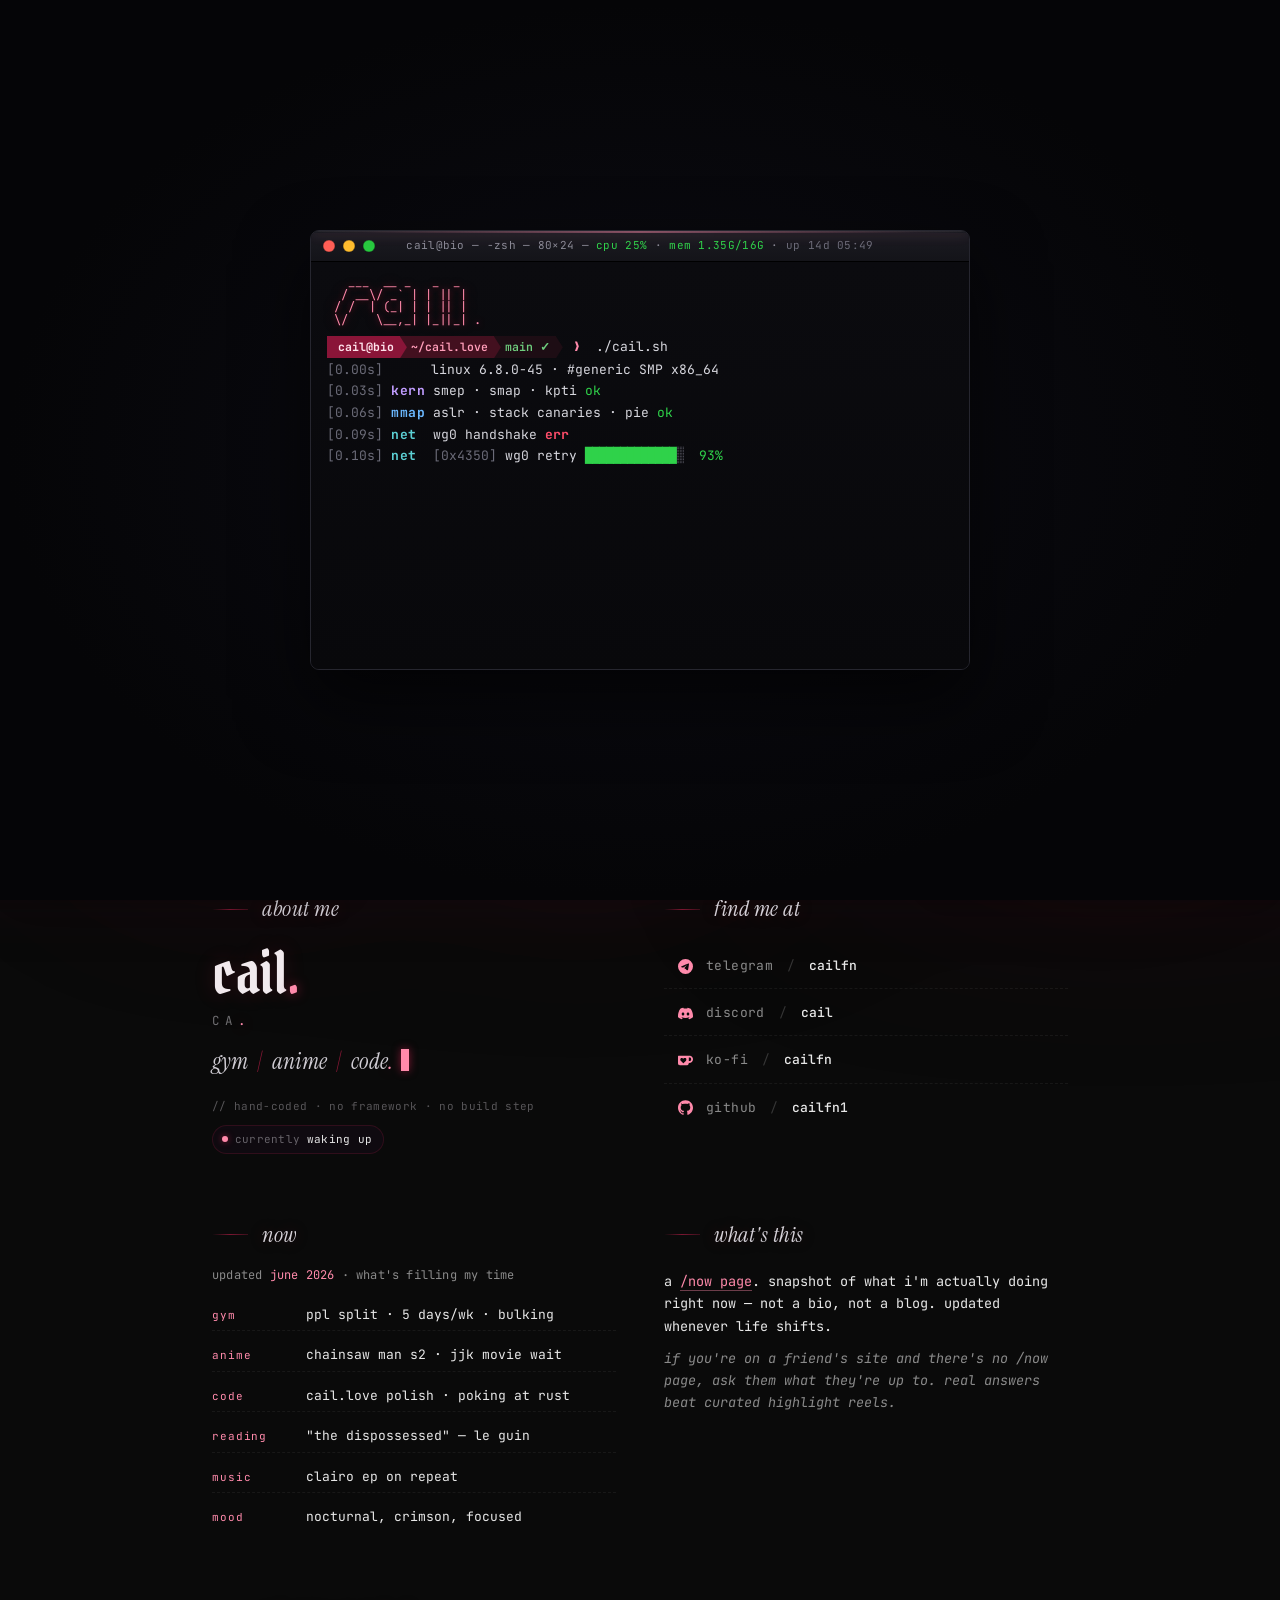
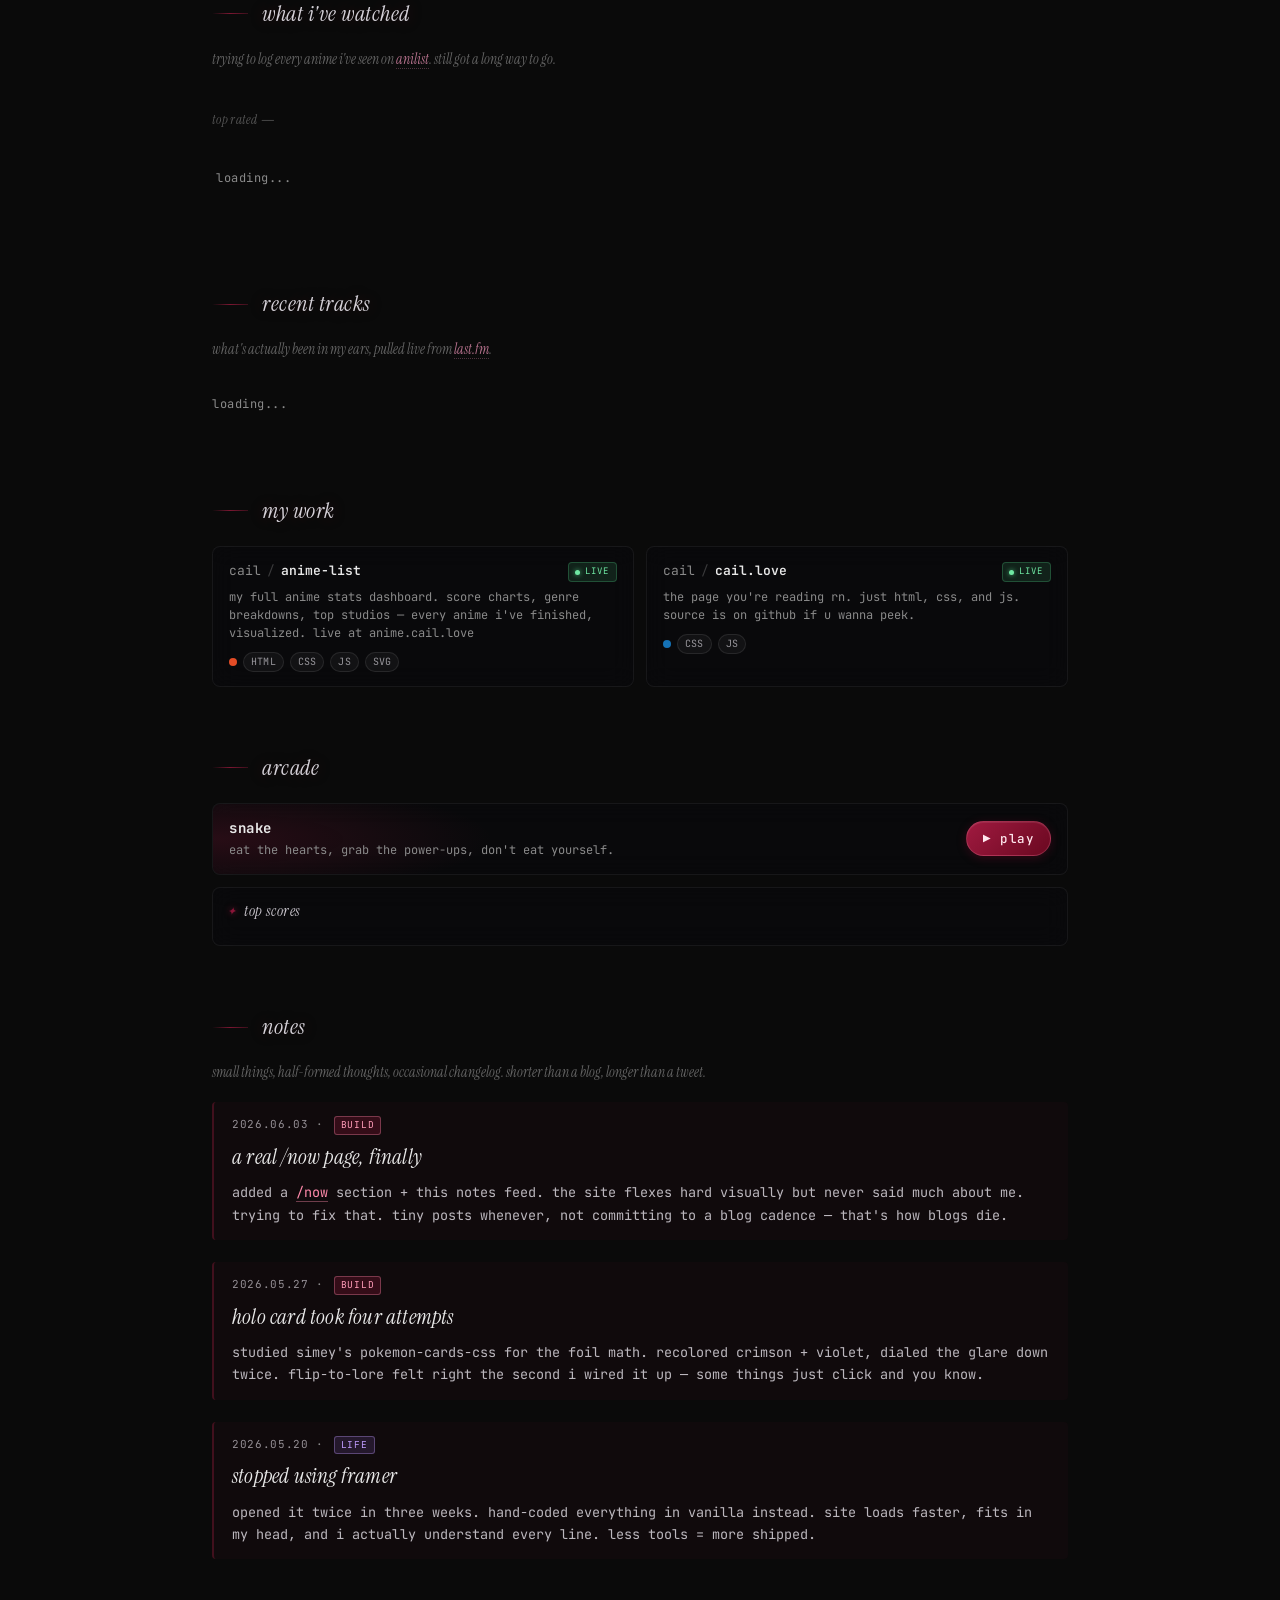
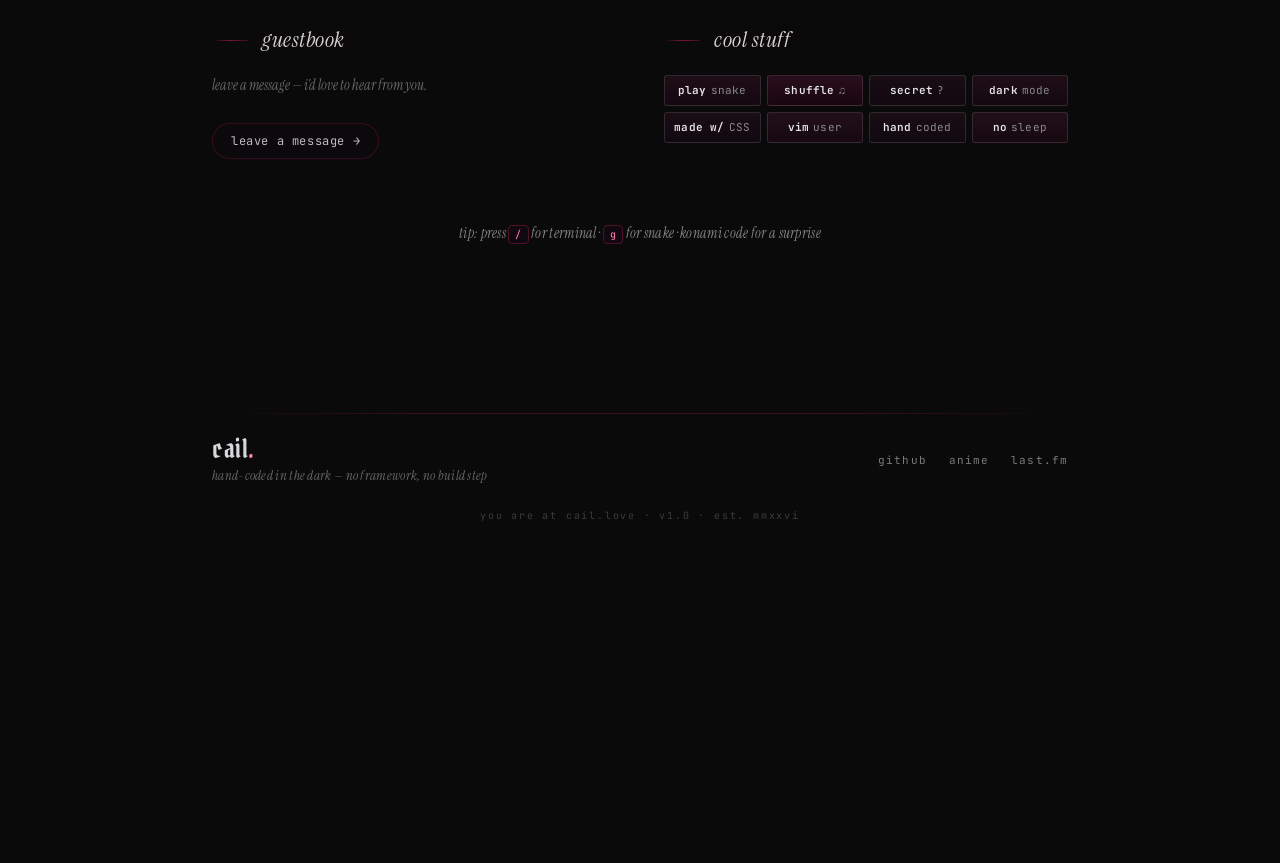
==== commit a33703e3: "fix(badges): pill no longer stretches across the hero column" ====
--- a/index.html
+++ b/index.html
@@ -69,7 +69,7 @@
   <link rel="preconnect" href="https://fonts.googleapis.com" />
   <link rel="preconnect" href="https://fonts.gstatic.com" crossorigin />
   <link href="https://fonts.googleapis.com/css2?family=JetBrains+Mono:wght@400;500;700&family=Instrument+Serif:ital@0;1&family=Pirata+One&display=swap" rel="stylesheet" />
-  <link rel="stylesheet" href="style.css?v=140" />
+  <link rel="stylesheet" href="style.css?v=141" />
 </head>
 <body data-discord-id="1480622111339843876">
   <div class="blobs" aria-hidden="true">
@@ -733,6 +733,6 @@
 
   <div class="lyric-ticker" id="lyricTicker" aria-hidden="true"></div>
 
-  <script src="cail.js?v=140"></script>
+  <script src="cail.js?v=141"></script>
 </body>
 </html>
--- a/style.css
+++ b/style.css
@@ -4350,6 +4350,7 @@
   flex-wrap: wrap;
   gap: 9px;
   align-items: center;
+  align-self: flex-start;  /* don't stretch across the flex-column hero */
   margin: 4px 0 6px;
   min-height: 22px;
   padding: 4px 11px;
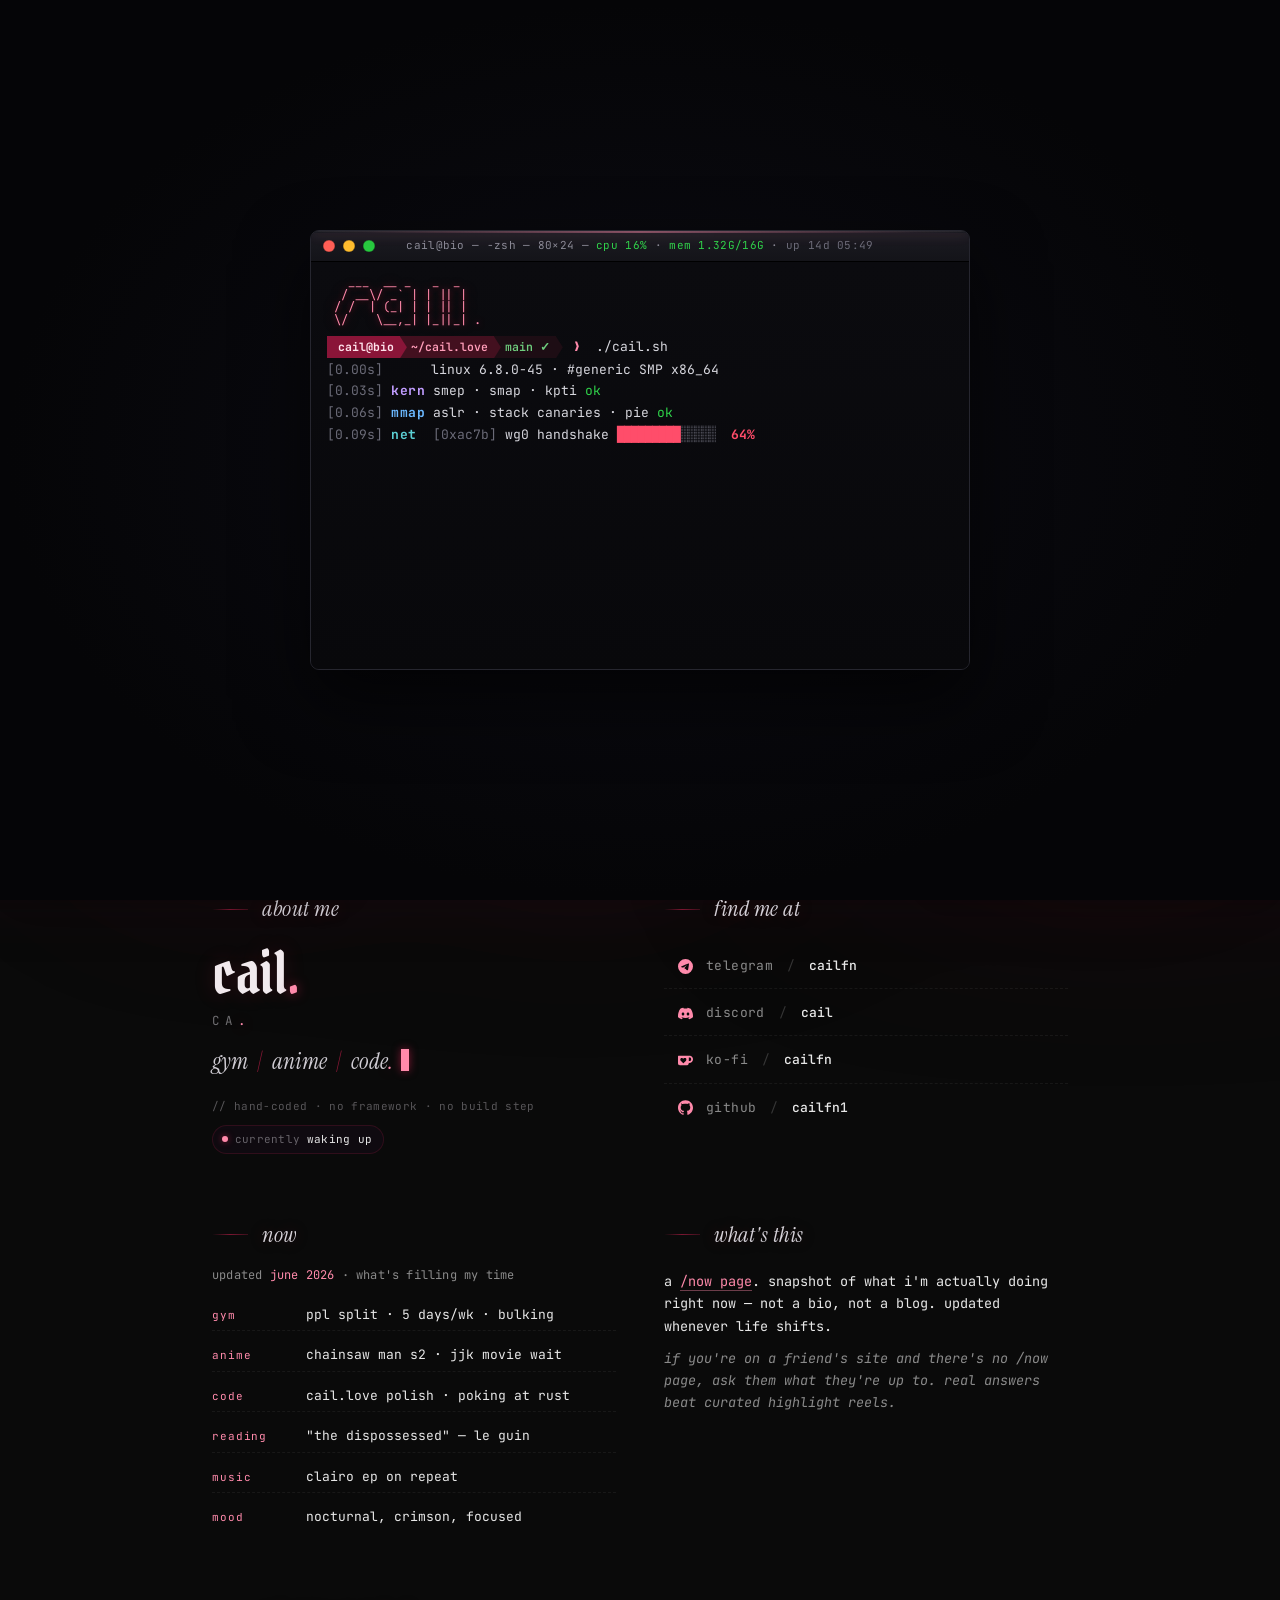
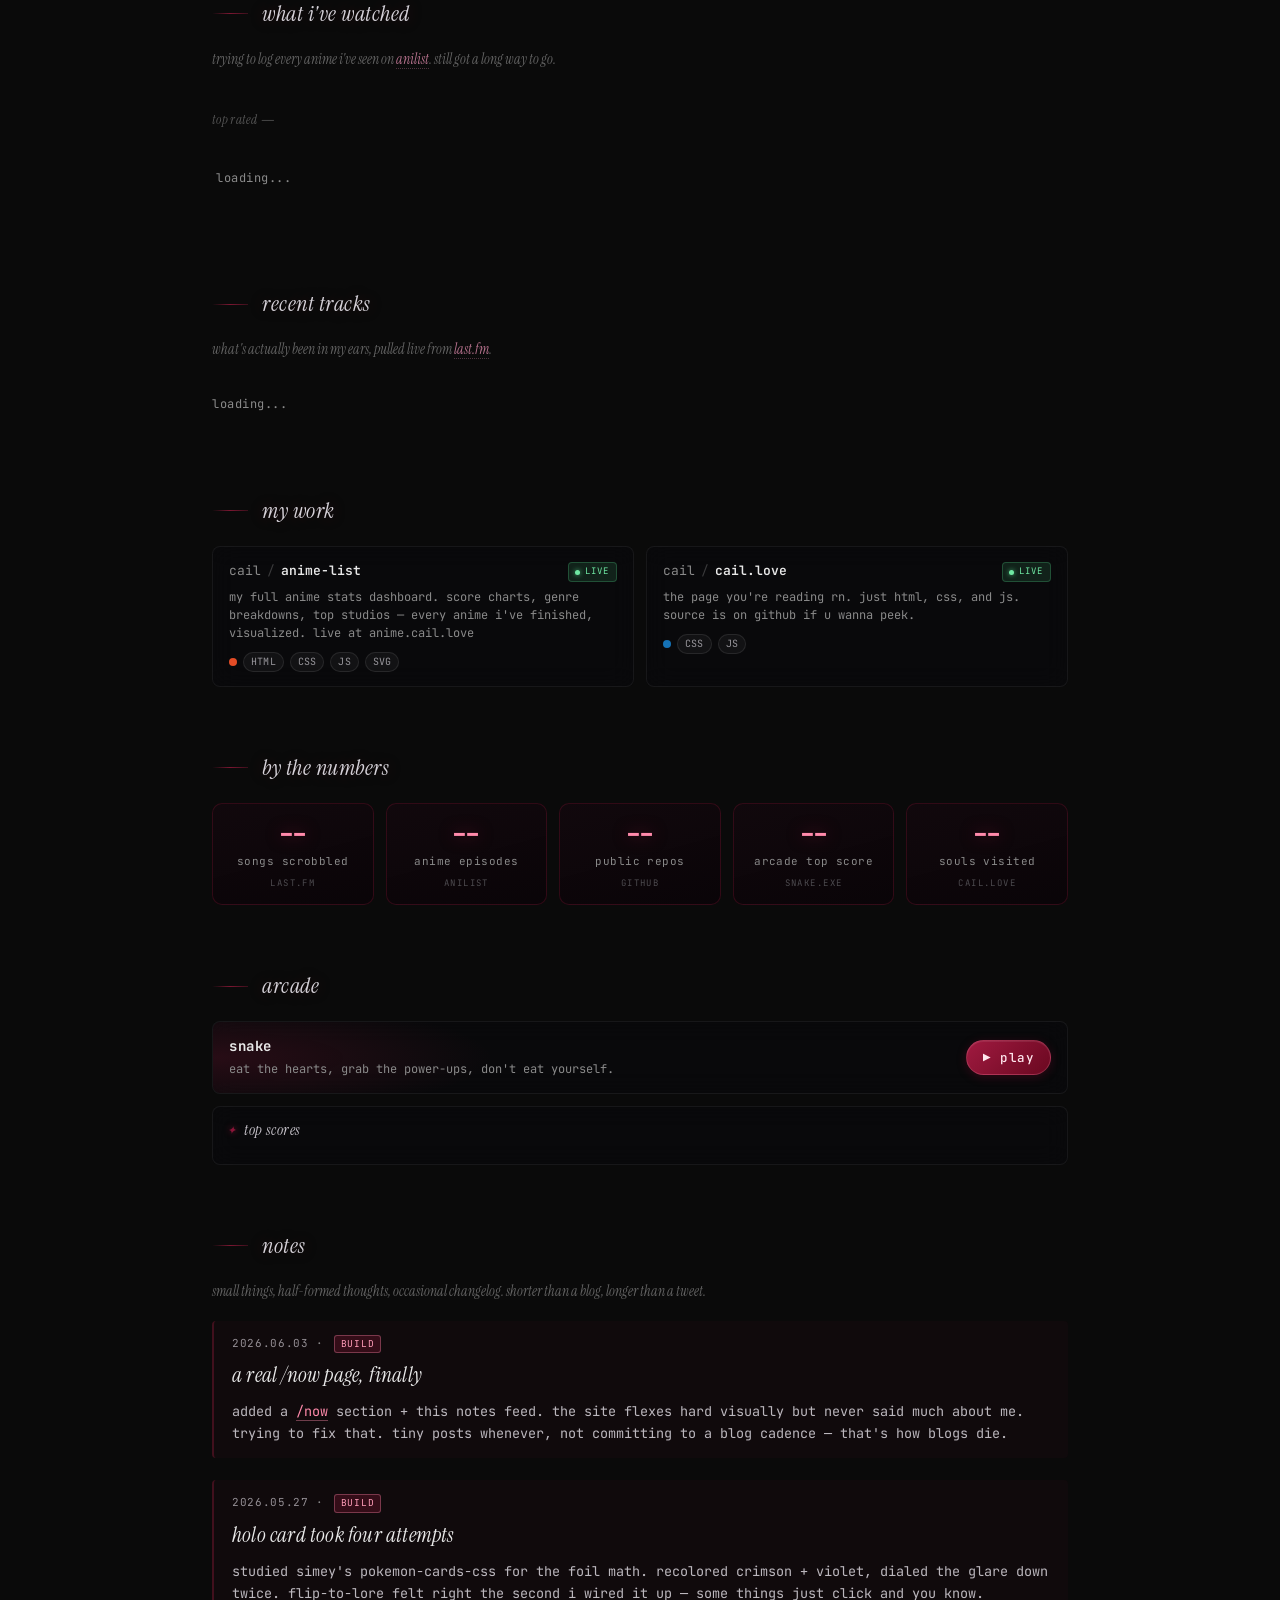
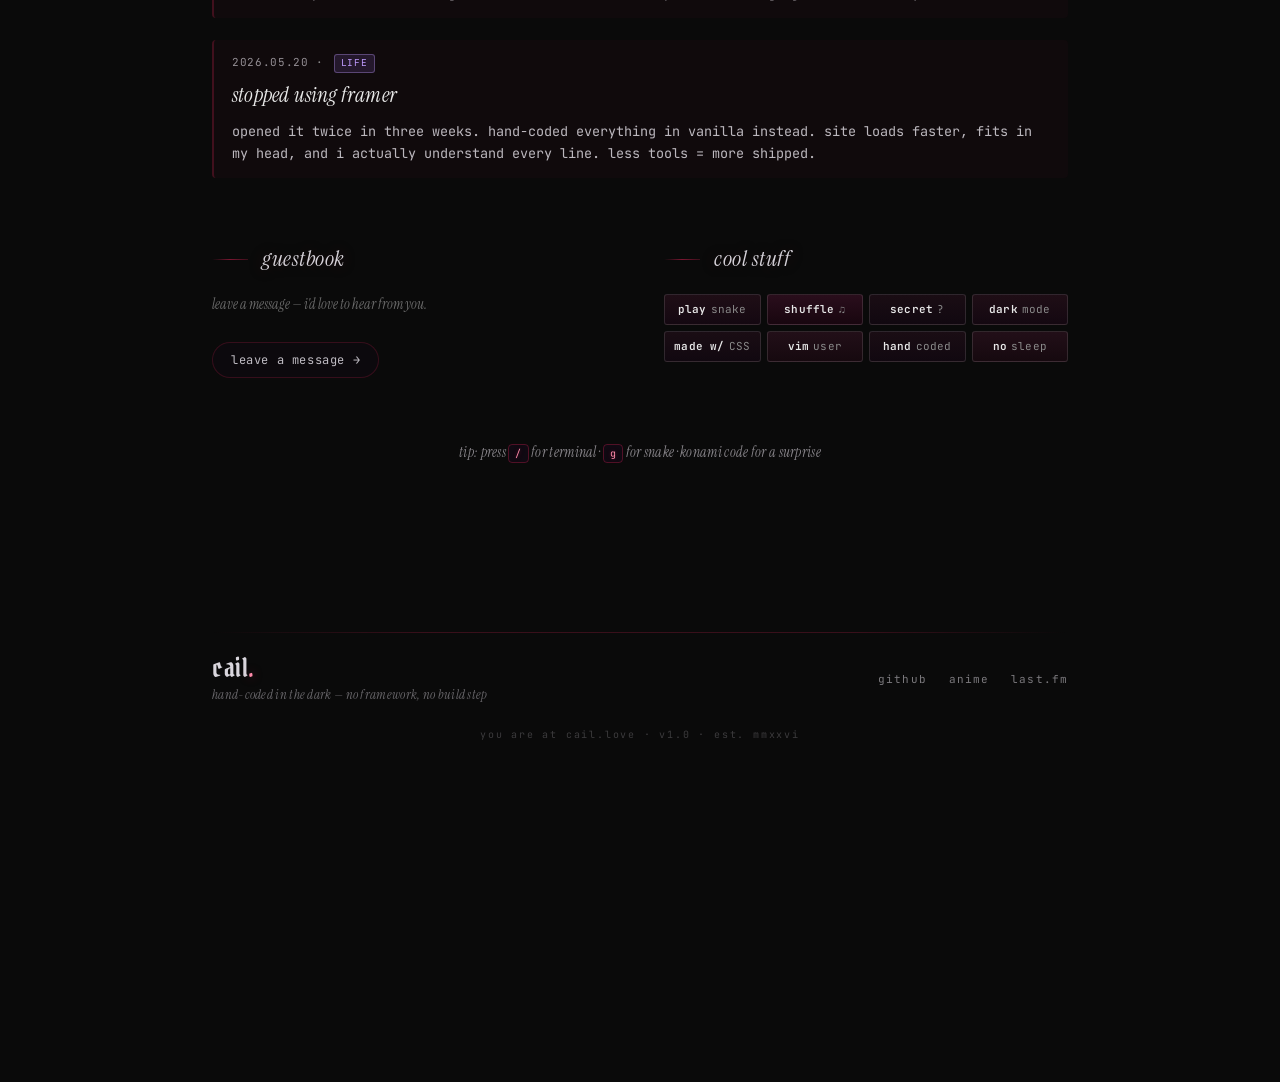
==== commit 8e7cb44d: "feat: hero views + location line, 'by the numbers' live stats wall (last.fm, anilist, github, snake," ====
--- a/index.html
+++ b/index.html
@@ -69,7 +69,7 @@
   <link rel="preconnect" href="https://fonts.googleapis.com" />
   <link rel="preconnect" href="https://fonts.gstatic.com" crossorigin />
   <link href="https://fonts.googleapis.com/css2?family=JetBrains+Mono:wght@400;500;700&family=Instrument+Serif:ital@0;1&family=Pirata+One&display=swap" rel="stylesheet" />
-  <link rel="stylesheet" href="style.css?v=141" />
+  <link rel="stylesheet" href="style.css?v=142" />
 </head>
 <body data-discord-id="1480622111339843876">
   <div class="blobs" aria-hidden="true">
@@ -311,6 +311,13 @@
             <div class="discord-badges" id="discordBadges" aria-label="discord badges"></div>
           </div>
           <p class="tagline" id="tagline">just some guy</p>
+          <p class="hero-meta" aria-label="profile stats">
+            <svg viewBox="0 0 24 24" fill="none" stroke="currentColor" stroke-width="2" aria-hidden="true"><path d="M2 12s3.5-6.5 10-6.5S22 12 22 12s-3.5 6.5-10 6.5S2 12 2 12z"/><circle cx="12" cy="12" r="2.6"/></svg>
+            <span id="heroViews">--</span> views
+            <span class="hero-meta-sep">·</span>
+            <svg viewBox="0 0 24 24" fill="none" stroke="currentColor" stroke-width="2" aria-hidden="true"><path d="M20 10c0 5.2-8 12-8 12s-8-6.8-8-12a8 8 0 1 1 16 0z"/><circle cx="12" cy="10" r="2.6"/></svg>
+            california
+          </p>
           <div class="activity-row" id="activityRow">
             <img class="activity-art" id="activityArt" alt="" />
             <div class="activity-meta">
@@ -510,6 +517,18 @@
         </div>
       </div>
     </section>
+    <section class="row" id="stats">
+      <div class="row-col row-col-full">
+        <div class="sec-heading"><span class="sec-dash"></span> by the numbers</div>
+        <div class="numbers-grid">
+          <div class="nstat"><div class="nstat-val" id="nsScrobbles">--</div><div class="nstat-label">songs scrobbled</div><div class="nstat-src">last.fm</div></div>
+          <div class="nstat"><div class="nstat-val" id="nsEpisodes">--</div><div class="nstat-label">anime episodes</div><div class="nstat-src">anilist</div></div>
+          <div class="nstat"><div class="nstat-val" id="nsRepos">--</div><div class="nstat-label">public repos</div><div class="nstat-src">github</div></div>
+          <div class="nstat"><div class="nstat-val" id="nsSnake">--</div><div class="nstat-label">arcade top score</div><div class="nstat-src">snake.exe</div></div>
+          <div class="nstat"><div class="nstat-val" id="nsVisitors">--</div><div class="nstat-label">souls visited</div><div class="nstat-src">cail.love</div></div>
+        </div>
+      </div>
+    </section>
     <section class="row" id="arcade">
       <div class="row-col row-col-full">
         <div class="sec-heading"><span class="sec-dash"></span> arcade</div>
@@ -733,6 +752,6 @@
 
   <div class="lyric-ticker" id="lyricTicker" aria-hidden="true"></div>
 
-  <script src="cail.js?v=141"></script>
+  <script src="cail.js?v=142"></script>
 </body>
 </html>
--- a/style.css
+++ b/style.css
@@ -1846,6 +1846,69 @@
 .tagline {
   color: var(--muted);
   font-size: 13px;
+}
+
+/* hero meta line — guns.lol-style views + location under the tagline */
+.hero-meta {
+  display: inline-flex;
+  align-items: center;
+  gap: 6px;
+  margin-top: 7px;
+  font-family: 'JetBrains Mono', monospace;
+  font-size: 11px;
+  letter-spacing: 0.04em;
+  color: rgba(216, 220, 228, 0.55);
+}
+.hero-meta svg {
+  width: 13px;
+  height: 13px;
+  color: rgba(255, 138, 171, 0.65);
+  flex: none;
+}
+.hero-meta #heroViews { color: #ff8aab; font-weight: 700; }
+.hero-meta-sep { color: rgba(216, 220, 228, 0.3); margin: 0 2px; }
+
+/* "by the numbers" — live stats wall */
+.numbers-grid {
+  display: grid;
+  grid-template-columns: repeat(auto-fit, minmax(150px, 1fr));
+  gap: 12px;
+}
+.nstat {
+  padding: 16px 14px 13px;
+  background: linear-gradient(165deg, rgba(20, 8, 14, 0.75), rgba(10, 4, 8, 0.85));
+  border: 1px solid rgba(180, 30, 70, 0.22);
+  border-radius: 10px;
+  text-align: center;
+  transition: border-color 0.2s ease, transform 0.2s ease, box-shadow 0.25s ease;
+}
+.nstat:hover {
+  border-color: rgba(255, 138, 171, 0.5);
+  transform: translateY(-2px);
+  box-shadow: 0 8px 24px rgba(120, 10, 40, 0.3);
+}
+.nstat-val {
+  font-family: 'JetBrains Mono', monospace;
+  font-size: 26px;
+  font-weight: 700;
+  color: #ff8aab;
+  text-shadow: 0 0 16px rgba(180, 30, 70, 0.5);
+  font-variant-numeric: tabular-nums;
+  line-height: 1.1;
+}
+.nstat-label {
+  margin-top: 5px;
+  font-size: 11px;
+  color: var(--muted);
+  letter-spacing: 0.04em;
+}
+.nstat-src {
+  margin-top: 7px;
+  font-family: 'JetBrains Mono', monospace;
+  font-size: 9px;
+  text-transform: uppercase;
+  letter-spacing: 0.16em;
+  color: rgba(216, 220, 228, 0.32);
 }
 
 .activity {
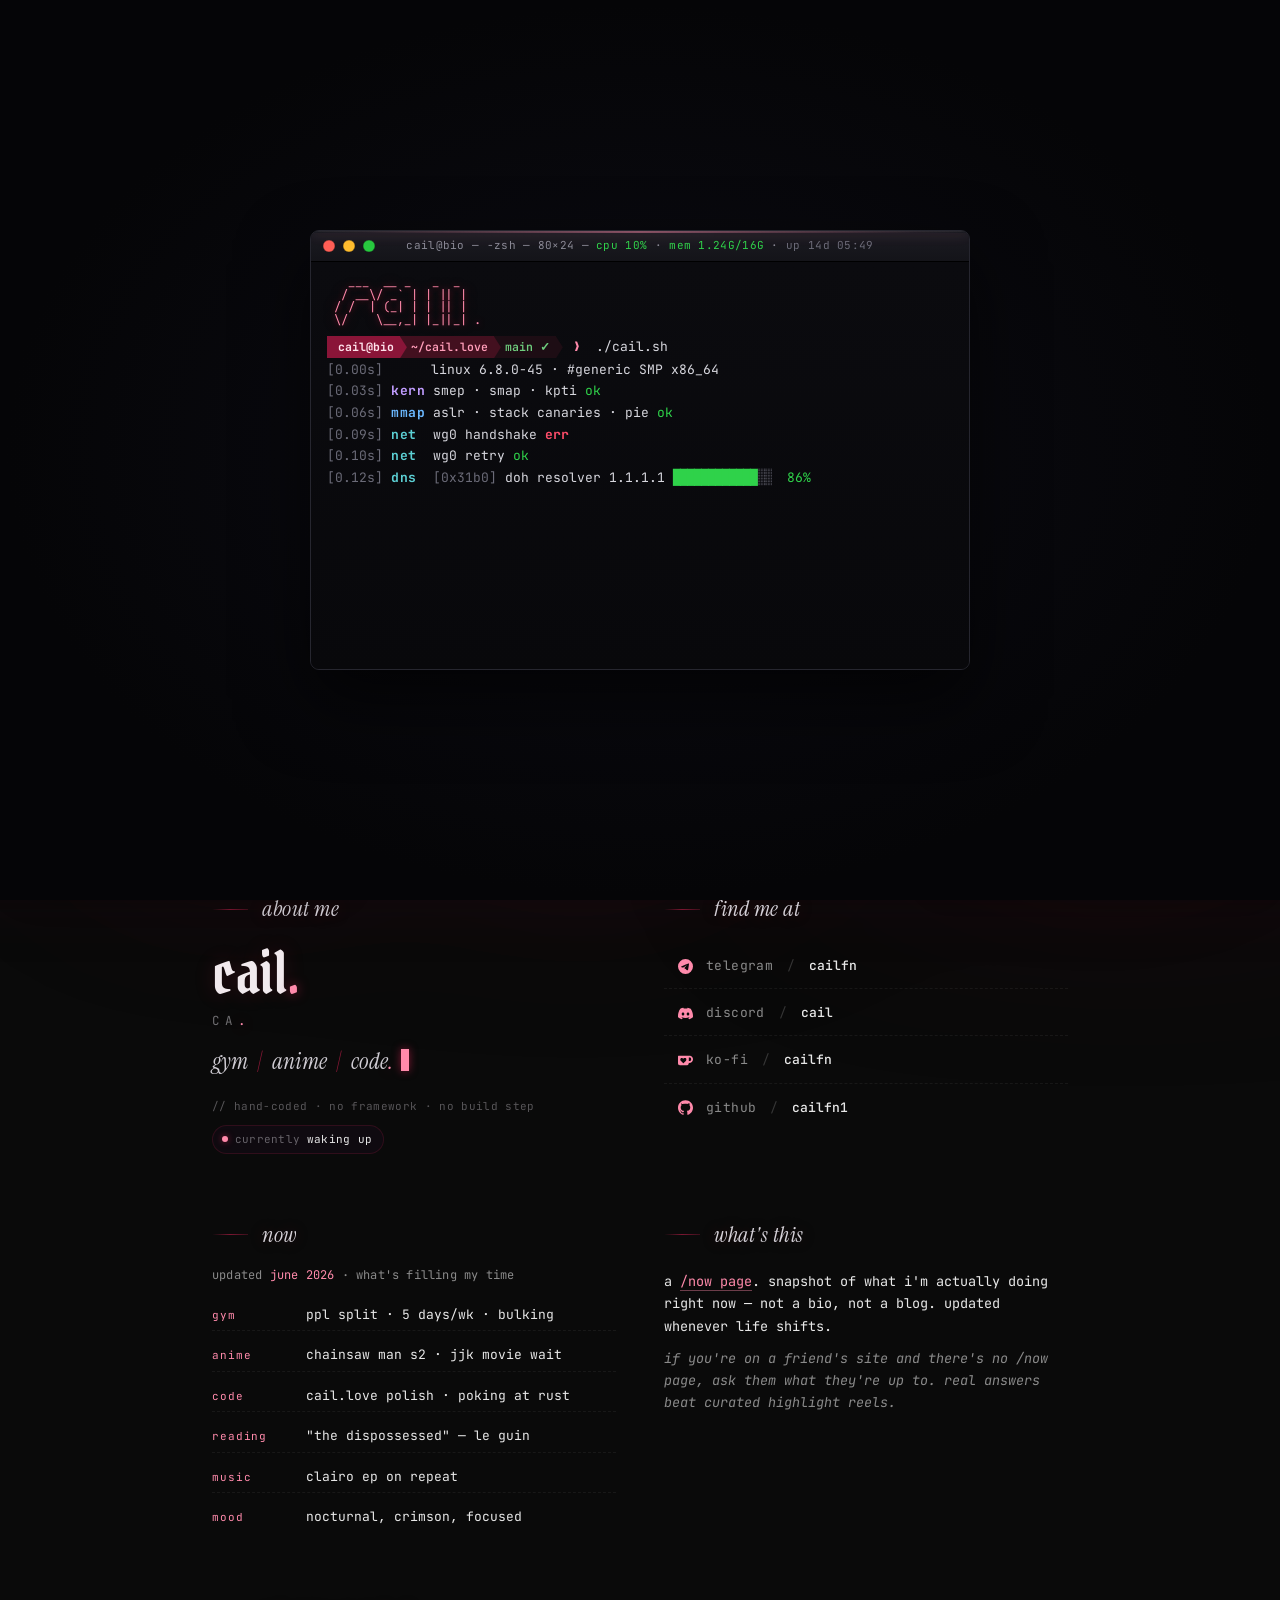
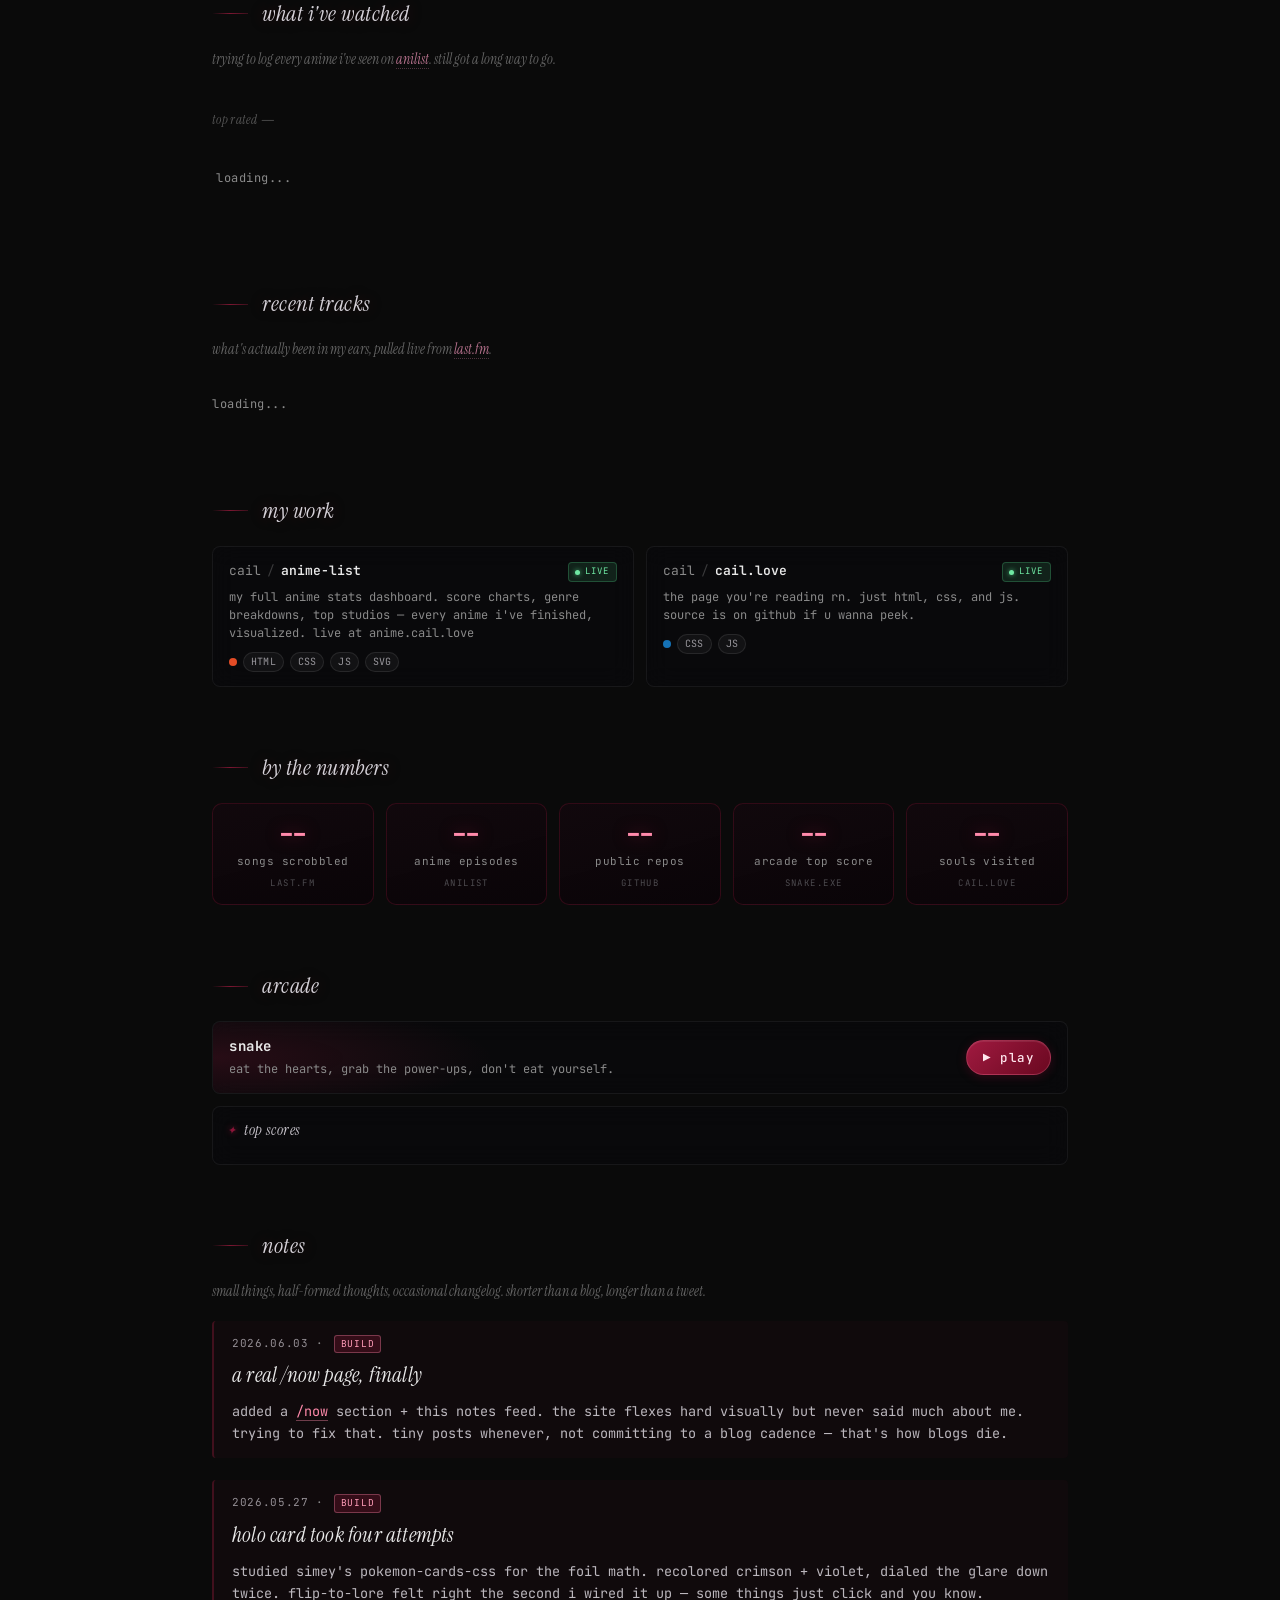
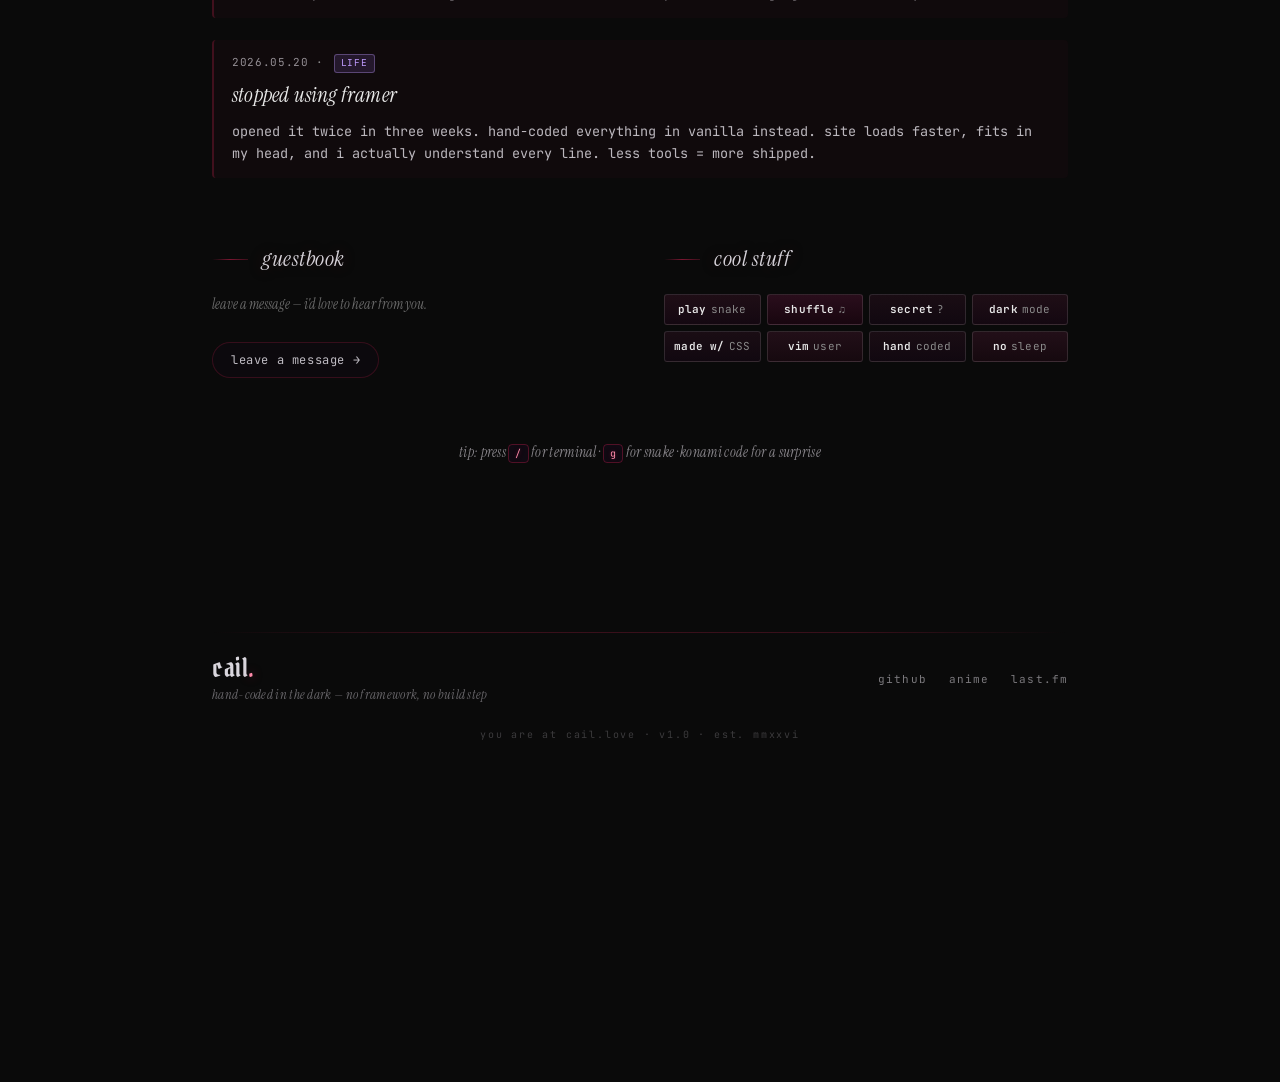
==== commit 392d5edd: "fix: 19 confirmed bugs from multi-lens audit (v143) JS (cail.js): - Lanyard: null-guard statusDot an" ====
--- a/index.html
+++ b/index.html
@@ -53,7 +53,7 @@
   <meta property="og:type" content="website" />
   <meta property="og:url" content="https://cail.love" />
   <meta property="og:locale" content="en_US" />
-  <meta property="og:image" content="https://cail.love/assets/og.png?v=1" />
+  <meta property="og:image" content="https://cail.love/assets/og.png?v=142" />
   <meta property="og:image:type" content="image/png" />
   <meta property="og:image:width" content="1200" />
   <meta property="og:image:height" content="630" />
@@ -63,13 +63,13 @@
   <meta name="twitter:card" content="summary_large_image" />
   <meta name="twitter:title" content="cail" />
   <meta name="twitter:description" content="cail's corner of the internet — gym, anime, code. gothic, crimson, hand-coded in the dark." />
-  <meta name="twitter:image" content="https://cail.love/assets/og.png?v=1" />
+  <meta name="twitter:image" content="https://cail.love/assets/og.png?v=142" />
   <meta name="twitter:image:alt" content="cail — cail.love" />
 
   <link rel="preconnect" href="https://fonts.googleapis.com" />
   <link rel="preconnect" href="https://fonts.gstatic.com" crossorigin />
   <link href="https://fonts.googleapis.com/css2?family=JetBrains+Mono:wght@400;500;700&family=Instrument+Serif:ital@0;1&family=Pirata+One&display=swap" rel="stylesheet" />
-  <link rel="stylesheet" href="style.css?v=142" />
+  <link rel="stylesheet" href="style.css?v=143" />
 </head>
 <body data-discord-id="1480622111339843876">
   <div class="blobs" aria-hidden="true">
@@ -231,7 +231,7 @@
   </svg>
   <div class="cmdk" id="cmdk" hidden>
     <div class="cmdk-backdrop" id="cmdkBackdrop"></div>
-    <div class="cmdk-modal" role="dialog" aria-label="command palette">
+    <div class="cmdk-modal" role="dialog" aria-label="command palette" aria-modal="true">
       <input class="cmdk-input" id="cmdkInput" type="text" placeholder="search commands..." autocomplete="off" spellcheck="false" />
       <ul class="cmdk-list" id="cmdkList" role="listbox"></ul>
       <div class="cmdk-footer">
@@ -410,7 +410,7 @@
           <div class="as-name">cail<span class="as-dot">.</span></div>
           <div class="as-loc">ca<span class="as-dot">.</span></div>
           <div class="as-pursuits">
-            <a href="#" class="as-word" data-word="gym">gym</a><span class="as-slash">/</span><a href="#anime" class="as-word" data-word="anime">anime</a><span class="as-slash">/</span><a href="#work" class="as-word" data-word="code">code</a><span class="as-dot">.</span><span class="as-caret" aria-hidden="true"></span>
+            <a href="javascript:void(0)" class="as-word" data-word="gym">gym</a><span class="as-slash">/</span><a href="#anime" class="as-word" data-word="anime">anime</a><span class="as-slash">/</span><a href="#work" class="as-word" data-word="code">code</a><span class="as-dot">.</span><span class="as-caret" aria-hidden="true"></span>
           </div>
           <div class="as-tag">// hand-coded · no framework · no build step</div>
           <div class="as-now" id="aboutNow" aria-live="polite">
@@ -575,8 +575,8 @@
         <ul id="gbList" class="gb-list" aria-live="polite"></ul>
         <button type="button" id="gbToggle" class="gb-toggle">leave a message →</button>
         <form id="gbForm" class="gb-form" autocomplete="off" hidden>
-          <input id="gbName" type="text" maxlength="24" placeholder="your name (optional)" autocomplete="off" />
-          <textarea id="gbMsg" maxlength="200" placeholder="your message..." rows="3" required></textarea>
+          <input id="gbName" type="text" maxlength="24" placeholder="your name (optional)" autocomplete="off" aria-label="your name (optional)" />
+          <textarea id="gbMsg" maxlength="200" placeholder="your message..." rows="3" required aria-label="your message"></textarea>
           <input id="gbWebsite" type="text" name="website" tabindex="-1" autocomplete="off" aria-hidden="true" class="gb-honeypot" />
           <div class="gb-form-foot">
             <span id="gbCharCount" class="gb-charcount">0/200</span>
@@ -590,28 +590,28 @@
       <div class="row-col">
         <div class="sec-heading"><span class="sec-dash"></span> cool stuff</div>
         <div class="webbtns">
-          <a class="webbtn webbtn-snake" href="#" data-action="snake" title="play snake">
+          <a class="webbtn webbtn-snake" href="javascript:void(0)" role="button" data-action="snake" title="play snake">
             <span class="webbtn-title">play</span><span class="webbtn-sub">snake</span>
           </a>
-          <a class="webbtn webbtn-music" href="#" data-action="shuffle" title="shuffle music">
+          <a class="webbtn webbtn-music" href="javascript:void(0)" role="button" data-action="shuffle" title="shuffle music">
             <span class="webbtn-title">shuffle</span><span class="webbtn-sub">♫</span>
           </a>
-          <a class="webbtn webbtn-secret" href="#" data-action="hint" title="secret">
+          <a class="webbtn webbtn-secret" href="javascript:void(0)" role="button" data-action="hint" title="secret">
             <span class="webbtn-title">secret</span><span class="webbtn-sub">?</span>
           </a>
-          <a class="webbtn webbtn-vhs" href="#" data-action="lightmode" title="made for dark mode">
+          <a class="webbtn webbtn-vhs" href="javascript:void(0)" role="button" data-action="lightmode" title="made for dark mode">
             <span class="webbtn-title">dark</span><span class="webbtn-sub">mode</span>
           </a>
-          <a class="webbtn webbtn-css" href="#" data-action="confetti" title="made with css">
+          <a class="webbtn webbtn-css" href="javascript:void(0)" role="button" data-action="confetti" title="made with css">
             <span class="webbtn-title">made w/</span><span class="webbtn-sub">CSS</span>
           </a>
-          <a class="webbtn webbtn-key" href="#" data-action="terminal" title="vim user">
+          <a class="webbtn webbtn-key" href="javascript:void(0)" role="button" data-action="terminal" title="vim user">
             <span class="webbtn-title">vim</span><span class="webbtn-sub">user</span>
           </a>
-          <a class="webbtn webbtn-hand" href="#" data-action="devflex" title="hand coded">
+          <a class="webbtn webbtn-hand" href="javascript:void(0)" role="button" data-action="devflex" title="hand coded">
             <span class="webbtn-title">hand</span><span class="webbtn-sub">coded</span>
           </a>
-          <a class="webbtn webbtn-sleep" href="#" data-action="nosleep" title="no sleep">
+          <a class="webbtn webbtn-sleep" href="javascript:void(0)" role="button" data-action="nosleep" title="no sleep">
             <span class="webbtn-title">no</span><span class="webbtn-sub">sleep</span>
           </a>
         </div>
@@ -752,6 +752,6 @@
 
   <div class="lyric-ticker" id="lyricTicker" aria-hidden="true"></div>
 
-  <script src="cail.js?v=142"></script>
+  <script src="cail.js?v=143"></script>
 </body>
 </html>
--- a/style.css
+++ b/style.css
@@ -68,6 +68,10 @@
 body.tab-hidden *,
 body.tab-hidden *::before,
 body.tab-hidden *::after { animation-play-state: paused !important; }
+body.tab-hidden .blood-moon,
+body.tab-hidden .fog,
+body.tab-hidden .ground-fog,
+body.tab-hidden .star-big { transition: none !important; }
 
 /* ===== respect prefers-reduced-motion globally ===== */
 @media (prefers-reduced-motion: reduce) {
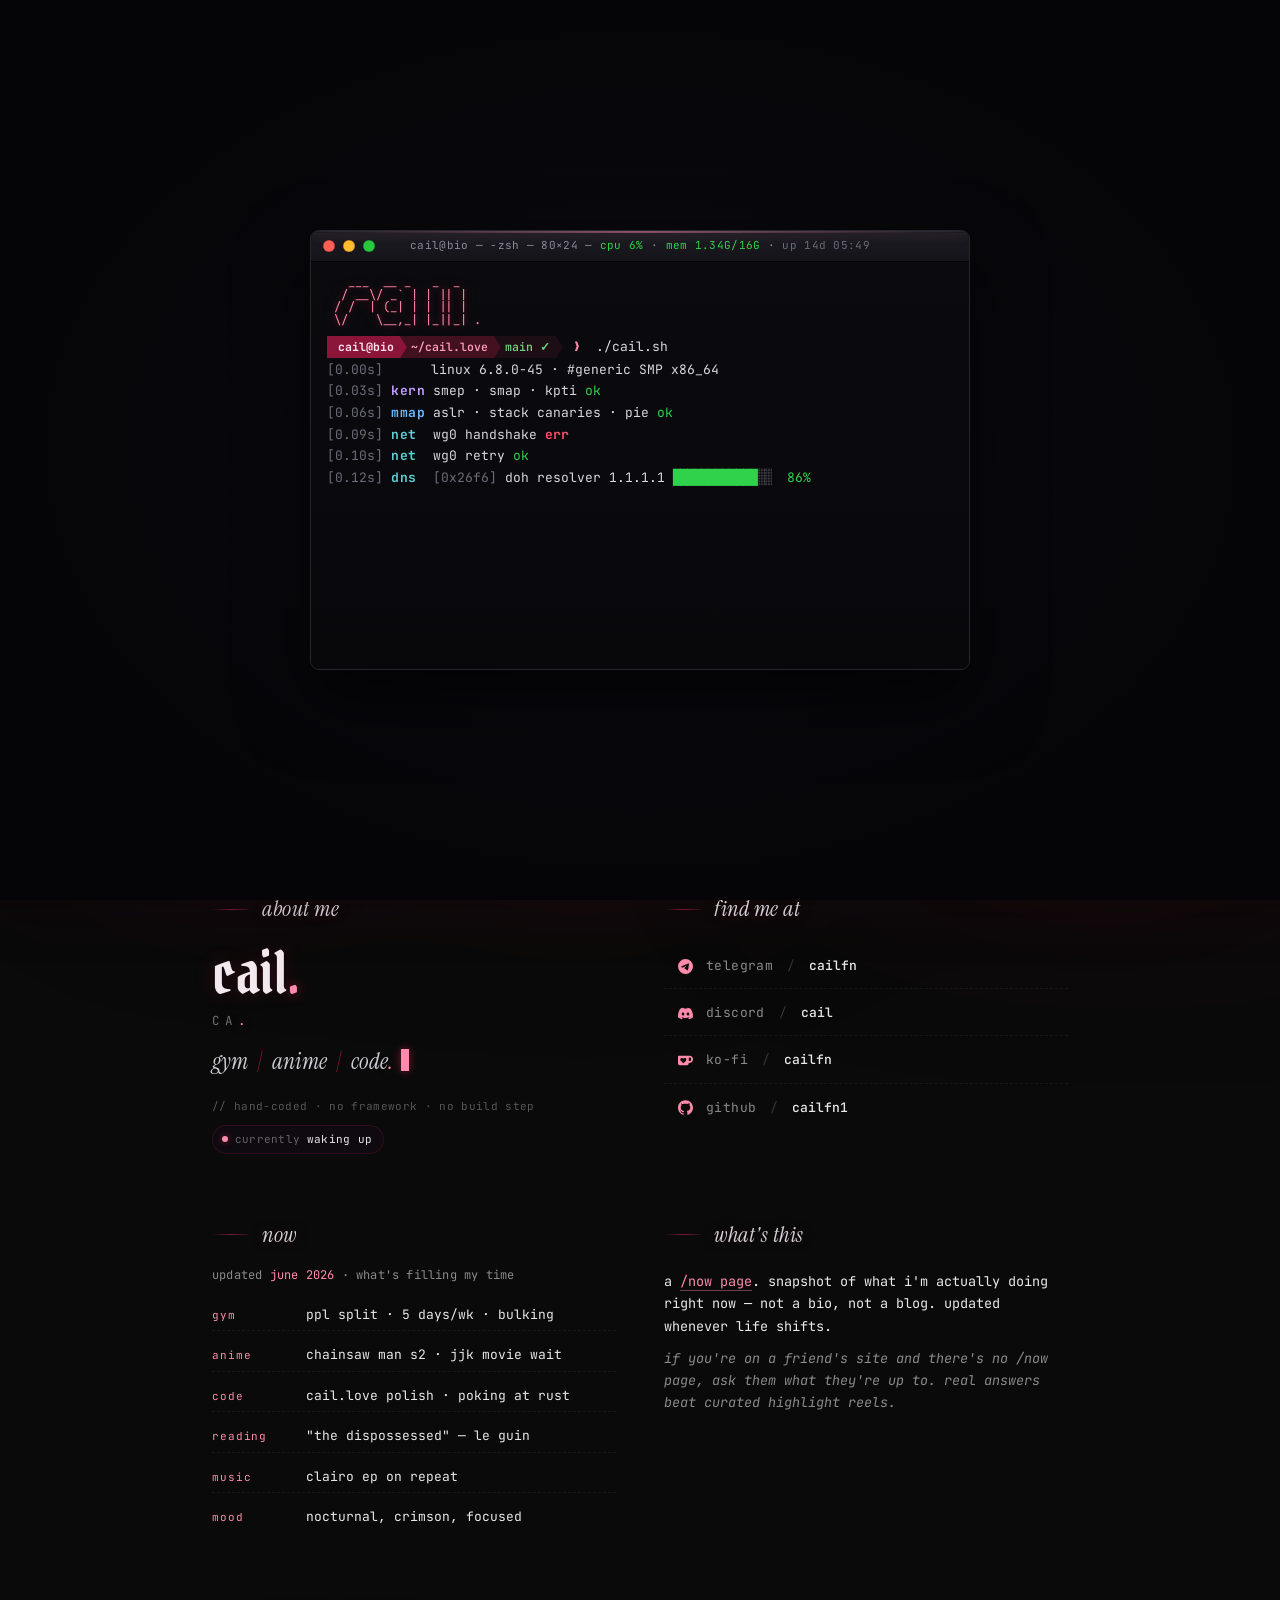
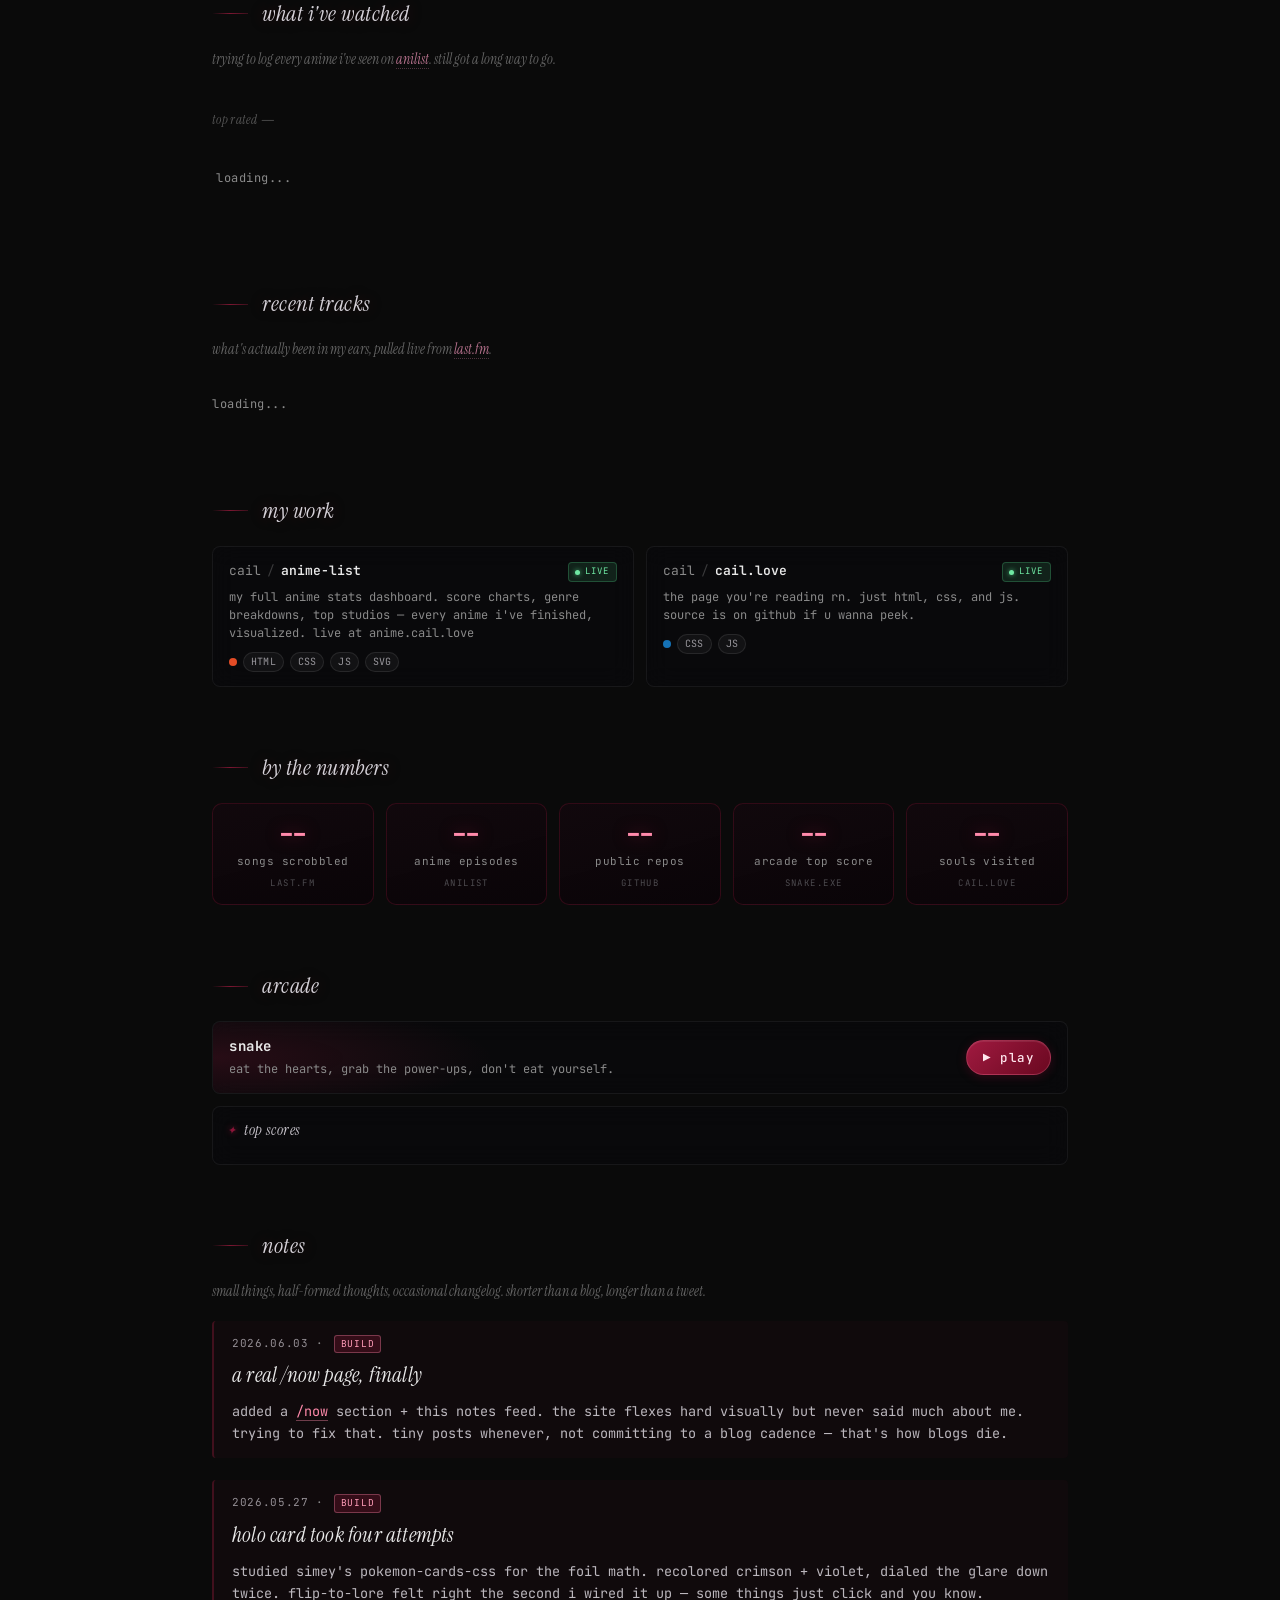
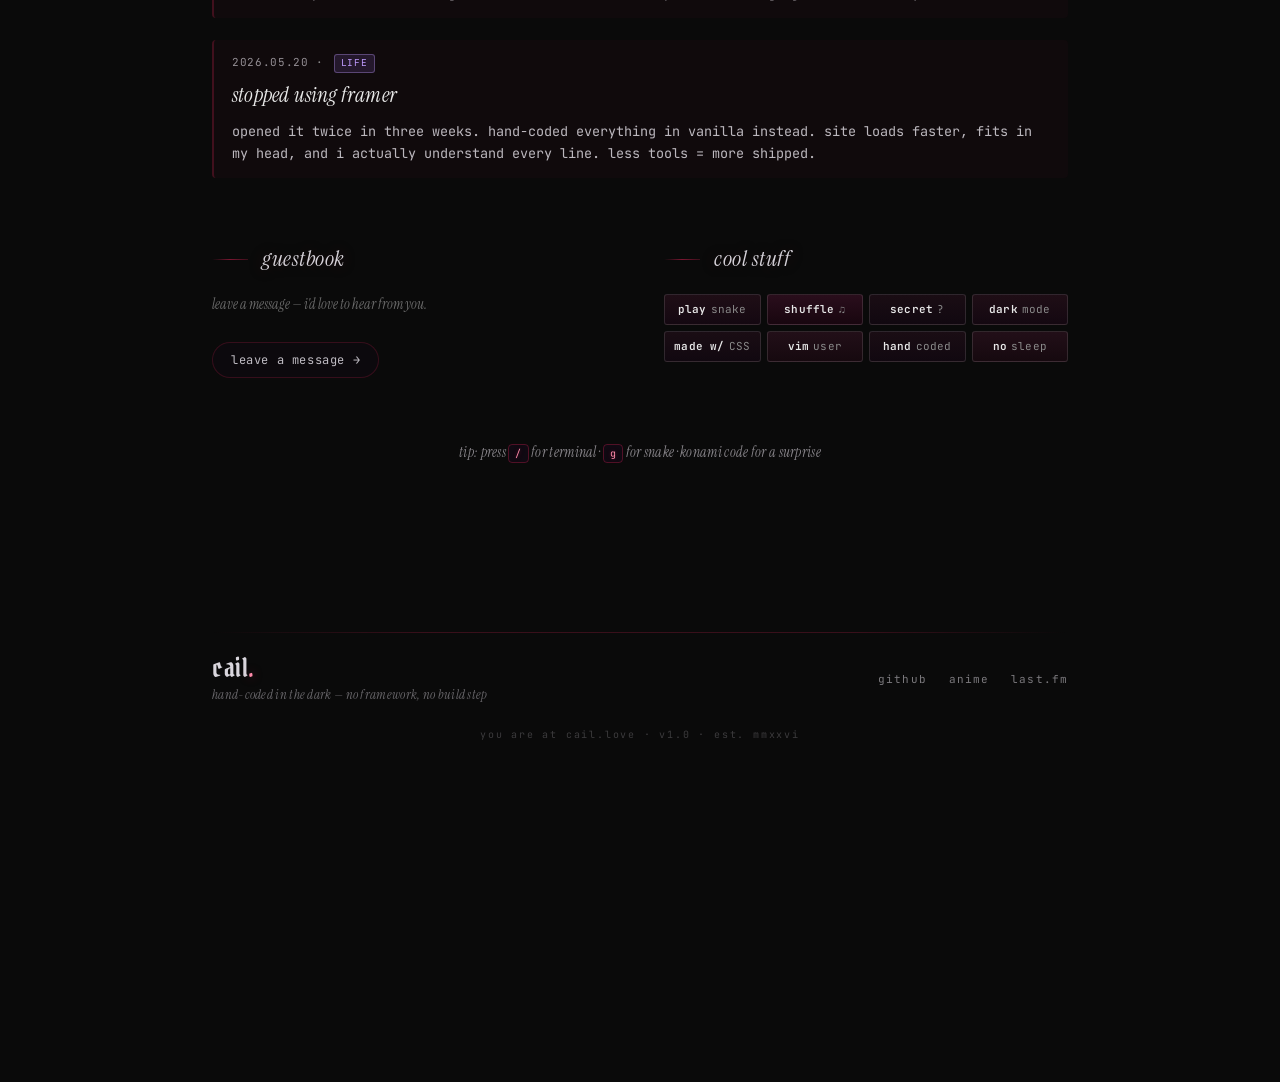
==== commit bd755a5a: "feat: stronger audio-reactive atmosphere + beat flash (v144) - Blood moon: blur 2px→5px, brightness " ====
--- a/index.html
+++ b/index.html
@@ -69,7 +69,7 @@
   <link rel="preconnect" href="https://fonts.googleapis.com" />
   <link rel="preconnect" href="https://fonts.gstatic.com" crossorigin />
   <link href="https://fonts.googleapis.com/css2?family=JetBrains+Mono:wght@400;500;700&family=Instrument+Serif:ital@0;1&family=Pirata+One&display=swap" rel="stylesheet" />
-  <link rel="stylesheet" href="style.css?v=143" />
+  <link rel="stylesheet" href="style.css?v=144" />
 </head>
 <body data-discord-id="1480622111339843876">
   <div class="blobs" aria-hidden="true">
@@ -752,6 +752,6 @@
 
   <div class="lyric-ticker" id="lyricTicker" aria-hidden="true"></div>
 
-  <script src="cail.js?v=143"></script>
+  <script src="cail.js?v=144"></script>
 </body>
 </html>
--- a/style.css
+++ b/style.css
@@ -5068,26 +5068,54 @@
    touch filters on existing atmosphere layers, kept subtle so the page stays
    readable at full bass. */
 body.audio-pulse .blood-moon {
-  filter: blur(calc(8px - var(--ab, 0) * 2px))
-          brightness(calc(1 + var(--ab, 0) * 0.3))
-          saturate(calc(1 + var(--ab, 0) * 0.25));
-  transition: filter 90ms linear;
+  filter: blur(calc(8px - var(--ab, 0) * 5px))
+          brightness(calc(1 + var(--ab, 0) * 0.75))
+          saturate(calc(1 + var(--ab, 0) * 0.6));
+  transition: filter 80ms linear;
 }
 body.audio-pulse .fog,
 body.audio-pulse .ground-fog {
-  filter: brightness(calc(1 + var(--am, 0) * 0.18));
+  filter: brightness(calc(1 + var(--am, 0) * 0.35));
   transition: filter 110ms linear;
 }
-/* perf: audio filter only touches the ~10 big stars, not the whole field */
+/* perf: audio filter touches ~10 big stars; all-stars brightness is on the container */
 body.audio-pulse .star-big {
-  filter: brightness(calc(1 + var(--at, 0) * 0.45));
+  filter: brightness(calc(1 + var(--at, 0) * 1.1));
+  transition: filter 80ms linear;
+}
+/* small stars brighten faintly on treble via container */
+body.audio-pulse .stars {
+  filter: brightness(calc(1 + var(--at, 0) * 0.28));
   transition: filter 90ms linear;
+}
+/* constellation lines glow brighter on treble */
+body.audio-pulse .constellation line {
+  stroke-opacity: calc(0.55 + var(--at, 0) * 0.45);
+  filter: drop-shadow(0 0 calc(3px + var(--at, 0) * 7px) rgba(255, 180, 220, calc(0.55 + var(--at, 0) * 0.45)));
+  transition: filter 90ms linear, stroke-opacity 90ms linear;
+}
+/* beat flash — radial crimson pulse on sharp bass spike */
+body.audio-beat::after {
+  content: '';
+  position: fixed;
+  inset: 0;
+  pointer-events: none;
+  z-index: 0;
+  background: radial-gradient(ellipse at 72% 18%, rgba(180, 30, 60, 0.22) 0%, transparent 58%);
+  animation: beatFlash 220ms ease-out forwards;
+}
+@keyframes beatFlash {
+  0%   { opacity: 1; }
+  100% { opacity: 0; }
 }
 @media (prefers-reduced-motion: reduce) {
   body.audio-pulse .blood-moon,
   body.audio-pulse .fog,
   body.audio-pulse .ground-fog,
-  body.audio-pulse .star-big { filter: none !important; }
+  body.audio-pulse .star-big,
+  body.audio-pulse .stars,
+  body.audio-pulse .constellation line { filter: none !important; }
+  body.audio-beat::after { display: none; }
 }
 
 /* ----- K2: decrypt headings — glyph scramble glows crimson, settles to normal ----- */
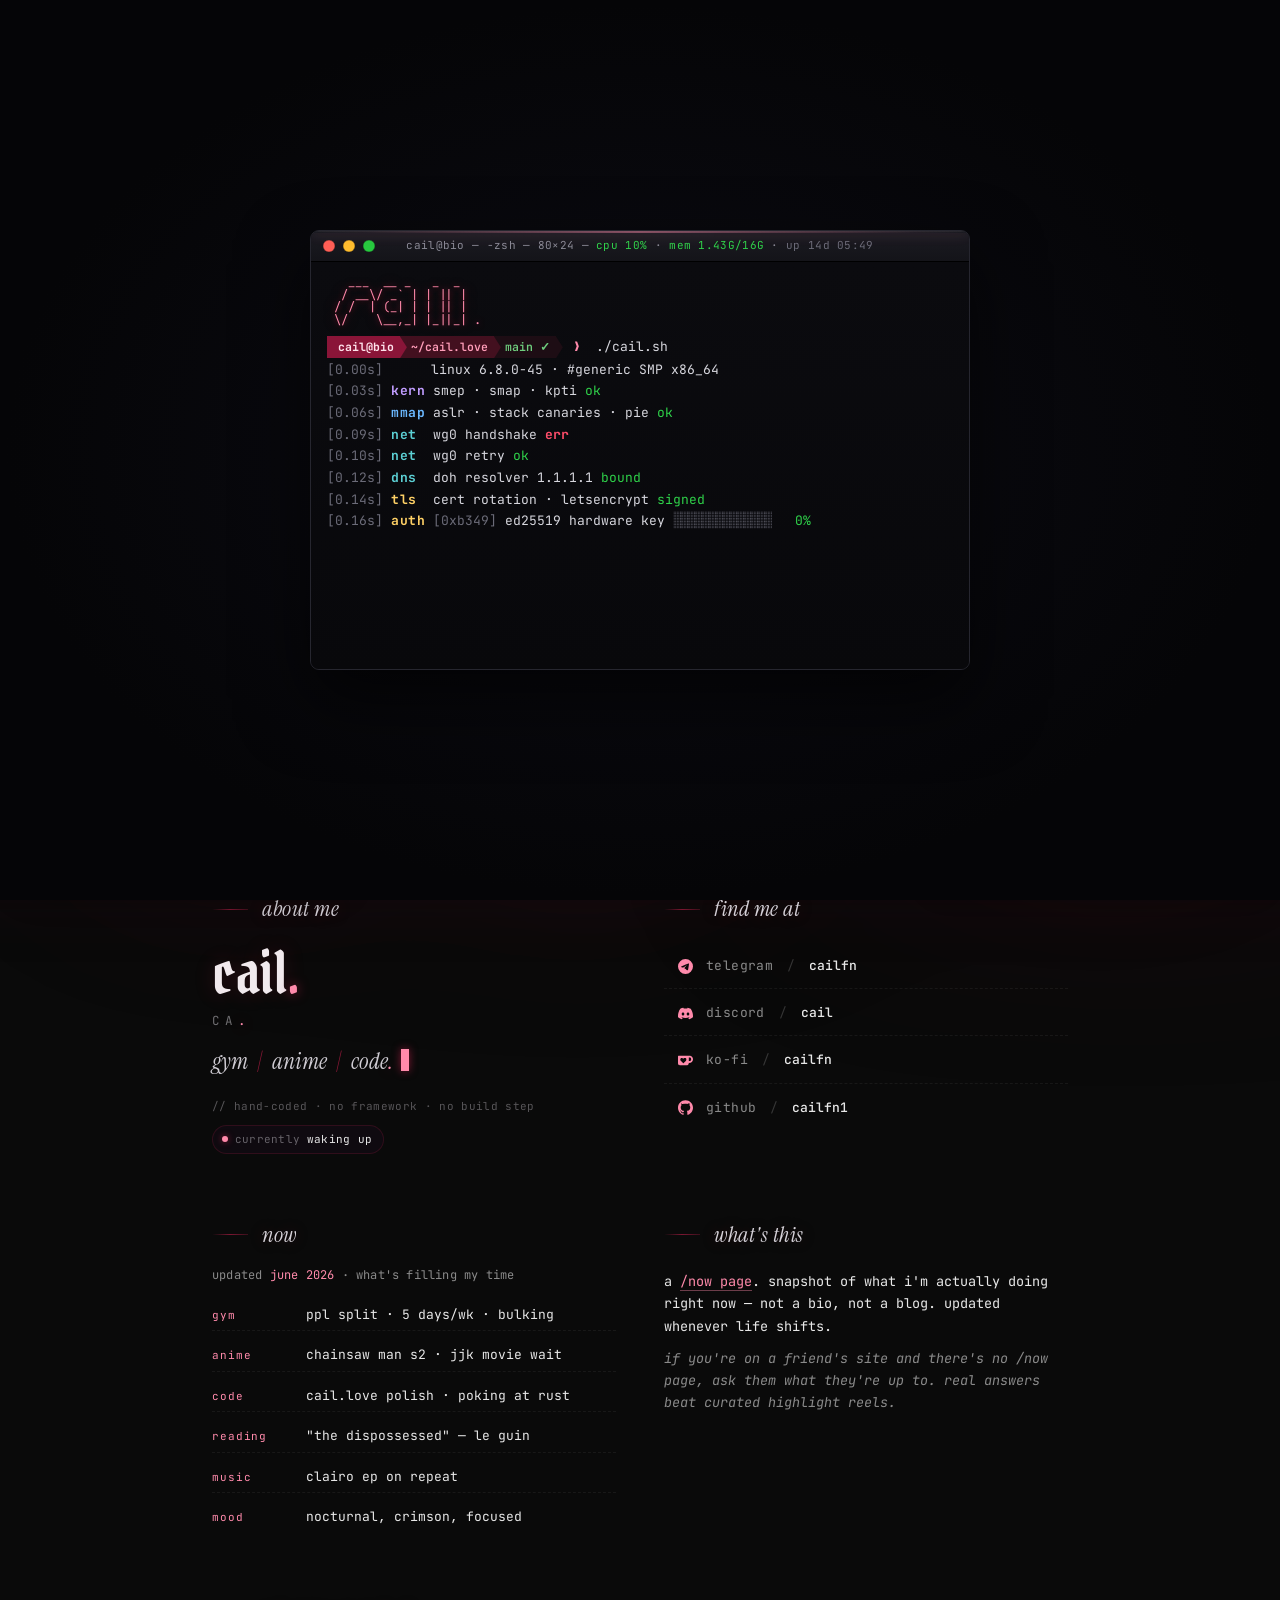
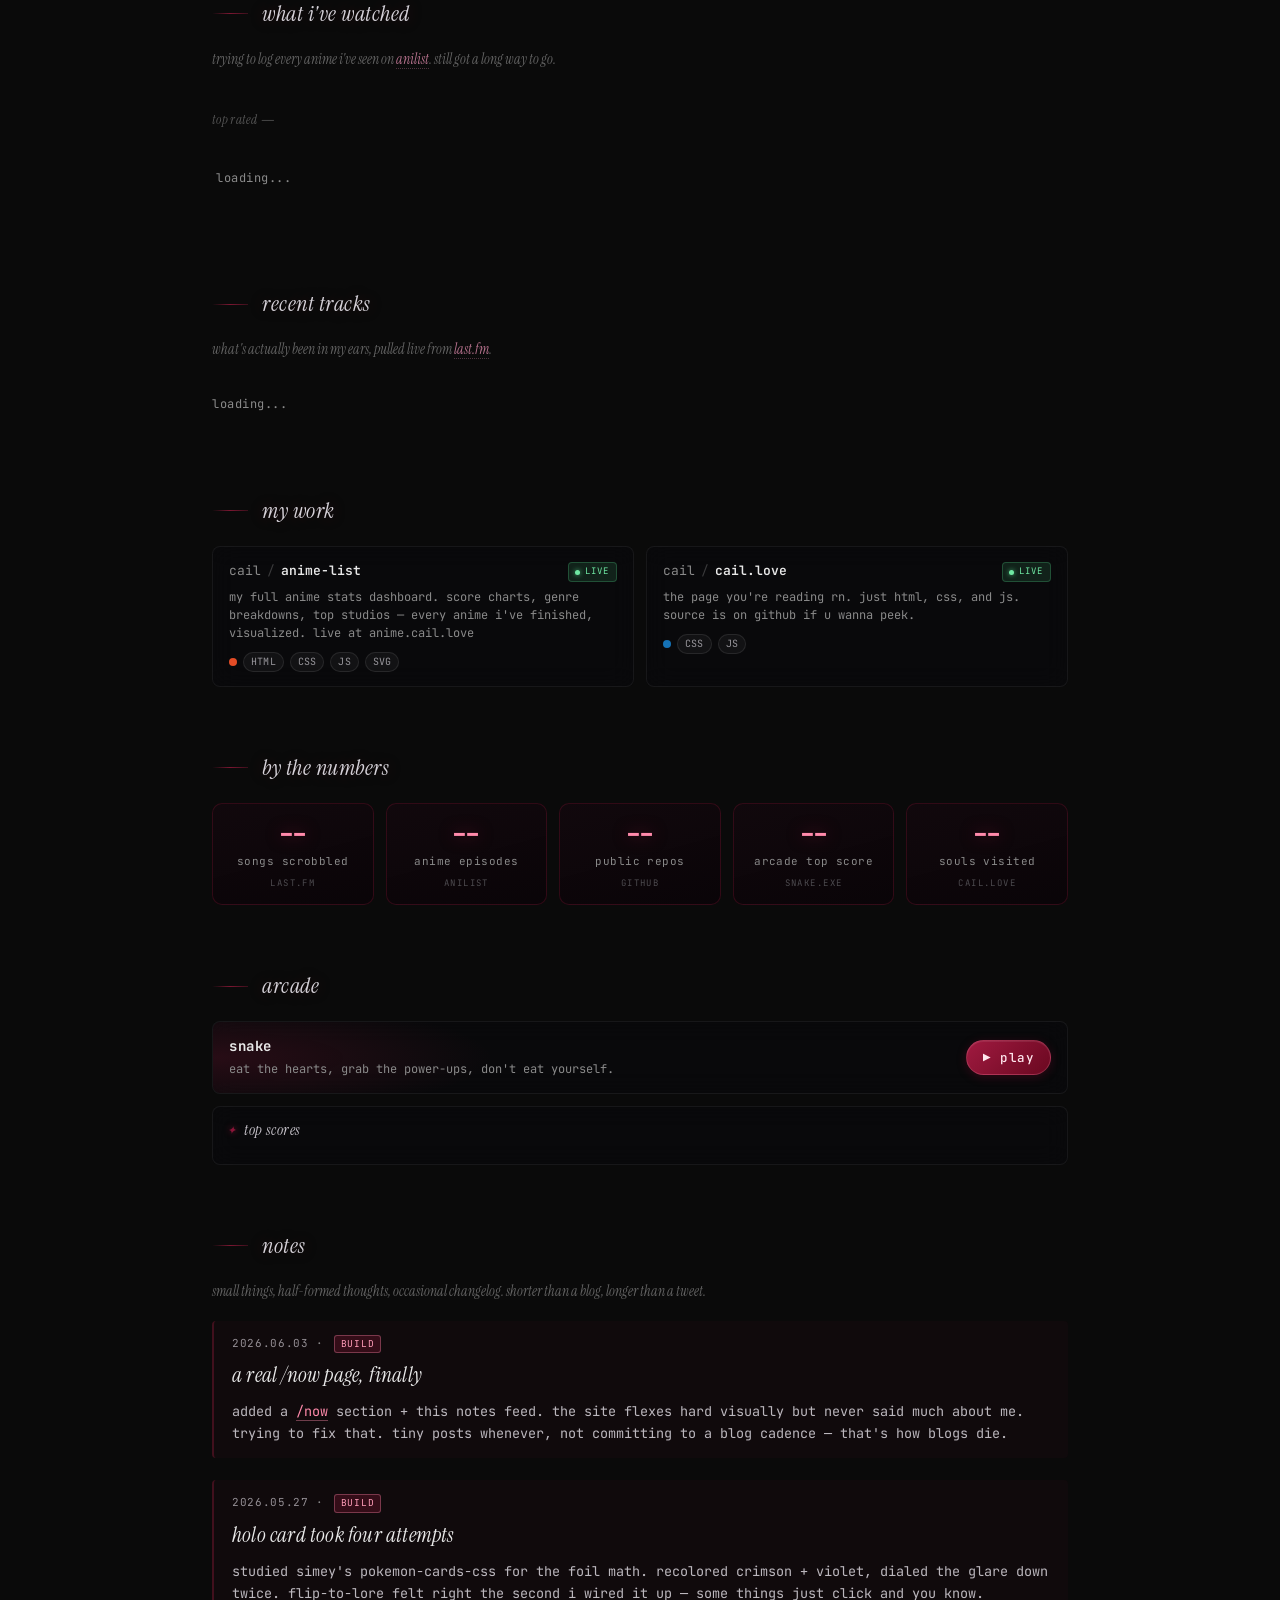
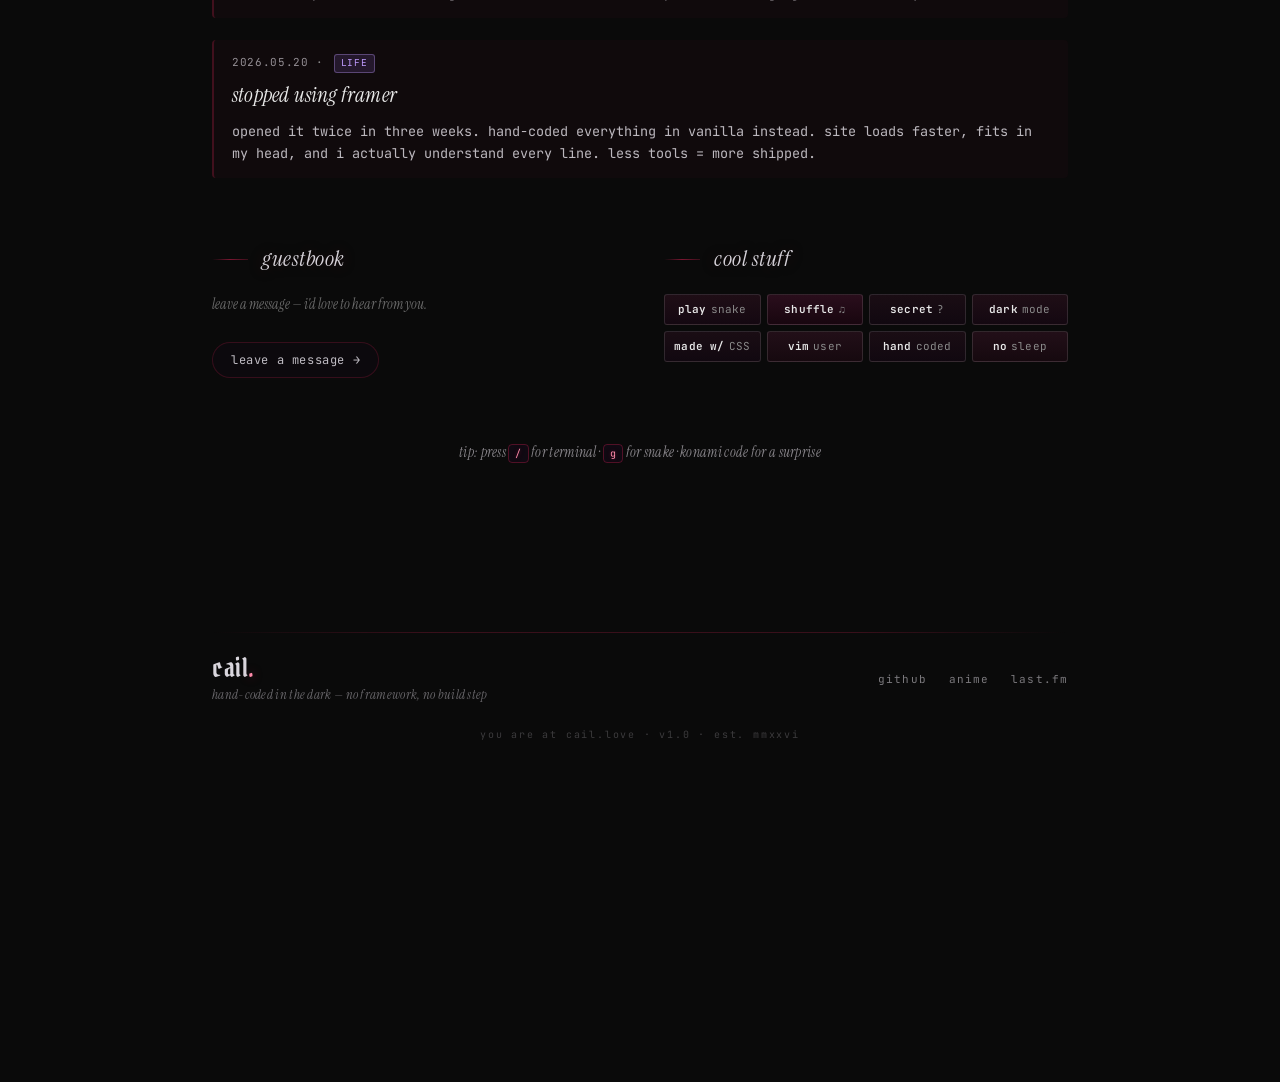
==== commit 079d3b04: "fix: use crimson glow icon.svg as favicon instead of flat mono placeholder" ====
--- a/index.html
+++ b/index.html
@@ -9,7 +9,7 @@
   <link rel="canonical" href="https://cail.love/" />
   <link rel="manifest" href="/manifest.webmanifest" />
   <link rel="apple-touch-icon" href="/assets/icon.svg" />
-  <link rel="icon" type="image/svg+xml" href="data:image/svg+xml,%3Csvg xmlns='http://www.w3.org/2000/svg' viewBox='0 0 32 32'%3E%3Crect width='32' height='32' rx='6' fill='%230a0a0a'/%3E%3Ctext x='16' y='22' text-anchor='middle' font-family='monospace' font-size='20' font-weight='700' fill='%23ff8aab'%3Ec%3C/text%3E%3C/svg%3E" />
+  <link rel="icon" type="image/svg+xml" href="/assets/icon.svg" />
   <meta name="theme-color" content="#0a0a0a" />
 
   <!-- structured data: Person + WebSite (Google/AI Overviews) -->
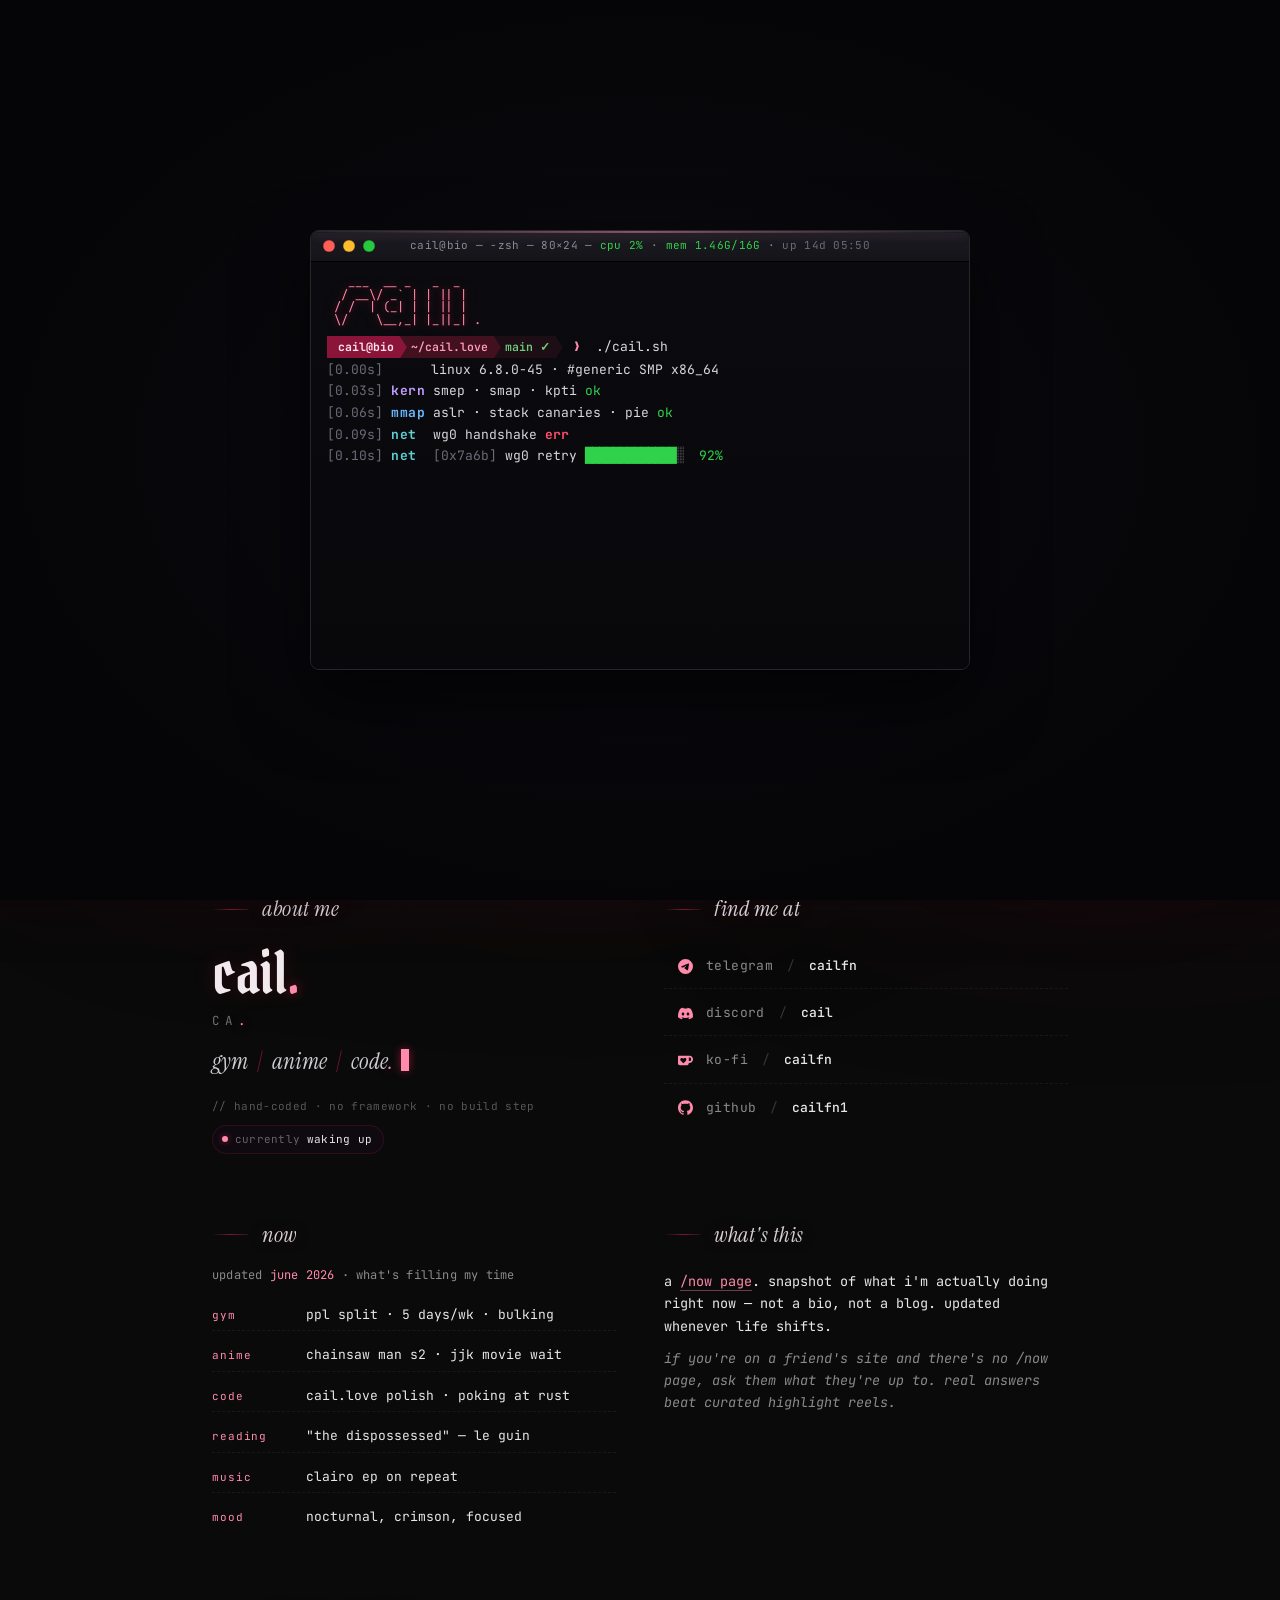
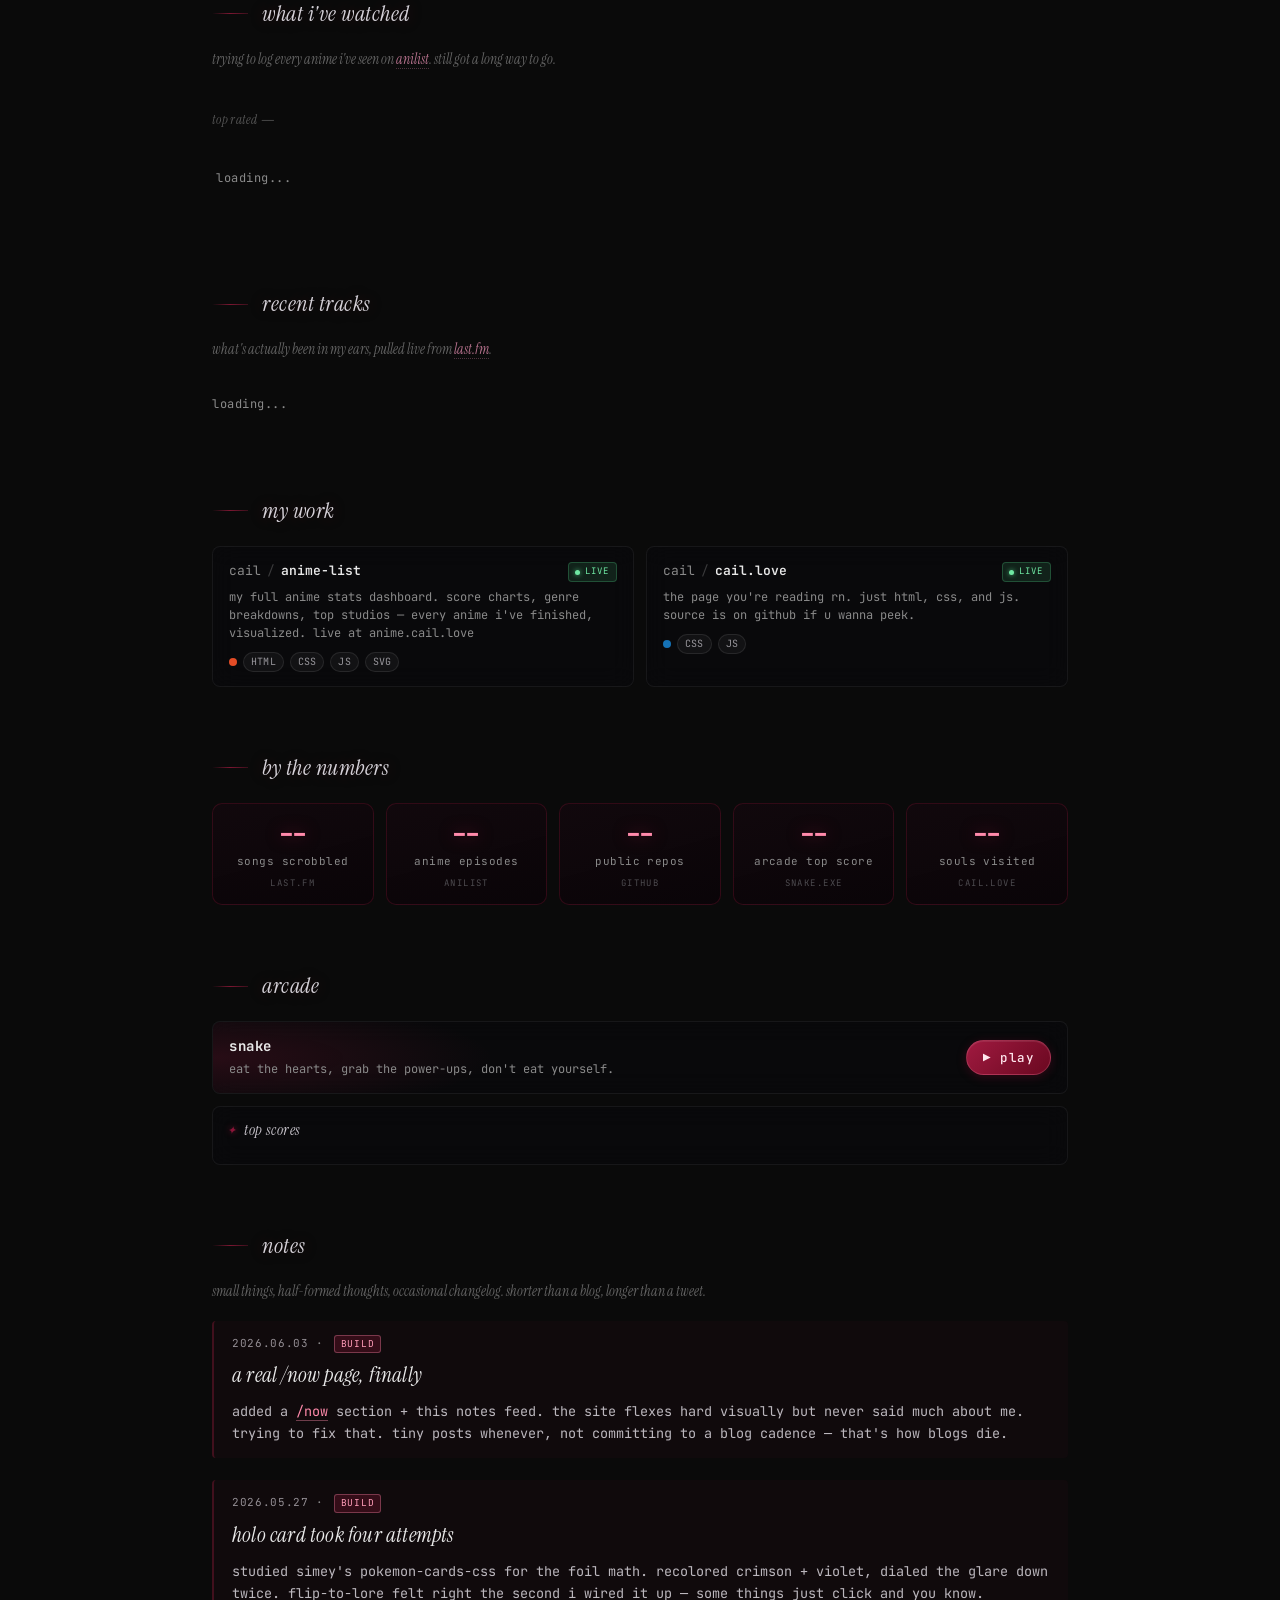
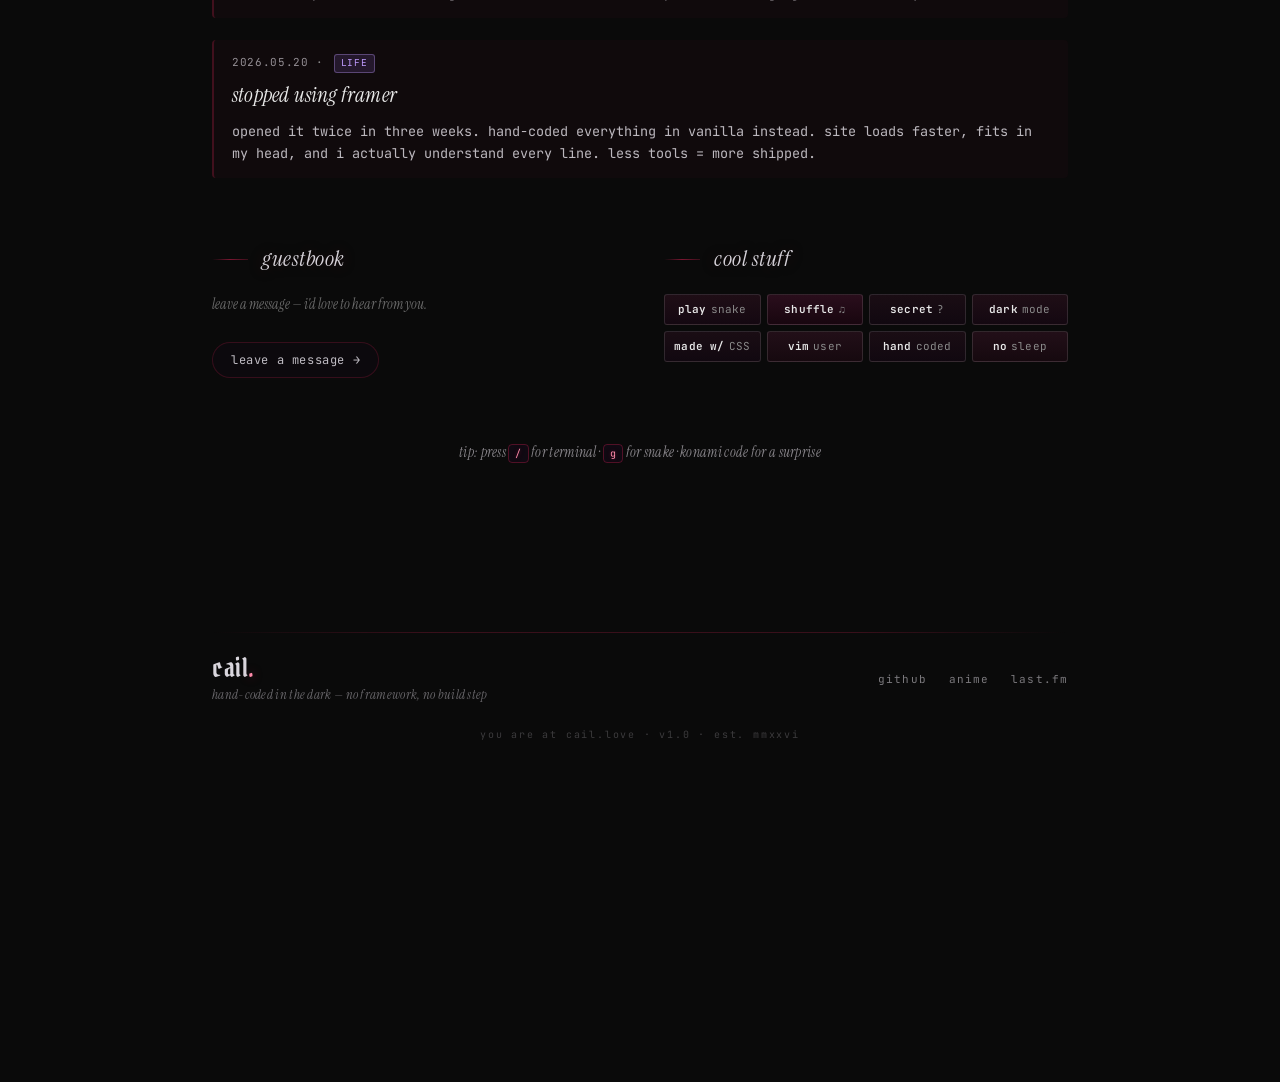
==== commit 7df1ff61: "fix: cleaner tab title (cail.love instead of cail // bio)" ====
--- a/index.html
+++ b/index.html
@@ -3,7 +3,7 @@
 <head>
   <meta charset="UTF-8" />
   <meta name="viewport" content="width=device-width, initial-scale=1.0" />
-  <title>cail // bio</title>
+  <title>cail.love</title>
   <meta name="description" content="cail's corner of the internet — gym, anime, code. gothic, crimson, hand-coded in the dark." />
   <meta name="author" content="cail" />
   <link rel="canonical" href="https://cail.love/" />
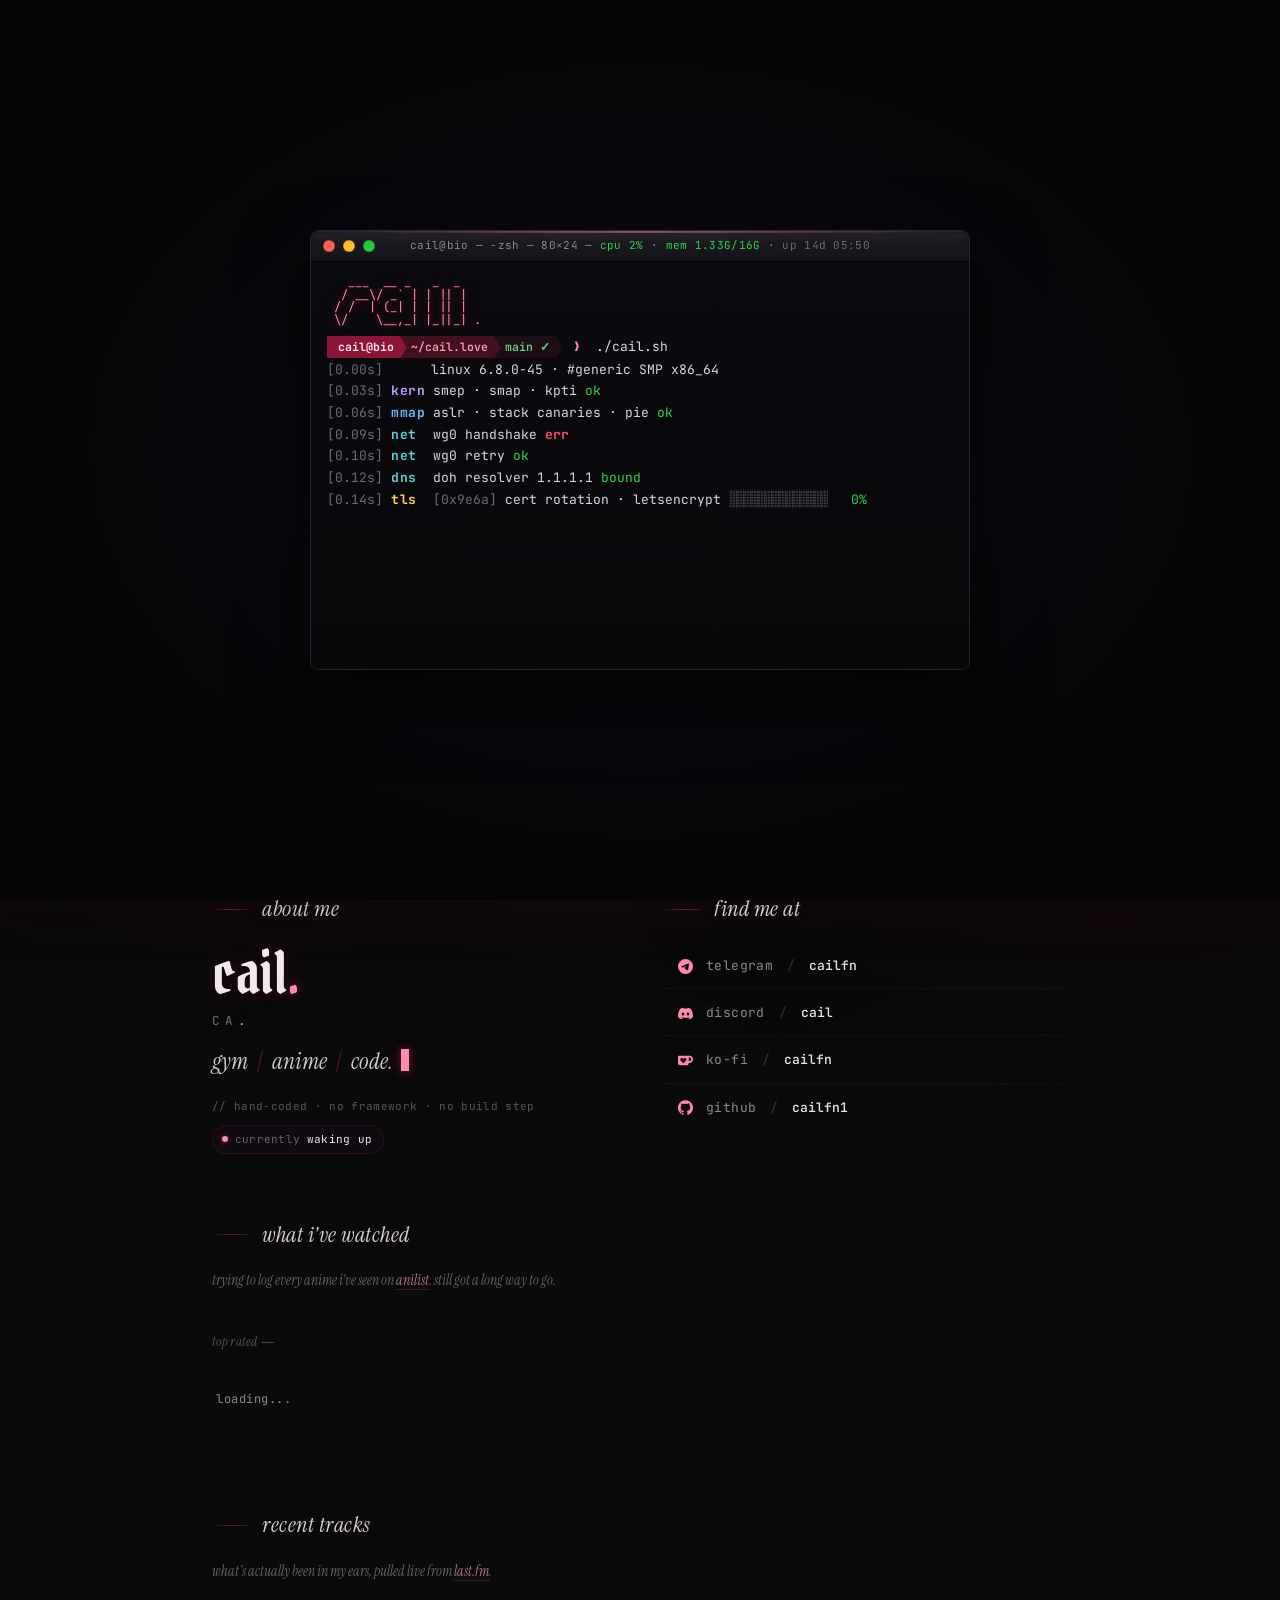
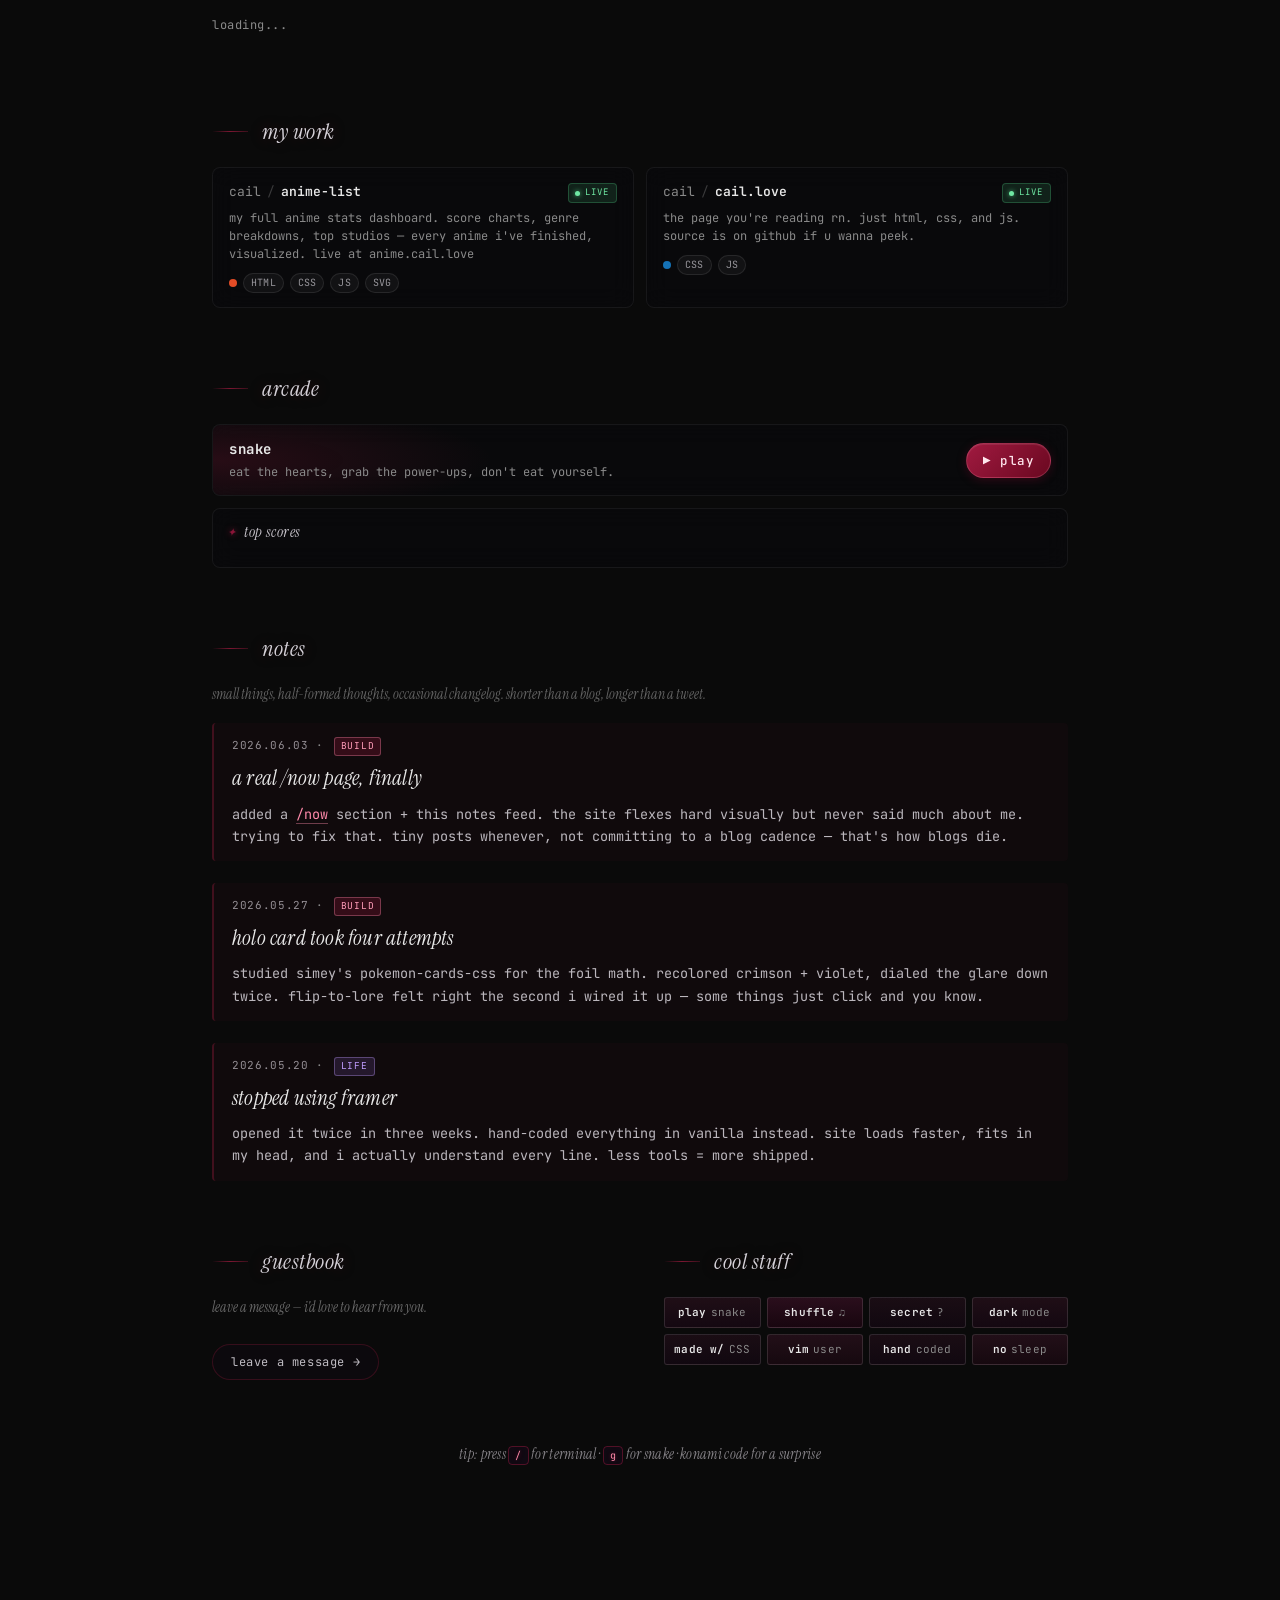
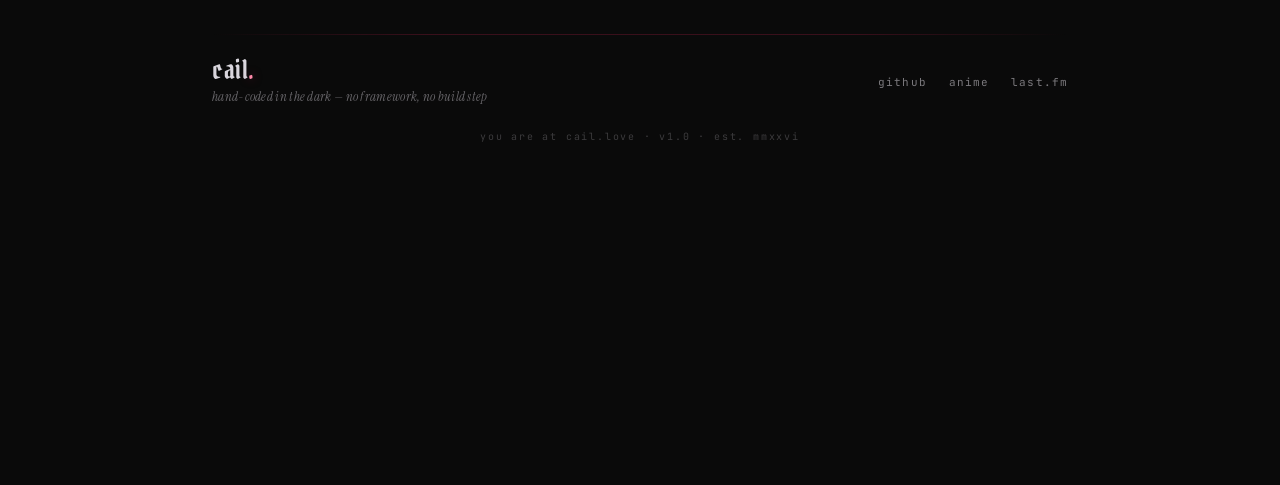
==== commit 199e745c: "trim: drop /now section + by-the-numbers stats wall (v145) Both were bolted-on additions never linke" ====
--- a/index.html
+++ b/index.html
@@ -69,7 +69,7 @@
   <link rel="preconnect" href="https://fonts.googleapis.com" />
   <link rel="preconnect" href="https://fonts.gstatic.com" crossorigin />
   <link href="https://fonts.googleapis.com/css2?family=JetBrains+Mono:wght@400;500;700&family=Instrument+Serif:ital@0;1&family=Pirata+One&display=swap" rel="stylesheet" />
-  <link rel="stylesheet" href="style.css?v=144" />
+  <link rel="stylesheet" href="style.css?v=145" />
 </head>
 <body data-discord-id="1480622111339843876">
   <div class="blobs" aria-hidden="true">
@@ -458,25 +458,6 @@
         </ul>
       </div>
     </section>
-    <section class="row" id="now">
-      <div class="row-col">
-        <div class="sec-heading"><span class="sec-dash"></span> now</div>
-        <p class="now-meta">updated <time datetime="2026-06">june 2026</time> · what's filling my time</p>
-        <ul class="now-list">
-          <li><span class="now-key">gym</span><span class="now-val">ppl split · 5 days/wk · bulking</span></li>
-          <li><span class="now-key">anime</span><span class="now-val">chainsaw man s2 · jjk movie wait</span></li>
-          <li><span class="now-key">code</span><span class="now-val">cail.love polish · poking at rust</span></li>
-          <li><span class="now-key">reading</span><span class="now-val">"the dispossessed" — le guin</span></li>
-          <li><span class="now-key">music</span><span class="now-val">clairo ep on repeat</span></li>
-          <li><span class="now-key">mood</span><span class="now-val">nocturnal, crimson, focused</span></li>
-        </ul>
-      </div>
-      <div class="row-col">
-        <div class="sec-heading"><span class="sec-dash"></span> what's this</div>
-        <p class="now-blurb">a <a href="https://nownownow.com/about" target="_blank" rel="noopener">/now page</a>. snapshot of what i'm actually doing right now — not a bio, not a blog. updated whenever life shifts.</p>
-        <p class="now-blurb now-blurb-dim">if you're on a friend's site and there's no /now page, ask them what they're up to. real answers beat curated highlight reels.</p>
-      </div>
-    </section>
     <section class="row" id="anime">
       <div class="row-col row-col-full">
         <div class="sec-heading"><span class="sec-dash"></span> what i've watched</div>
@@ -514,18 +495,6 @@
             <p class="work-desc">the page you're reading rn. just html, css, and js. source is on github if u wanna peek.</p>
             <span class="work-tag"><i class="work-dot" style="--c:#1572b6"></i><span class="work-chip">CSS</span><span class="work-chip">JS</span></span>
           </a>
-        </div>
-      </div>
-    </section>
-    <section class="row" id="stats">
-      <div class="row-col row-col-full">
-        <div class="sec-heading"><span class="sec-dash"></span> by the numbers</div>
-        <div class="numbers-grid">
-          <div class="nstat"><div class="nstat-val" id="nsScrobbles">--</div><div class="nstat-label">songs scrobbled</div><div class="nstat-src">last.fm</div></div>
-          <div class="nstat"><div class="nstat-val" id="nsEpisodes">--</div><div class="nstat-label">anime episodes</div><div class="nstat-src">anilist</div></div>
-          <div class="nstat"><div class="nstat-val" id="nsRepos">--</div><div class="nstat-label">public repos</div><div class="nstat-src">github</div></div>
-          <div class="nstat"><div class="nstat-val" id="nsSnake">--</div><div class="nstat-label">arcade top score</div><div class="nstat-src">snake.exe</div></div>
-          <div class="nstat"><div class="nstat-val" id="nsVisitors">--</div><div class="nstat-label">souls visited</div><div class="nstat-src">cail.love</div></div>
         </div>
       </div>
     </section>
@@ -752,6 +721,6 @@
 
   <div class="lyric-ticker" id="lyricTicker" aria-hidden="true"></div>
 
-  <script src="cail.js?v=144"></script>
+  <script src="cail.js?v=145"></script>
 </body>
 </html>
--- a/style.css
+++ b/style.css
@@ -1871,49 +1871,6 @@
 }
 .hero-meta #heroViews { color: #ff8aab; font-weight: 700; }
 .hero-meta-sep { color: rgba(216, 220, 228, 0.3); margin: 0 2px; }
-
-/* "by the numbers" — live stats wall */
-.numbers-grid {
-  display: grid;
-  grid-template-columns: repeat(auto-fit, minmax(150px, 1fr));
-  gap: 12px;
-}
-.nstat {
-  padding: 16px 14px 13px;
-  background: linear-gradient(165deg, rgba(20, 8, 14, 0.75), rgba(10, 4, 8, 0.85));
-  border: 1px solid rgba(180, 30, 70, 0.22);
-  border-radius: 10px;
-  text-align: center;
-  transition: border-color 0.2s ease, transform 0.2s ease, box-shadow 0.25s ease;
-}
-.nstat:hover {
-  border-color: rgba(255, 138, 171, 0.5);
-  transform: translateY(-2px);
-  box-shadow: 0 8px 24px rgba(120, 10, 40, 0.3);
-}
-.nstat-val {
-  font-family: 'JetBrains Mono', monospace;
-  font-size: 26px;
-  font-weight: 700;
-  color: #ff8aab;
-  text-shadow: 0 0 16px rgba(180, 30, 70, 0.5);
-  font-variant-numeric: tabular-nums;
-  line-height: 1.1;
-}
-.nstat-label {
-  margin-top: 5px;
-  font-size: 11px;
-  color: var(--muted);
-  letter-spacing: 0.04em;
-}
-.nstat-src {
-  margin-top: 7px;
-  font-family: 'JetBrains Mono', monospace;
-  font-size: 9px;
-  text-transform: uppercase;
-  letter-spacing: 0.16em;
-  color: rgba(216, 220, 228, 0.32);
-}
 
 .activity {
   color: var(--accent);
@@ -4941,52 +4898,6 @@
 }
 
 /* ============================================================
-   /now section — life snapshot, key/value list
-   ============================================================ */
-.now-meta {
-  color: var(--muted);
-  font-size: 12px;
-  margin: -4px 0 14px;
-  letter-spacing: 0.2px;
-}
-.now-meta time { color: var(--accent); }
-.now-list {
-  list-style: none;
-  padding: 0;
-  margin: 0;
-  display: flex;
-  flex-direction: column;
-  gap: 8px;
-}
-.now-list li {
-  display: grid;
-  grid-template-columns: 80px 1fr;
-  gap: 14px;
-  align-items: baseline;
-  padding: 6px 0;
-  border-bottom: 1px dashed rgba(255, 255, 255, 0.06);
-  font-size: 13px;
-}
-.now-list li:last-child { border-bottom: none; }
-.now-key {
-  color: var(--accent);
-  font-family: 'JetBrains Mono', monospace;
-  font-size: 11px;
-  text-transform: lowercase;
-  letter-spacing: 0.08em;
-}
-.now-val { color: var(--text); line-height: 1.5; }
-.now-blurb {
-  color: var(--text);
-  font-size: 13.5px;
-  line-height: 1.65;
-  margin: 0 0 10px;
-}
-.now-blurb a { color: var(--accent); text-decoration: none; border-bottom: 1px solid rgba(255, 138, 171, 0.4); }
-.now-blurb a:hover { border-bottom-color: var(--accent); }
-.now-blurb-dim { color: var(--muted); font-style: italic; }
-
-/* ============================================================
    notes feed — small datestamped posts
    ============================================================ */
 .notes-list {
@@ -5051,9 +4962,7 @@
 }
 .note-body a:hover { border-bottom-color: var(--accent); }
 
-/* mobile: collapse now-list cols a bit */
 @media (max-width: 540px) {
-  .now-list li { grid-template-columns: 70px 1fr; gap: 10px; font-size: 12.5px; }
   .note { padding: 12px 13px 12px 15px; }
   .note-title { font-size: 19px; }
 }
